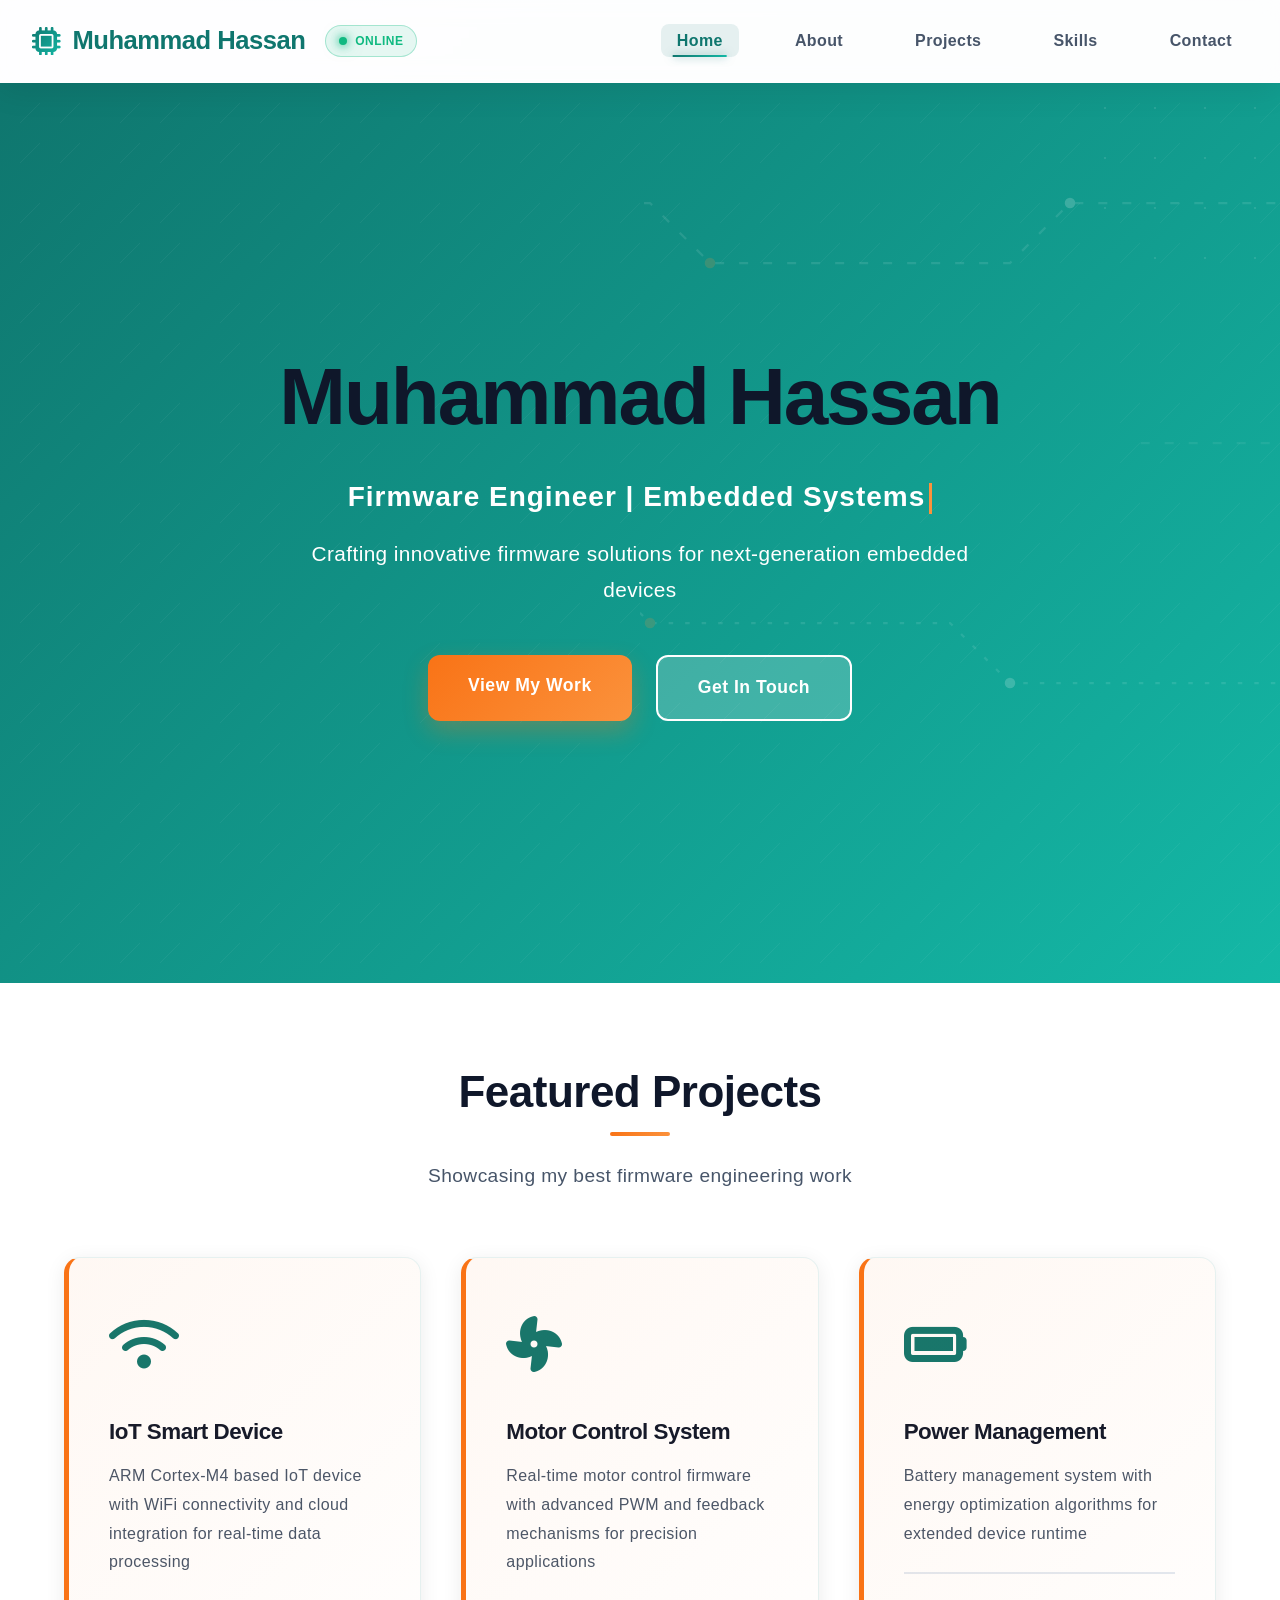
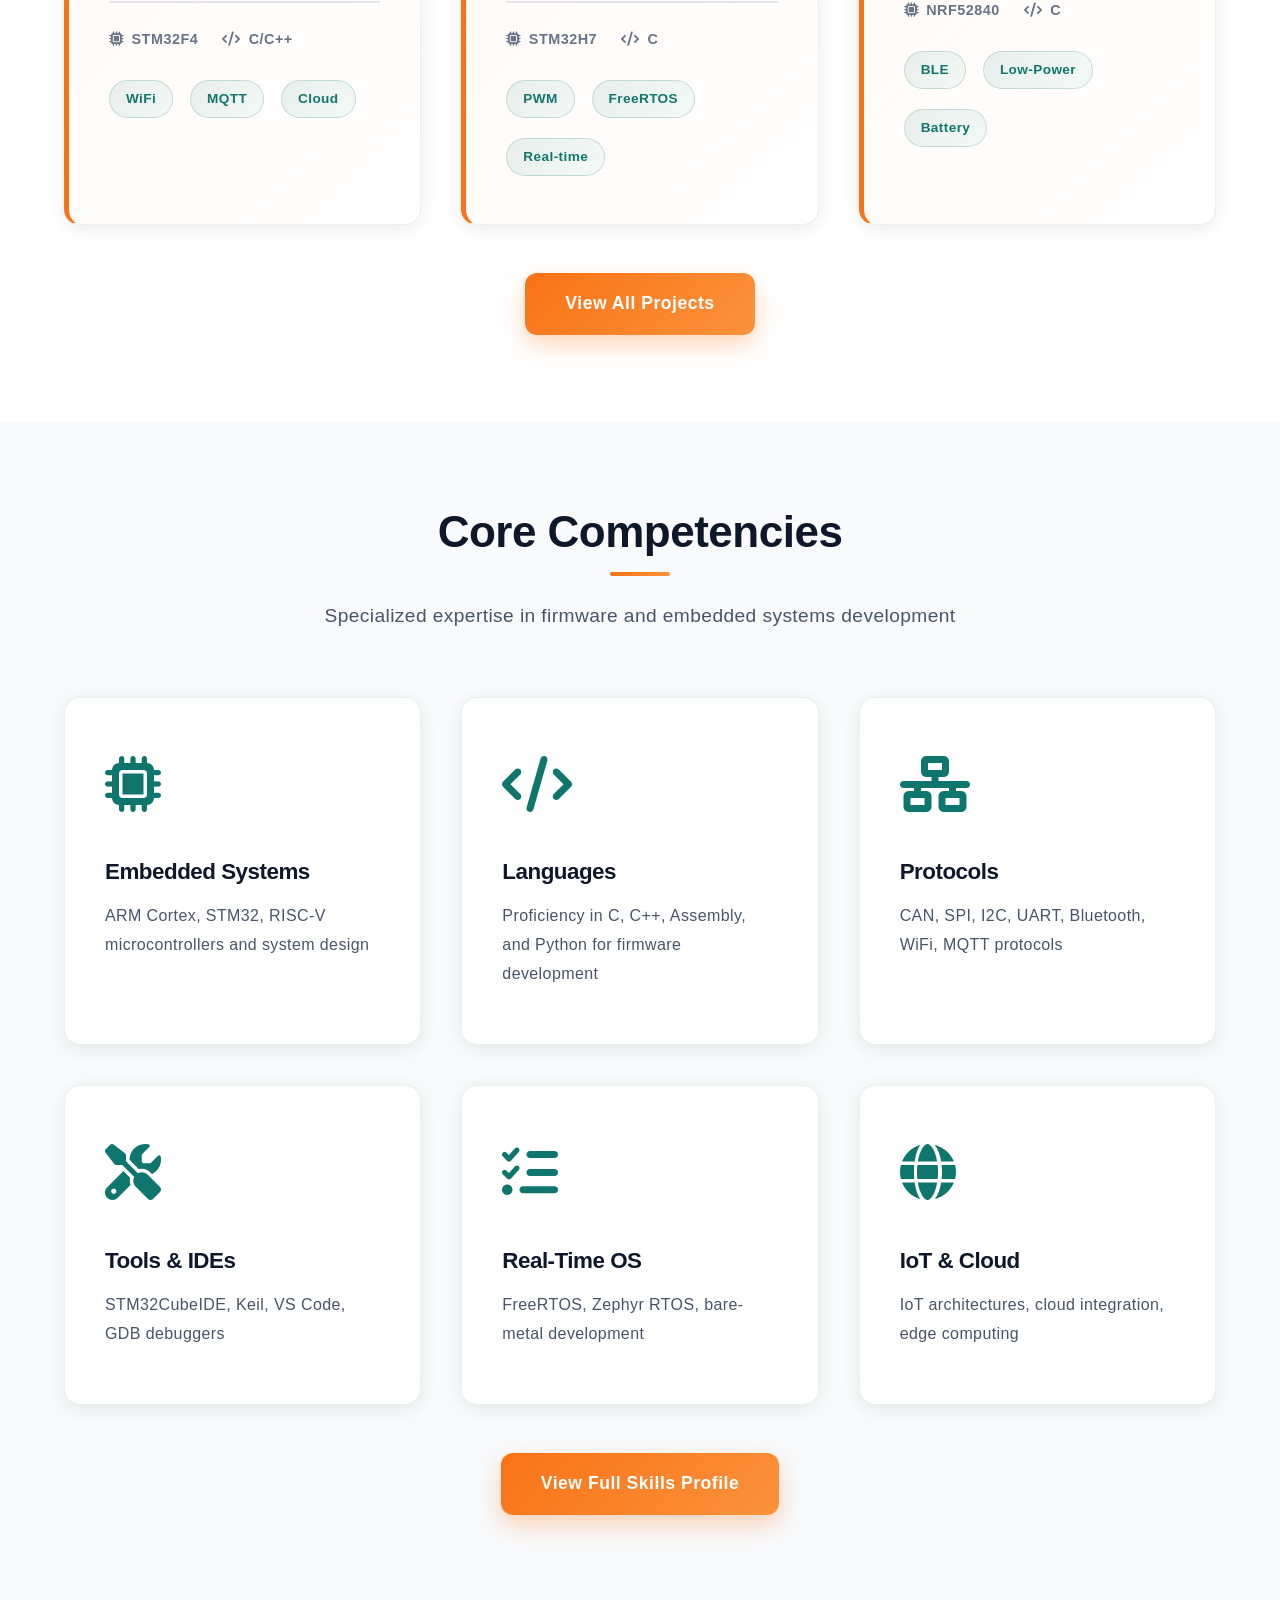
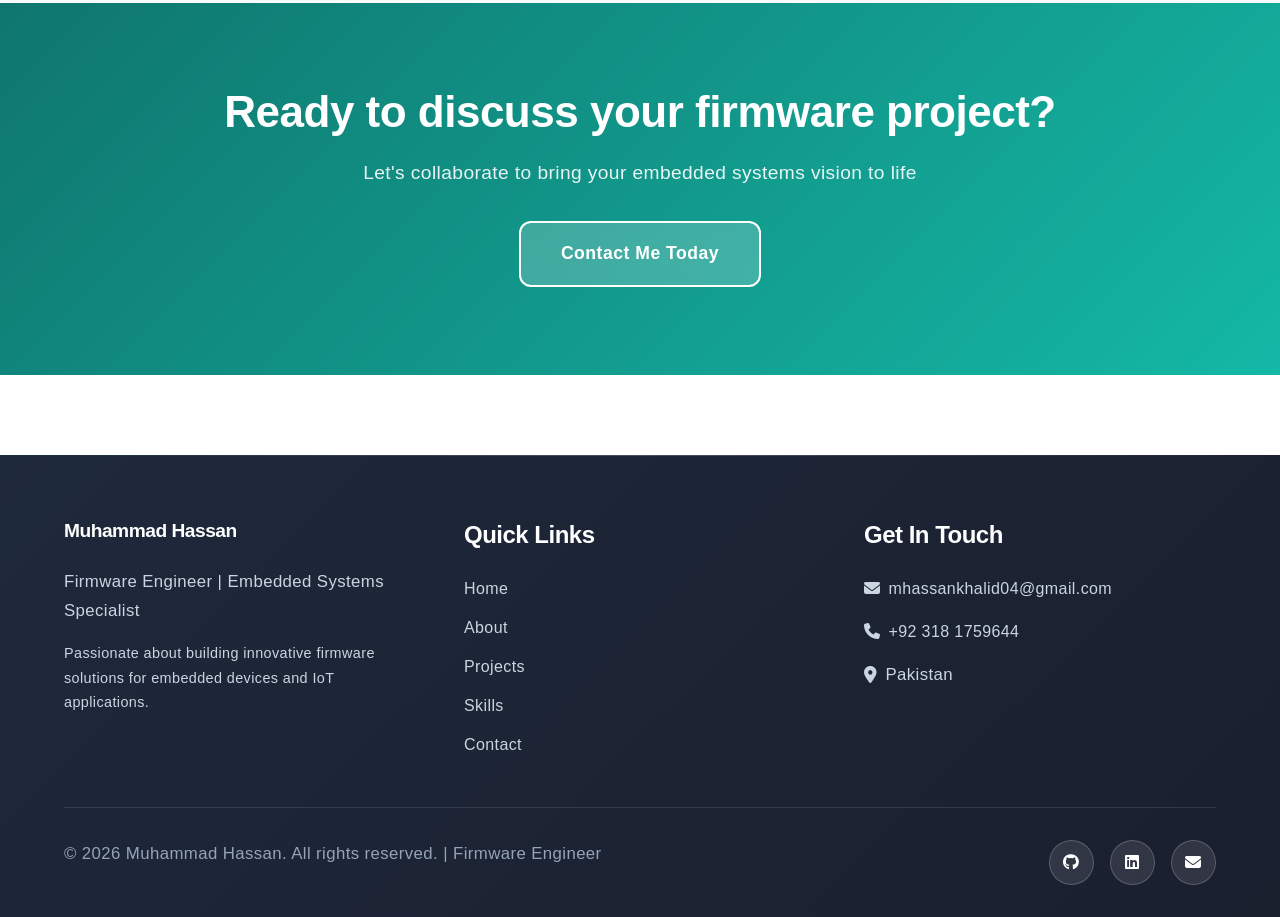
==== index.html @ 08611363 "Add embedded firmware themed animations" ====
<!DOCTYPE html>
<html lang="en">
<head>
    <meta charset="UTF-8">
    <meta name="viewport" content="width=device-width, initial-scale=1.0">
    <title>Muhammad Hassan - Firmware Engineer Portfolio</title>
    <link rel="stylesheet" href="styles.css">
    <link rel="stylesheet" href="https://cdnjs.cloudflare.com/ajax/libs/font-awesome/6.4.0/css/all.min.css">
</head>
<body>
    <!-- Navigation -->
    <nav>
        <div class="navbar">
            <div class="logo">
                <i class="fas fa-microchip"></i>
                <span>Muhammad Hassan</span>
                <span class="status-pill"><span class="led-dot"></span>Online</span>
            </div>
            <ul class="nav-links">
                <li><a href="index.html" class="nav-link active">Home</a></li>
                <li><a href="about.html" class="nav-link">About</a></li>
                <li><a href="projects.html" class="nav-link">Projects</a></li>
                <li><a href="skills.html" class="nav-link">Skills</a></li>
                <li><a href="contact.html" class="nav-link">Contact</a></li>
            </ul>
            <button class="menu-toggle">
                <span></span>
                <span></span>
                <span></span>
            </button>
        </div>
    </nav>

    <!-- Hero Section -->
    <section class="hero" data-parallax="0.5">
        <div class="hero-content">
            <h1 class="hero-title">Muhammad Hassan</h1>
            <p class="hero-subtitle"><span data-typing data-speed="40">Firmware Engineer | Embedded Systems | IoT</span><span class="cursor-blink">&nbsp;</span></p>
            <p class="hero-description">Crafting innovative firmware solutions for next-generation embedded devices</p>
            <div class="cta-buttons">
                <a href="projects.html" class="btn btn-primary">View My Work</a>
                <a href="contact.html" class="btn btn-secondary">Get In Touch</a>
            </div>
        </div>
    </section>

    <!-- Featured Projects -->
    <section>
        <div class="container">
            <div class="section-title">
                <h2>Featured Projects</h2>
                <p>Showcasing my best firmware engineering work</p>
            </div>
            <div class="grid">
                <div class="card project-card">
                    <div class="card-icon"><i class="fas fa-wifi"></i></div>
                    <h3 class="card-title">IoT Smart Device</h3>
                    <p class="card-text">ARM Cortex-M4 based IoT device with WiFi connectivity and cloud integration for real-time data processing</p>
                    <div class="project-meta">
                        <span class="meta-item"><i class="fas fa-microchip"></i> STM32F4</span>
                        <span class="meta-item"><i class="fas fa-code"></i> C/C++</span>
                    </div>
                    <div style="margin-top: 1rem;">
                        <span class="tech-tag">WiFi</span>
                        <span class="tech-tag">MQTT</span>
                        <span class="tech-tag">Cloud</span>
                    </div>
                </div>

                <div class="card project-card">
                    <div class="card-icon"><i class="fas fa-fan"></i></div>
                    <h3 class="card-title">Motor Control System</h3>
                    <p class="card-text">Real-time motor control firmware with advanced PWM and feedback mechanisms for precision applications</p>
                    <div class="project-meta">
                        <span class="meta-item"><i class="fas fa-microchip"></i> STM32H7</span>
                        <span class="meta-item"><i class="fas fa-code"></i> C</span>
                    </div>
                    <div style="margin-top: 1rem;">
                        <span class="tech-tag">PWM</span>
                        <span class="tech-tag">FreeRTOS</span>
                        <span class="tech-tag">Real-time</span>
                    </div>
                </div>

                <div class="card project-card">
                    <div class="card-icon"><i class="fas fa-battery-full"></i></div>
                    <h3 class="card-title">Power Management</h3>
                    <p class="card-text">Battery management system with energy optimization algorithms for extended device runtime</p>
                    <div class="project-meta">
                        <span class="meta-item"><i class="fas fa-microchip"></i> nRF52840</span>
                        <span class="meta-item"><i class="fas fa-code"></i> C</span>
                    </div>
                    <div style="margin-top: 1rem;">
                        <span class="tech-tag">BLE</span>
                        <span class="tech-tag">Low-Power</span>
                        <span class="tech-tag">Battery</span>
                    </div>
                </div>
            </div>
            <div style="text-align: center; margin-top: 3rem;">
                <a href="projects.html" class="btn btn-primary">View All Projects</a>
            </div>
        </div>
    </section>

    <!-- Skills Preview -->
    <section style="background: var(--bg-light);">
        <div class="container">
            <div class="section-title">
                <h2>Core Competencies</h2>
                <p>Specialized expertise in firmware and embedded systems development</p>
            </div>
            <div class="grid">
                <div class="card">
                    <div class="card-icon"><i class="fas fa-microchip"></i></div>
                    <h3 class="card-title">Embedded Systems</h3>
                    <p class="card-text">ARM Cortex, STM32, RISC-V microcontrollers and system design</p>
                </div>
                <div class="card">
                    <div class="card-icon"><i class="fas fa-code"></i></div>
                    <h3 class="card-title">Languages</h3>
                    <p class="card-text">Proficiency in C, C++, Assembly, and Python for firmware development</p>
                </div>
                <div class="card">
                    <div class="card-icon"><i class="fas fa-network-wired"></i></div>
                    <h3 class="card-title">Protocols</h3>
                    <p class="card-text">CAN, SPI, I2C, UART, Bluetooth, WiFi, MQTT protocols</p>
                </div>
                <div class="card">
                    <div class="card-icon"><i class="fas fa-tools"></i></div>
                    <h3 class="card-title">Tools & IDEs</h3>
                    <p class="card-text">STM32CubeIDE, Keil, VS Code, GDB debuggers</p>
                </div>
                <div class="card">
                    <div class="card-icon"><i class="fas fa-tasks"></i></div>
                    <h3 class="card-title">Real-Time OS</h3>
                    <p class="card-text">FreeRTOS, Zephyr RTOS, bare-metal development</p>
                </div>
                <div class="card">
                    <div class="card-icon"><i class="fas fa-globe"></i></div>
                    <h3 class="card-title">IoT & Cloud</h3>
                    <p class="card-text">IoT architectures, cloud integration, edge computing</p>
                </div>
            </div>
            <div style="text-align: center; margin-top: 3rem;">
                <a href="skills.html" class="btn btn-primary">View Full Skills Profile</a>
            </div>
        </div>
    </section>

    <!-- CTA Section -->
    <section style="background: var(--gradient-1); color: white; padding: 5rem 2rem; text-align: center;">
        <div class="container">
            <h2 style="color: white; margin-bottom: 1rem;">Ready to discuss your firmware project?</h2>
            <p style="color: rgba(255,255,255,0.9); font-size: 1.2rem; margin-bottom: 2rem;">Let's collaborate to bring your embedded systems vision to life</p>
            <a href="contact.html" class="btn btn-secondary">Contact Me Today</a>
        </div>
    </section>

    <!-- Footer -->
    <footer style="background: linear-gradient(135deg, var(--secondary) 0%, #1a1f2e 100%); color: white; padding: 4rem 2rem 2rem; margin-top: 5rem; position: relative;">
        <div class="container">
            <div style="display: grid; grid-template-columns: repeat(auto-fit, minmax(280px, 1fr)); gap: 3rem; margin-bottom: 3rem;">
                <div>
                    <h4 style="color: white; margin-bottom: 1.5rem; font-size: 1.2rem;">Muhammad Hassan</h4>
                    <p style="color: #cbd5e1;">Firmware Engineer | Embedded Systems Specialist</p>
                    <p style="color: #cbd5e1; font-size: 0.9rem; margin-top: 1rem;">Passionate about building innovative firmware solutions for embedded devices and IoT applications.</p>
                </div>
                <div>
                    <h4 style="color: white; margin-bottom: 1.5rem;">Quick Links</h4>
                    <ul style="list-style: none;">
                        <li style="margin-bottom: 0.75rem;"><a href="index.html" style="color: #cbd5e1; transition: all 0.3s ease;">Home</a></li>
                        <li style="margin-bottom: 0.75rem;"><a href="about.html" style="color: #cbd5e1; transition: all 0.3s ease;">About</a></li>
                        <li style="margin-bottom: 0.75rem;"><a href="projects.html" style="color: #cbd5e1; transition: all 0.3s ease;">Projects</a></li>
                        <li style="margin-bottom: 0.75rem;"><a href="skills.html" style="color: #cbd5e1; transition: all 0.3s ease;">Skills</a></li>
                        <li><a href="contact.html" style="color: #cbd5e1; transition: all 0.3s ease;">Contact</a></li>
                    </ul>
                </div>
                <div>
                    <h4 style="color: white; margin-bottom: 1.5rem;">Get In Touch</h4>
                    <ul style="list-style: none;">
                        <li style="margin-bottom: 1rem;">
                            <a href="mailto:mhassankhalid04@gmail.com" style="color: #cbd5e1; display: flex; align-items: center; gap: 0.5rem; transition: all 0.3s ease;">
                                <i class="fas fa-envelope"></i> mhassankhalid04@gmail.com
                            </a>
                        </li>
                        <li style="margin-bottom: 1rem;">
                            <a href="tel:+923181759644" style="color: #cbd5e1; display: flex; align-items: center; gap: 0.5rem; transition: all 0.3s ease;">
                                <i class="fas fa-phone"></i> +92 318 1759644
                            </a>
                        </li>
                        <li>
                            <p style="color: #cbd5e1; display: flex; align-items: center; gap: 0.5rem;">
                                <i class="fas fa-map-marker-alt"></i> Pakistan
                            </p>
                        </li>
                    </ul>
                </div>
            </div>
            <div style="padding-top: 2rem; border-top: 1px solid rgba(255, 255, 255, 0.1);">
                <div style="display: flex; justify-content: space-between; align-items: center; flex-wrap: wrap; gap: 2rem;">
                    <p style="color: #94a3b8;">&copy; 2026 Muhammad Hassan. All rights reserved. | Firmware Engineer</p>
                    <div style="display: flex; gap: 1rem;">
                        <a href="https://github.com/decodethehassan" target="_blank" style="display: inline-flex; align-items: center; justify-content: center; width: 45px; height: 45px; background: rgba(255, 255, 255, 0.1); border-radius: 50%; transition: all 0.3s ease; border: 1px solid rgba(255, 255, 255, 0.2); color: white;">
                            <i class="fab fa-github"></i>
                        </a>
                        <a href="https://www.linkedin.com/in/muhammad-hassan-76900b267" target="_blank" style="display: inline-flex; align-items: center; justify-content: center; width: 45px; height: 45px; background: rgba(255, 255, 255, 0.1); border-radius: 50%; transition: all 0.3s ease; border: 1px solid rgba(255, 255, 255, 0.2); color: white;">
                            <i class="fab fa-linkedin"></i>
                        </a>
                        <a href="mailto:mhassankhalid04@gmail.com" style="display: inline-flex; align-items: center; justify-content: center; width: 45px; height: 45px; background: rgba(255, 255, 255, 0.1); border-radius: 50%; transition: all 0.3s ease; border: 1px solid rgba(255, 255, 255, 0.2); color: white;">
                            <i class="fas fa-envelope"></i>
                        </a>
                    </div>
                </div>
            </div>
        </div>
    </footer>

    <script src="script.js"></script>
</body>
</html>
---- styles.css ----
﻿/* ============================================
   PORTFOLIO WEBSITE - FIRMWARE ENGINEER
   Professional Premium Design
   ============================================ */

* {
    margin: 0;
    padding: 0;
    box-sizing: border-box;
}

/* Root Variables */
:root {
    --primary: #0f766e;
    --primary-light: #14b8a6;
    --secondary: #1e293b;
    --accent: #f97316;
    --accent-light: #fb923c;
    --text-dark: #0f172a;
    --text-light: #475569;
    --text-lighter: #64748b;
    --bg-light: #f8fafc;
    --bg-white: #ffffff;
    --border: #e2e8f0;
    --success: #10b981;
    --shadow: 0 10px 30px rgba(15, 118, 110, 0.15);
    --shadow-lg: 0 20px 60px rgba(15, 118, 110, 0.2);
    --shadow-xl: 0 25px 100px rgba(0, 0, 0, 0.12);
    --gradient-1: linear-gradient(135deg, #0f766e 0%, #14b8a6 100%);
    --gradient-2: linear-gradient(135deg, #1e293b 0%, #334155 100%);
    --gradient-accent: linear-gradient(135deg, #f97316 0%, #fb923c 100%);
}

/* Typography */
body {
    font-family: 'Inter', 'Segoe UI', -apple-system, BlinkMacSystemFont, sans-serif;
    color: var(--text-dark);
    background: linear-gradient(135deg, #f8fafc 0%, #f1f5f9 100%);
    line-height: 1.7;
    letter-spacing: 0.4px;
    background-attachment: fixed;
}

h1, h2, h3, h4, h5, h6 {
    font-weight: 700;
    line-height: 1.3;
    color: var(--text-dark);
    letter-spacing: -0.5px;
}

h1 { font-size: 3.75rem; font-weight: 800; }
h2 { font-size: 2.75rem; font-weight: 800; }
h3 { font-size: 2rem; font-weight: 700; }
h4 { font-size: 1.5rem; font-weight: 700; }
h5 { font-size: 1.25rem; font-weight: 600; }
h6 { font-size: 1rem; font-weight: 600; }

p {
    color: var(--text-light);
    margin-bottom: 1rem;
    font-size: 1.05rem;
}

a {
    color: var(--primary);
    text-decoration: none;
    transition: all 0.3s cubic-bezier(0.4, 0, 0.2, 1);
    font-weight: 500;
}

a:hover {
    color: var(--accent);
}

/* Navigation Bar - Premium Glassmorphism */
nav {
    background: rgba(255, 255, 255, 0.8);
    backdrop-filter: blur(10px);
    -webkit-backdrop-filter: blur(10px);
    box-shadow: 0 8px 32px rgba(0, 0, 0, 0.08);
    border-bottom: 1px solid rgba(255, 255, 255, 0.3);
    position: sticky;
    top: 0;
    z-index: 1000;
    padding: 1.2rem 2rem;
}

.navbar {
    display: flex;
    justify-content: space-between;
    align-items: center;
    max-width: 1400px;
    margin: 0 auto;
}

.logo {
    font-size: 1.6rem;
    font-weight: 800;
    color: var(--primary);
    letter-spacing: -0.5px;
    display: flex;
    align-items: center;
    gap: 0.75rem;
}

.logo i {
    font-size: 1.8rem;
    background: var(--gradient-1);
    -webkit-background-clip: text;
    -webkit-text-fill-color: transparent;
    background-clip: text;
}

.status-pill {
    display: inline-flex;
    align-items: center;
    gap: 0.5rem;
    font-size: 0.75rem;
    font-weight: 700;
    letter-spacing: 0.5px;
    text-transform: uppercase;
    color: var(--success);
    background: rgba(16, 185, 129, 0.1);
    border: 1px solid rgba(16, 185, 129, 0.3);
    padding: 0.3rem 0.8rem;
    border-radius: 20px;
    margin-left: 0.5rem;
}

@media (max-width: 900px) {
    .status-pill {
        display: none;
    }
}

.nav-links {
    display: flex;
    list-style: none;
    gap: 2.5rem;
}

.nav-link {
    color: var(--text-light);
    font-weight: 600;
    padding: 0.5rem 1rem;
    border-radius: 8px;
    transition: all 0.3s cubic-bezier(0.4, 0, 0.2, 1);
    position: relative;
}

.nav-link::after {
    content: '';
    position: absolute;
    bottom: 0;
    left: 50%;
    width: 0;
    height: 2px;
    background: var(--gradient-1);
    transition: all 0.3s cubic-bezier(0.4, 0, 0.2, 1);
    transform: translateX(-50%);
}

.nav-link:hover {
    color: var(--primary);
}

.nav-link:hover::after {
    width: 70%;
}

.nav-link.active {
    color: var(--primary);
    background: rgba(15, 118, 110, 0.1);
}

.nav-link.active::after {
    width: 70%;
}

.menu-toggle {
    display: none;
    background: none;
    border: none;
    font-size: 1.5rem;
    cursor: pointer;
    color: var(--primary);
}

/* Hero Section - Premium */
.hero {
    background: var(--gradient-1);
    color: white;
    padding: 10rem 2rem;
    text-align: center;
    position: relative;
    overflow: hidden;
    min-height: 100vh;
    display: flex;
    align-items: center;
    justify-content: center;
}

.hero::before {
    content: '';
    position: absolute;
    top: 0;
    left: 0;
    right: 0;
    bottom: 0;
    background: url("data:image/svg+xml,%3Csvg width='100' height='100' xmlns='http://www.w3.org/2000/svg'%3E%3Cpath d='M20,80 L40,60 M60,80 L80,60 M20,40 L40,20 M60,40 L80,20' stroke='white' stroke-width='0.5' fill='none' opacity='0.1'/%3E%3C/svg%3E");
    animation: drift 20s infinite linear;
    z-index: 1;
}

.hero::after {
    content: '';
    position: absolute;
    width: 300px;
    height: 300px;
    background: radial-gradient(circle, rgba(255,255,255,0.1) 1px, transparent 1px);
    background-size: 50px 50px;
    animation: moveGradient 15s infinite ease-in-out;
    top: -100px;
    right: -100px;
    z-index: 0;
    border-radius: 50%;
}

.hero-content {
    position: relative;
    z-index: 2;
    max-width: 900px;
    margin: 0 auto;
    animation: fadeInUp 1s ease-out;
}

.hero h1 {
    font-size: 5rem;
    margin-bottom: 1.5rem;
    font-weight: 900;
    animation: slideInDown 1s ease-out 0.2s both;
    letter-spacing: -2px;
}

.hero-subtitle {
    font-size: 1.75rem;
    margin-bottom: 1rem;
    opacity: 0.95;
    animation: slideInUp 1s ease-out 0.4s both;
    font-weight: 600;
    letter-spacing: 1px;
    color: white;
}

.hero-description {
    font-size: 1.3rem;
    margin-bottom: 3rem;
    opacity: 0.9;
    animation: slideInUp 1s ease-out 0.6s both;
    max-width: 700px;
    margin-left: auto;
    margin-right: auto;
    color: white;
}

.cta-buttons {
    display: flex;
    gap: 1.5rem;
    justify-content: center;
    flex-wrap: wrap;
    animation: slideInUp 1s ease-out 0.8s both;
}

.btn {
    padding: 1rem 2.5rem;
    border: none;
    border-radius: 12px;
    font-weight: 700;
    cursor: pointer;
    transition: all 0.3s cubic-bezier(0.4, 0, 0.2, 1);
    display: inline-block;
    text-align: center;
    font-size: 1.1rem;
    letter-spacing: 0.5px;
    position: relative;
    overflow: hidden;
}

.btn::before {
    content: '';
    position: absolute;
    top: 50%;
    left: 50%;
    width: 0;
    height: 0;
    background: rgba(255, 255, 255, 0.3);
    border-radius: 50%;
    transform: translate(-50%, -50%);
    transition: width 0.6s, height 0.6s;
}

.btn:hover::before {
    width: 400px;
    height: 400px;
}

.btn-primary {
    background: var(--gradient-accent);
    color: white;
    box-shadow: 0 10px 25px rgba(249, 115, 22, 0.3);
}

.btn-primary:hover {
    transform: translateY(-4px);
    box-shadow: 0 15px 40px rgba(249, 115, 22, 0.4);
}

.btn-secondary {
    background: rgba(255, 255, 255, 0.2);
    color: white;
    border: 2px solid white;
    backdrop-filter: blur(10px);
}

.btn-secondary:hover {
    background: rgba(255, 255, 255, 0.3);
    transform: translateY(-4px);
    box-shadow: 0 15px 40px rgba(0, 0, 0, 0.2);
}

.btn:disabled {
    opacity: 0.6;
    cursor: not-allowed;
}

/* Container & Spacing */
.container {
    max-width: 1400px;
    margin: 0 auto;
    padding: 0 2rem;
}

section {
    padding: 5rem 2rem;
}

.section-title {
    text-align: center;
    margin-bottom: 4rem;
}

.section-title h2 {
    margin-bottom: 1.5rem;
    position: relative;
    display: inline-block;
    padding-bottom: 1rem;
}

.section-title h2::after {
    content: '';
    position: absolute;
    bottom: 0;
    left: 50%;
    transform: translateX(-50%);
    width: 60px;
    height: 4px;
    background: var(--gradient-accent);
    border-radius: 2px;
}

.section-title p {
    font-size: 1.2rem;
    max-width: 700px;
    margin: 0 auto;
    color: var(--text-light);
}

/* Grid Layout */
.grid {
    display: grid;
    gap: 2.5rem;
    grid-template-columns: repeat(auto-fit, minmax(320px, 1fr));
}

.grid-2 {
    grid-template-columns: repeat(auto-fit, minmax(450px, 1fr));
}

/* Cards - Premium */
.card {
    background: var(--bg-white);
    border-radius: 16px;
    padding: 2.5rem;
    box-shadow: 0 4px 20px rgba(0, 0, 0, 0.08);
    transition: all 0.4s cubic-bezier(0.4, 0, 0.2, 1);
    border: 1px solid rgba(15, 118, 110, 0.1);
    position: relative;
    overflow: hidden;
}

.card::before {
    content: '';
    position: absolute;
    top: 0;
    left: 0;
    right: 0;
    height: 4px;
    background: var(--gradient-1);
    transform: scaleX(0);
    transform-origin: left;
    transition: transform 0.4s cubic-bezier(0.4, 0, 0.2, 1);
}

.card:hover {
    transform: translateY(-10px);
    box-shadow: var(--shadow-lg);
    border-color: rgba(15, 118, 110, 0.3);
}

.card:hover::before {
    transform: scaleX(1);
}

.card-icon {
    font-size: 3.5rem;
    margin-bottom: 1.5rem;
    color: var(--primary);
    animation: float 3s ease-in-out infinite;
}

.card-title {
    font-size: 1.4rem;
    margin-bottom: 1rem;
    color: var(--text-dark);
}

.card-text {
    color: var(--text-light);
    font-size: 1rem;
    line-height: 1.8;
}

/* Project Cards */
.project-card {
    border-left: 5px solid var(--accent);
    position: relative;
}

.project-card::after {
    content: '';
    position: absolute;
    top: 0;
    right: 0;
    width: 100%;
    height: 100%;
    background: linear-gradient(135deg, rgba(249, 115, 22, 0.05) 0%, transparent 100%);
    pointer-events: none;
}

.project-meta {
    display: flex;
    gap: 1.5rem;
    margin-top: 1.5rem;
    padding-top: 1.5rem;
    border-top: 2px solid var(--border);
    flex-wrap: wrap;
}

.meta-item {
    font-size: 0.9rem;
    color: var(--text-lighter);
    font-weight: 600;
    display: flex;
    align-items: center;
    gap: 0.5rem;
}

.tech-tag {
    display: inline-block;
    background: linear-gradient(135deg, rgba(15, 118, 110, 0.1) 0%, rgba(20, 184, 166, 0.05) 100%);
    color: var(--primary);
    padding: 0.4rem 1rem;
    border-radius: 25px;
    font-size: 0.85rem;
    margin-right: 0.75rem;
    margin-top: 0.75rem;
    font-weight: 600;
    border: 1px solid rgba(15, 118, 110, 0.2);
    transition: all 0.3s ease;
}

.tech-tag:hover {
    background: linear-gradient(135deg, rgba(15, 118, 110, 0.2) 0%, rgba(20, 184, 166, 0.1) 100%);
    border-color: rgba(15, 118, 110, 0.4);
    transform: translateY(-2px);
}

/* Experience Timeline */
.timeline {
    position: relative;
    padding: 2rem 0;
}

.timeline::before {
    content: '';
    position: absolute;
    left: 50%;
    transform: translateX(-50%);
    width: 3px;
    height: 100%;
    background: linear-gradient(180deg, var(--primary) 0%, var(--accent) 100%);
}

.timeline-item {
    margin-bottom: 3rem;
    width: 45%;
    opacity: 0;
    animation: fadeInLeft 0.6s ease-out forwards;
}

.timeline-item:nth-child(odd) {
    margin-left: 0;
    text-align: right;
    padding-right: 5%;
}

.timeline-item:nth-child(even) {
    margin-left: 55%;
    padding-left: 5%;
    animation-name: fadeInRight;
}

.timeline-dot {
    position: absolute;
    left: 50%;
    transform: translateX(-50%);
    width: 20px;
    height: 20px;
    background: var(--bg-white);
    border: 4px solid var(--accent);
    border-radius: 50%;
    top: 0;
    box-shadow: 0 0 0 8px rgba(249, 115, 22, 0.1);
    transition: all 0.3s ease;
}

.timeline-item:hover .timeline-dot {
    transform: translateX(-50%) scale(1.3);
    box-shadow: 0 0 0 12px rgba(249, 115, 22, 0.15);
}

.timeline-card {
    background: var(--bg-white);
    padding: 2rem;
    border-radius: 12px;
    box-shadow: 0 4px 15px rgba(0, 0, 0, 0.08);
    border-left: 4px solid var(--accent);
    transition: all 0.3s ease;
}

.timeline-card:hover {
    box-shadow: var(--shadow);
    transform: translateY(-5px);
}

.timeline-period {
    font-size: 1rem;
    color: var(--accent);
    font-weight: 700;
    letter-spacing: 1px;
}

/* Skills Section */
.skill-bar {
    margin-bottom: 2.5rem;
}

.skill-name {
    display: flex;
    justify-content: space-between;
    margin-bottom: 0.75rem;
    font-weight: 700;
    color: var(--text-dark);
}

.skill-percentage {
    color: var(--primary);
    font-weight: 800;
    font-size: 1.1rem;
}

.progress-bar {
    width: 100%;
    height: 10px;
    background-color: var(--border);
    border-radius: 20px;
    overflow: hidden;
    position: relative;
}

.progress {
    height: 100%;
    background: var(--gradient-1);
    border-radius: 20px;
    transition: width 0.8s cubic-bezier(0.4, 0, 0.2, 1);
    position: relative;
    box-shadow: 0 4px 15px rgba(15, 118, 110, 0.4);
}

.progress::after {
    content: '';
    position: absolute;
    top: 0;
    left: 0;
    right: 0;
    bottom: 0;
    background: linear-gradient(90deg, transparent, rgba(255,255,255,0.3), transparent);
    animation: shimmer 2s infinite;
}

/* Skill Category */
.skill-category {
    margin-bottom: 3.5rem;
}

.skill-category-title {
    font-size: 1.75rem;
    color: var(--primary);
    margin-bottom: 2.5rem;
    padding-bottom: 1rem;
    border-bottom: 2px solid var(--border);
    font-weight: 700;
    display: flex;
    align-items: center;
    gap: 1rem;
}

.skill-category-title::before {
    content: '';
    width: 5px;
    height: 30px;
    background: var(--gradient-accent);
    border-radius: 3px;
}

/* Skills Page - Category Header & Grid */
.category-header h2 {
    display: flex;
    align-items: center;
    gap: 0.9rem;
    font-size: 1.9rem;
    margin-bottom: 0;
    padding-bottom: 0.9rem;
    border-bottom: 2px solid var(--border);
}

.category-header h2 i {
    color: var(--accent);
    font-size: 1.6rem;
    width: 2.6rem;
    height: 2.6rem;
    flex-shrink: 0;
    display: flex;
    align-items: center;
    justify-content: center;
    border-radius: 10px;
    background: linear-gradient(135deg, rgba(249, 115, 22, 0.12) 0%, rgba(15, 118, 110, 0.08) 100%);
}

.skill-category {
    margin-bottom: 4rem;
}

.skills-grid {
    display: grid;
    gap: 1.75rem;
    grid-template-columns: repeat(auto-fit, minmax(260px, 1fr));
    margin-top: 2.5rem;
}

.skill-card {
    background: var(--bg-white);
    border-radius: 14px;
    padding: 1.75rem;
    border: 1px solid var(--border);
    border-left: 3px solid var(--primary);
    box-shadow: 0 4px 15px rgba(0, 0, 0, 0.05);
    transition: all 0.35s cubic-bezier(0.4, 0, 0.2, 1);
    position: relative;
}

.skill-card:hover {
    transform: translateY(-6px);
    box-shadow: var(--shadow);
    border-left-color: var(--accent);
}

.skill-card h4 {
    font-size: 1.15rem;
    margin-bottom: 0.5rem;
    color: var(--text-dark);
}

.skill-card .proficiency {
    display: inline-block;
    font-size: 0.78rem;
    font-weight: 700;
    letter-spacing: 0.5px;
    text-transform: uppercase;
    color: var(--primary);
    background: rgba(15, 118, 110, 0.1);
    padding: 0.25rem 0.75rem;
    border-radius: 20px;
    margin-bottom: 1rem;
}

.skill-card ul {
    list-style: none;
    margin: 0;
}

.skill-card li {
    color: var(--text-light);
    font-size: 0.92rem;
    padding: 0.4rem 0 0.4rem 1.3rem;
    position: relative;
    line-height: 1.5;
}

.skill-card li::before {
    content: '';
    position: absolute;
    left: 0;
    top: 0.9rem;
    width: 6px;
    height: 6px;
    border-radius: 50%;
    background: var(--accent);
}

/* Experience Chart */
.experience-chart {
    margin-top: 5rem;
    padding-top: 4rem;
    border-top: 2px solid var(--border);
}

.experience-chart > h2 {
    text-align: center;
    margin-bottom: 3rem;
}

.skill-bars {
    max-width: 800px;
    margin: 0 auto;
}

.skill-bar label {
    font-weight: 700;
    color: var(--text-dark);
    margin-bottom: 0;
    display: inline-block;
}

.skill-bar {
    display: flex;
    align-items: center;
    gap: 1.5rem;
    margin-bottom: 1.75rem;
}

.skill-bar label {
    flex: 0 0 230px;
}

.bar-container {
    flex: 1;
    height: 12px;
    background: var(--border);
    border-radius: 20px;
    overflow: hidden;
    position: relative;
}

.bar-fill {
    height: 100%;
    background: var(--gradient-1);
    border-radius: 20px;
    position: relative;
    width: 0%;
    transition: width 1.4s cubic-bezier(0.16, 1, 0.3, 1);
    box-shadow: 0 0 12px rgba(15, 118, 110, 0.5);
}

.bar-fill::after {
    content: '';
    position: absolute;
    top: 0;
    left: 0;
    right: 0;
    bottom: 0;
    background: linear-gradient(90deg, transparent, rgba(255, 255, 255, 0.4), transparent);
    animation: shimmer 2.2s infinite;
}

.skill-bar span {
    flex: 0 0 45px;
    font-weight: 800;
    color: var(--primary);
    text-align: right;
}

@media (max-width: 600px) {
    .skill-bar {
        flex-wrap: wrap;
    }
    .skill-bar label {
        flex: 1 1 100%;
    }
}

/* Contact Form - Premium */
.form-group {
    margin-bottom: 2rem;
}

label {
    display: block;
    margin-bottom: 0.75rem;
    font-weight: 700;
    color: var(--text-dark);
    font-size: 1.05rem;
}

input, textarea, select {
    width: 100%;
    padding: 1rem 1.25rem;
    border: 2px solid var(--border);
    border-radius: 10px;
    font-family: inherit;
    font-size: 1rem;
    transition: all 0.3s cubic-bezier(0.4, 0, 0.2, 1);
    background: var(--bg-white);
    color: var(--text-dark);
}

input::placeholder, textarea::placeholder {
    color: var(--text-lighter);
}

input:focus, textarea:focus, select:focus {
    outline: none;
    border-color: var(--primary);
    box-shadow: 0 0 0 4px rgba(15, 118, 110, 0.1);
    transform: translateY(-2px);
}

textarea {
    resize: vertical;
    min-height: 180px;
    font-family: inherit;
}

.form-error {
    color: #dc2626;
    font-size: 0.9rem;
    margin-top: 0.5rem;
    display: flex;
    align-items: center;
    gap: 0.5rem;
}

.form-error::before {
    content: '⚠';
    font-weight: bold;
}

.form-success {
    background: linear-gradient(135deg, #dcfce7 0%, #bbf7d0 100%);
    color: #166534;
    padding: 1.5rem;
    border-radius: 12px;
    margin-bottom: 2rem;
    border-left: 4px solid #10b981;
    box-shadow: 0 4px 15px rgba(16, 185, 129, 0.2);
    animation: slideInDown 0.5s ease-out;
}

.form-message {
    margin-top: 1.5rem;
}

.form-note {
    text-align: center;
    color: var(--text-lighter);
    font-size: 0.9rem;
    margin-top: 1rem;
    margin-bottom: 0;
}

.btn-small {
    padding: 0.65rem 1.4rem;
    font-size: 0.92rem;
    border-radius: 8px;
    display: inline-flex;
    align-items: center;
    gap: 0.5rem;
    background: linear-gradient(135deg, rgba(15, 118, 110, 0.1) 0%, rgba(20, 184, 166, 0.05) 100%);
    color: var(--primary);
    border: 1px solid rgba(15, 118, 110, 0.25);
    font-weight: 600;
}

.btn-small:hover {
    background: var(--gradient-1);
    color: white;
    transform: translateY(-3px);
    box-shadow: 0 8px 20px rgba(15, 118, 110, 0.3);
}

/* Generic CTA Section */
.cta {
    background: var(--gradient-1);
    color: white;
    text-align: center;
    position: relative;
    overflow: hidden;
}

.cta::before {
    content: '';
    position: absolute;
    top: 0;
    left: 0;
    right: 0;
    bottom: 0;
    background: url("data:image/svg+xml,%3Csvg width='100' height='100' xmlns='http://www.w3.org/2000/svg'%3E%3Cpath d='M20,80 L40,60 M60,80 L80,60 M20,40 L40,20 M60,40 L80,20' stroke='white' stroke-width='0.5' fill='none' opacity='0.08'/%3E%3C/svg%3E");
    animation: drift 25s infinite linear;
}

.cta .container {
    position: relative;
    z-index: 1;
}

.cta h2 {
    color: white;
    margin-bottom: 1rem;
}

.cta p {
    color: rgba(255, 255, 255, 0.9);
    font-size: 1.2rem;
    margin-bottom: 2rem;
}

.cta .btn-primary {
    background: white;
    color: var(--primary);
    box-shadow: 0 10px 25px rgba(0, 0, 0, 0.2);
}

.cta .btn-primary:hover {
    background: var(--accent-light);
    color: white;
}

/* Projects Page */
.projects-list {
    display: flex;
    flex-direction: column;
    gap: 2.5rem;
}

.project-detail-card {
    background: var(--bg-white);
    border-radius: 18px;
    padding: 2.5rem;
    border: 1px solid var(--border);
    box-shadow: 0 4px 20px rgba(0, 0, 0, 0.06);
    transition: all 0.4s cubic-bezier(0.4, 0, 0.2, 1);
    position: relative;
    overflow: hidden;
}

.project-detail-card::before {
    content: '';
    position: absolute;
    top: 0;
    left: 0;
    width: 5px;
    height: 100%;
    background: var(--gradient-accent);
    transform: scaleY(0);
    transform-origin: top;
    transition: transform 0.5s cubic-bezier(0.4, 0, 0.2, 1);
}

.project-detail-card:hover {
    box-shadow: var(--shadow-lg);
    transform: translateY(-4px);
}

.project-detail-card:hover::before {
    transform: scaleY(1);
}

.project-header {
    display: flex;
    align-items: center;
    gap: 1.5rem;
    margin-bottom: 2rem;
    padding-bottom: 1.5rem;
    border-bottom: 2px solid var(--border);
}

.project-icon {
    flex-shrink: 0;
    width: 65px;
    height: 65px;
    border-radius: 16px;
    background: var(--gradient-1);
    color: white;
    font-size: 1.8rem;
    display: flex;
    align-items: center;
    justify-content: center;
    box-shadow: 0 8px 20px rgba(15, 118, 110, 0.3);
}

.project-title-section h3 {
    margin-bottom: 0.3rem;
    font-size: 1.5rem;
}

.project-meta {
    color: var(--accent);
    font-weight: 700;
    font-size: 0.9rem;
    letter-spacing: 0.5px;
    text-transform: uppercase;
}

.project-body h5 {
    color: var(--primary);
    margin: 1.5rem 0 0.75rem;
    font-size: 1.05rem;
}

.project-body ul {
    margin: 0 0 1rem 1.25rem;
    color: var(--text-light);
    line-height: 1.8;
}

.project-details-grid {
    display: grid;
    grid-template-columns: repeat(auto-fit, minmax(140px, 1fr));
    gap: 1.25rem;
    background: var(--bg-light);
    border-radius: 12px;
    padding: 1.5rem;
    margin: 1.5rem 0;
}

.project-details-grid h5 {
    font-size: 0.8rem;
    text-transform: uppercase;
    letter-spacing: 0.5px;
    color: var(--text-lighter);
    margin: 0 0 0.4rem;
}

.project-details-grid p {
    margin: 0;
    font-weight: 700;
    color: var(--text-dark);
}

.project-links {
    display: flex;
    gap: 1rem;
    flex-wrap: wrap;
    margin-top: 1.5rem;
}

/* Contact Page - Services & FAQ */
.services-section {
    margin-top: 5rem;
    padding-top: 4rem;
    border-top: 2px solid var(--border);
    text-align: center;
}

.services-section h2 {
    margin-bottom: 3rem;
}

.services-grid {
    display: grid;
    gap: 2rem;
    grid-template-columns: repeat(auto-fit, minmax(240px, 1fr));
    text-align: left;
}

.service-card {
    background: var(--bg-white);
    border-radius: 14px;
    padding: 2rem;
    border: 1px solid var(--border);
    box-shadow: 0 4px 15px rgba(0, 0, 0, 0.05);
    transition: all 0.35s cubic-bezier(0.4, 0, 0.2, 1);
}

.service-card:hover {
    transform: translateY(-6px);
    box-shadow: var(--shadow);
    border-color: rgba(15, 118, 110, 0.3);
}

.service-card i {
    font-size: 2.2rem;
    color: var(--primary);
    margin-bottom: 1rem;
    display: block;
}

.service-card h4 {
    margin-bottom: 0.6rem;
    font-size: 1.15rem;
}

.service-card p {
    font-size: 0.95rem;
    margin-bottom: 0;
}

.faq-section {
    background: var(--bg-light);
}

.faq-section h2 {
    text-align: center;
    margin-bottom: 3rem;
}

.faq-grid {
    display: grid;
    gap: 1.75rem;
    grid-template-columns: repeat(auto-fit, minmax(320px, 1fr));
}

.faq-item {
    background: var(--bg-white);
    border-radius: 14px;
    padding: 1.75rem;
    border: 1px solid var(--border);
    border-left: 3px solid var(--accent);
    transition: all 0.3s ease;
}

.faq-item:hover {
    box-shadow: 0 4px 15px rgba(0, 0, 0, 0.06);
    transform: translateY(-3px);
}

.faq-item h4 {
    font-size: 1.05rem;
    margin-bottom: 0.6rem;
    color: var(--text-dark);
}

.faq-item p {
    font-size: 0.92rem;
    margin-bottom: 0;
}

/* Footer */
footer {
    background: linear-gradient(135deg, var(--secondary) 0%, #1a1f2e 100%);
    color: white;
    padding: 4rem 2rem 2rem;
    margin-top: 5rem;
    position: relative;
}

footer::before {
    content: '';
    position: absolute;
    top: 0;
    left: 0;
    right: 0;
    height: 1px;
    background: linear-gradient(90deg, transparent, rgba(255,255,255,0.2), transparent);
}

.footer-content {
    max-width: 1400px;
    margin: 0 auto;
    display: grid;
    grid-template-columns: repeat(auto-fit, minmax(280px, 1fr));
    gap: 3rem;
    margin-bottom: 3rem;
}

.footer-section h4 {
    color: white;
    margin-bottom: 1.5rem;
    font-size: 1.2rem;
}

.footer-section ul {
    list-style: none;
}

.footer-section li {
    margin-bottom: 0.75rem;
}

.footer-section a {
    color: #cbd5e1;
    transition: all 0.3s ease;
    font-weight: 500;
}

.footer-section a:hover {
    color: var(--accent);
    transform: translateX(5px);
}

.social-links {
    display: flex;
    gap: 1rem;
    margin-top: 1.5rem;
}

.social-links a {
    display: inline-flex;
    align-items: center;
    justify-content: center;
    width: 45px;
    height: 45px;
    background: rgba(255, 255, 255, 0.1);
    border-radius: 50%;
    transition: all 0.3s cubic-bezier(0.4, 0, 0.2, 1);
    border: 1px solid rgba(255, 255, 255, 0.2);
    backdrop-filter: blur(10px);
}

.social-links a:hover {
    background: var(--accent);
    transform: translateY(-5px) rotate(5deg);
    border-color: var(--accent);
}

.footer-bottom {
    text-align: center;
    padding-top: 2rem;
    border-top: 1px solid rgba(255, 255, 255, 0.1);
    color: #94a3b8;
    font-weight: 500;
}

/* Animations */
@keyframes fadeInDown {
    from {
        opacity: 0;
        transform: translateY(-40px);
    }
    to {
        opacity: 1;
        transform: translateY(0);
    }
}

@keyframes slideInDown {
    from {
        opacity: 0;
        transform: translateY(-50px);
    }
    to {
        opacity: 1;
        transform: translateY(0);
    }
}

@keyframes fadeInUp {
    from {
        opacity: 0;
        transform: translateY(40px);
    }
    to {
        opacity: 1;
        transform: translateY(0);
    }
}

@keyframes slideInUp {
    from {
        opacity: 0;
        transform: translateY(50px);
    }
    to {
        opacity: 1;
        transform: translateY(0);
    }
}

@keyframes slideInLeft {
    from {
        opacity: 0;
        transform: translateX(-50px);
    }
    to {
        opacity: 1;
        transform: translateX(0);
    }
}

@keyframes fadeInRight {
    from {
        opacity: 0;
        transform: translateX(50px);
    }
    to {
        opacity: 1;
        transform: translateX(0);
    }
}

@keyframes fadeInLeft {
    from {
        opacity: 0;
        transform: translateX(-50px);
    }
    to {
        opacity: 1;
        transform: translateX(0);
    }
}

@keyframes float {
    0%, 100% {
        transform: translateY(0px);
    }
    50% {
        transform: translateY(-10px);
    }
}

@keyframes drift {
    0% { transform: translateX(0); }
    100% { transform: translateX(100px); }
}

@keyframes moveGradient {
    0%, 100% { transform: translate(0, 0); }
    50% { transform: translate(50px, 50px); }
}

@keyframes shimmer {
    0% { transform: translateX(-100%); }
    100% { transform: translateX(100%); }
}

@keyframes pulse {
    0%, 100% { opacity: 1; }
    50% { opacity: 0.5; }
}

@keyframes glow {
    0%, 100% { box-shadow: 0 0 20px rgba(15, 118, 110, 0.5); }
    50% { box-shadow: 0 0 40px rgba(15, 118, 110, 0.8); }
}

/* Responsive Design */
@media (max-width: 1024px) {
    .hero {
        padding: 6rem 1.5rem;
    }
    
    .hero h1 {
        font-size: 3.5rem;
    }
}

@media (max-width: 768px) {
    h1 { font-size: 2.75rem; }
    h2 { font-size: 2rem; }
    h3 { font-size: 1.5rem; }
    
    .nav-links {
        flex-direction: column;
        gap: 0.5rem;
        display: none;
        position: fixed;
        top: 70px;
        left: 0;
        right: 0;
        background: rgba(255, 255, 255, 0.95);
        backdrop-filter: blur(10px);
        padding: 2rem 1rem;
        box-shadow: 0 10px 30px rgba(0, 0, 0, 0.2);
        width: 100%;
        z-index: 999;
    }
    
    .nav-links.active {
        display: flex;
    }
    
    .menu-toggle {
        display: flex;
        flex-direction: column;
        gap: 6px;
        background: none;
        border: none;
        cursor: pointer;
    }
    
    .menu-toggle span {
        width: 25px;
        height: 3px;
        background: var(--primary);
        border-radius: 2px;
        transition: all 0.3s ease;
    }
    
    .menu-toggle.active span:nth-child(1) {
        transform: rotate(45deg) translateY(12px);
    }
    
    .menu-toggle.active span:nth-child(2) {
        opacity: 0;
    }
    
    .menu-toggle.active span:nth-child(3) {
        transform: rotate(-45deg) translateY(-12px);
    }
    
    .hero {
        padding: 4rem 1.5rem;
        min-height: 85vh;
    }
    
    .hero h1 {
        font-size: 2.5rem;
    }
    
    .hero-subtitle {
        font-size: 1.3rem;
    }
    
    .cta-buttons {
        flex-direction: column;
    }
    
    .btn {
        width: 100%;
    }
    
    .grid {
        grid-template-columns: 1fr;
    }
    
    .timeline::before {
        left: 12px;
    }
    
    .timeline-item {
        width: 100%;
        margin-left: 0 !important;
        padding-left: 50px !important;
        text-align: left !important;
        padding-right: 0 !important;
    }
    
    .timeline-item:nth-child(odd) .timeline-dot,
    .timeline-item:nth-child(even) .timeline-dot {
        left: -42px;
        right: auto;
    }
    
    section {
        padding: 3rem 1.5rem;
    }
    
    .section-title {
        margin-bottom: 2.5rem;
    }
    
    .section-title h2 {
        font-size: 2rem;
    }
}

@media (max-width: 480px) {
    .navbar {
        padding: 1rem 0.5rem;
    }
    
    .logo {
        font-size: 1.3rem;
    }
    
    h1 { font-size: 2rem; }
    h2 { font-size: 1.5rem; }
    h3 { font-size: 1.25rem; }
    
    .hero {
        padding: 2rem 1rem;
        min-height: 70vh;
    }
    
    .hero h1 {
        font-size: 1.75rem;
    }
    
    .hero-subtitle {
        font-size: 1.1rem;
    }
    
    .card {
        padding: 1.5rem;
    }
    
    .section-title h2 {
        font-size: 1.5rem;
    }
    
    .social-links {
        justify-content: center;
    }
    
    .footer-content {
        grid-template-columns: 1fr;
        gap: 2rem;
    }
}


/* ============================================
   LinkedIn Experience Section Updates
   ============================================ */
.experience-section {
    margin-top: 5rem;
}

.experience-section > h2,
.education-section > h2,
.achievements-section > h2 {
    text-align: center;
    margin-bottom: 3rem;
}

.experience-section .timeline-card {
    text-align: left;
}

.experience-section .timeline-card h4 {
    margin: 0.6rem 0 0.4rem;
    color: var(--text-dark);
}

.experience-section .timeline-card h5 {
    margin: 1.5rem 0 0.7rem;
    color: var(--primary);
    font-size: 1rem;
}

.experience-section .company,
.experience-section .location {
    margin-bottom: 0.65rem;
    color: var(--text-lighter);
    font-weight: 600;
    font-size: 0.95rem;
}

.experience-section .company i,
.experience-section .location i {
    color: var(--primary);
    margin-right: 0.4rem;
}

.experience-section .timeline-card ul {
    margin: 0.8rem 0 1rem 1.25rem;
    color: var(--text-light);
    line-height: 1.8;
}

.experience-tags {
    margin-top: 1rem;
}

/* Role progression (promotion within same company) */
.role-progression {
    margin: 1.5rem 0;
    padding-left: 1.5rem;
    border-left: 2px dashed rgba(15, 118, 110, 0.3);
    display: flex;
    flex-direction: column;
    gap: 1.75rem;
}

.role-entry {
    position: relative;
}

.role-entry::before {
    content: '';
    position: absolute;
    left: -1.95rem;
    top: 0.3rem;
    width: 10px;
    height: 10px;
    border-radius: 50%;
    background: var(--accent);
    box-shadow: 0 0 0 3px var(--bg-white), 0 0 0 4px rgba(249, 115, 22, 0.3);
}

.role-entry:first-child::before {
    background: var(--primary);
    box-shadow: 0 0 0 3px var(--bg-white), 0 0 0 4px rgba(15, 118, 110, 0.35);
}

.role-period {
    display: inline-block;
    font-size: 0.78rem;
    font-weight: 700;
    letter-spacing: 0.5px;
    text-transform: uppercase;
    color: var(--accent);
    margin-bottom: 0.3rem;
}

.role-entry:first-child .role-period {
    color: var(--primary);
}

.role-title {
    margin: 0 0 0.6rem !important;
    font-size: 1.05rem;
    color: var(--text-dark);
}

.role-entry p {
    color: var(--text-light);
    line-height: 1.75;
    margin-bottom: 0.7rem;
}

.role-entry ul {
    margin: 0.5rem 0 0 1.25rem;
    color: var(--text-light);
    line-height: 1.75;
}

@media (max-width: 600px) {
    .role-progression {
        padding-left: 1.1rem;
    }

    .role-entry::before {
        left: -1.5rem;
    }
}

@media (max-width: 768px) {
    .experience-section .timeline-card {
        padding: 1.5rem;
    }
}

/* Experience timeline alignment override - single column layout */
.about-section {
    padding-top: 4rem;
}

.about-grid {
    display: grid;
    grid-template-columns: 320px 1fr;
    gap: 3.5rem;
    align-items: start;
    margin-bottom: 5rem;
}

.about-image {
    position: relative;
}

.placeholder-image {
    width: 100%;
    aspect-ratio: 1;
    border-radius: 20px;
    background: var(--gradient-1);
    display: flex;
    align-items: center;
    justify-content: center;
    font-size: 6rem;
    color: rgba(255, 255, 255, 0.85);
    box-shadow: 0 15px 40px rgba(15, 118, 110, 0.3);
    position: relative;
    overflow: hidden;
}

.placeholder-image::after {
    content: '';
    position: absolute;
    inset: 0;
    background: linear-gradient(135deg, transparent 40%, rgba(255, 255, 255, 0.15) 50%, transparent 60%);
    animation: shimmer 3s infinite;
}

.about-content h2 {
    font-size: 2.2rem;
    margin-bottom: 0.4rem;
}

.about-content h3 {
    font-size: 1.2rem;
    color: var(--accent);
    font-weight: 600;
    margin-bottom: 1.5rem;
}

.about-content p {
    margin-bottom: 1.25rem;
    line-height: 1.8;
}

/* Education Section */
.education-section {
    margin-top: 5rem;
    padding-top: 4rem;
    border-top: 2px solid var(--border);
}

.education-section > h2 {
    margin-bottom: 2.5rem;
}

.education-grid {
    display: grid;
    gap: 1.75rem;
    grid-template-columns: repeat(auto-fit, minmax(280px, 1fr));
}

.education-item {
    background: var(--bg-white);
    border-radius: 14px;
    padding: 1.75rem;
    border: 1px solid var(--border);
    border-top: 3px solid var(--accent);
    box-shadow: 0 4px 15px rgba(0, 0, 0, 0.05);
    transition: all 0.35s cubic-bezier(0.4, 0, 0.2, 1);
}

.education-item:hover {
    transform: translateY(-6px);
    box-shadow: var(--shadow);
}

.education-item h4 {
    font-size: 1.05rem;
    margin-bottom: 0.5rem;
    color: var(--text-dark);
}

.education-item .institution {
    color: var(--primary);
    font-weight: 700;
    font-size: 0.92rem;
    margin-bottom: 0.2rem;
}

.education-item .year {
    color: var(--text-lighter);
    font-size: 0.82rem;
    font-weight: 700;
    letter-spacing: 0.5px;
    margin-bottom: 0.9rem;
}

.education-item p:last-child {
    color: var(--text-light);
    font-size: 0.9rem;
    margin-bottom: 0;
}

/* Featured single-entry education layout */
.education-grid-single {
    grid-template-columns: 1fr;
}

.education-featured {
    display: grid;
    grid-template-columns: auto 1fr;
    gap: 2rem;
    padding: 2.5rem;
    border-top: 3px solid var(--accent);
    position: relative;
    overflow: hidden;
}

.education-featured::before {
    content: '';
    position: absolute;
    top: 0;
    right: 0;
    width: 220px;
    height: 220px;
    background: var(--gradient-1);
    opacity: 0.05;
    border-radius: 50%;
    transform: translate(60px, -90px);
}

.education-featured:hover {
    transform: translateY(-6px);
    box-shadow: var(--shadow-lg);
}

.education-icon {
    flex-shrink: 0;
    width: 70px;
    height: 70px;
    border-radius: 16px;
    background: var(--gradient-1);
    color: white;
    font-size: 2rem;
    display: flex;
    align-items: center;
    justify-content: center;
    box-shadow: 0 8px 20px rgba(15, 118, 110, 0.3);
    position: relative;
    z-index: 1;
}

.education-content {
    position: relative;
    z-index: 1;
}

.education-content h4 {
    font-size: 1.3rem;
    margin-bottom: 0.5rem;
    color: var(--text-dark);
}

.education-content .institution {
    color: var(--primary);
    font-weight: 700;
    font-size: 1rem;
    margin-bottom: 0.2rem;
}

.education-content .year {
    color: var(--text-lighter);
    font-size: 0.82rem;
    font-weight: 700;
    text-transform: uppercase;
    letter-spacing: 0.5px;
    margin-bottom: 1.1rem;
    display: inline-block;
}

.education-content > p:not(.institution):not(.year) {
    color: var(--text-light);
    line-height: 1.75;
    margin-bottom: 1.5rem;
}

.education-content h5 {
    color: var(--primary);
    font-size: 0.95rem;
    margin-bottom: 0.9rem;
}

.education-majors {
    display: flex;
    flex-wrap: wrap;
    gap: 0.6rem;
}

@media (max-width: 600px) {
    .education-featured {
        grid-template-columns: 1fr;
        padding: 1.75rem;
    }

    .education-icon {
        width: 56px;
        height: 56px;
        font-size: 1.6rem;
    }
}

/* Achievements Section */
.achievements-section {
    margin-top: 5rem;
    padding-top: 4rem;
    border-top: 2px solid var(--border);
}

.achievements-section > h2 {
    text-align: center;
    margin-bottom: 2.5rem;
}

.achievements-grid {
    display: grid;
    gap: 1.75rem;
    grid-template-columns: repeat(auto-fit, minmax(250px, 1fr));
}

.achievement-card {
    background: var(--bg-white);
    border-radius: 14px;
    padding: 2rem;
    text-align: center;
    border: 1px solid var(--border);
    box-shadow: 0 4px 15px rgba(0, 0, 0, 0.05);
    transition: all 0.35s cubic-bezier(0.4, 0, 0.2, 1);
}

.achievement-card:hover {
    transform: translateY(-6px);
    box-shadow: var(--shadow);
}

.achievement-card i {
    font-size: 2.2rem;
    color: var(--primary);
    margin-bottom: 1rem;
    display: block;
}

.achievement-card h4 {
    font-size: 1.05rem;
    margin-bottom: 0.6rem;
}

.achievement-card p {
    font-size: 0.9rem;
    margin-bottom: 0;
}

@media (max-width: 768px) {
    .about-grid {
        grid-template-columns: 1fr;
    }

    .about-image {
        max-width: 260px;
        margin: 0 auto;
    }
}
.experience-section .timeline::before {
    left: 12px;
}

.experience-section .timeline-item {
    width: 100%;
    margin-left: 0;
    margin-bottom: 2.5rem;
    padding: 0 0 0 50px;
    text-align: left;
    position: relative;
}

.experience-section .timeline-item:last-child {
    margin-bottom: 0;
}

.experience-section .timeline-item:nth-child(even),
.experience-section .timeline-item:nth-child(odd) {
    width: 100%;
    margin-left: 0;
    padding: 0 0 0 50px;
    text-align: left;
}

.experience-section .timeline-dot {
    left: 2px;
    right: auto;
    top: 1.5rem;
    transform: none;
}

.experience-section .timeline-item:hover .timeline-dot {
    transform: scale(1.3);
}

.experience-section .timeline-card,
.experience-section .timeline-item:nth-child(even) .timeline-card,
.experience-section .timeline-item:nth-child(odd) .timeline-card {
    width: 100%;
    margin-left: 0;
}

@media (max-width: 768px) {
    .experience-section .timeline-item,
    .experience-section .timeline-item:nth-child(even),
    .experience-section .timeline-item:nth-child(odd) {
        padding-left: 45px;
    }
}

/* ============================================
   CIRCUIT & SIGNAL ANIMATION SYSTEM
   Firmware-themed motion: traces, pulses, boot-up
   ============================================ */

/* --- Scroll reveal (used site-wide via JS observer) --- */
.reveal {
    opacity: 0;
    transform: translateY(28px);
    transition: opacity 0.7s cubic-bezier(0.16, 1, 0.3, 1), transform 0.7s cubic-bezier(0.16, 1, 0.3, 1);
}

.reveal.is-visible {
    opacity: 1;
    transform: translateY(0);
}

.reveal-left {
    opacity: 0;
    transform: translateX(-35px);
    transition: opacity 0.7s cubic-bezier(0.16, 1, 0.3, 1), transform 0.7s cubic-bezier(0.16, 1, 0.3, 1);
}

.reveal-left.is-visible {
    opacity: 1;
    transform: translateX(0);
}

.reveal-right {
    opacity: 0;
    transform: translateX(35px);
    transition: opacity 0.7s cubic-bezier(0.16, 1, 0.3, 1), transform 0.7s cubic-bezier(0.16, 1, 0.3, 1);
}

.reveal-right.is-visible {
    opacity: 1;
    transform: translateX(0);
}

.reveal-scale {
    opacity: 0;
    transform: scale(0.92);
    transition: opacity 0.6s cubic-bezier(0.16, 1, 0.3, 1), transform 0.6s cubic-bezier(0.16, 1, 0.3, 1);
}

.reveal-scale.is-visible {
    opacity: 1;
    transform: scale(1);
}

/* Stagger helper - JS sets --d (delay in ms) per child */
.reveal, .reveal-left, .reveal-right, .reveal-scale {
    transition-delay: calc(var(--d, 0) * 1ms);
}

/* --- Circuit trace background layer --- */
.circuit-bg {
    position: absolute;
    top: 0;
    left: 0;
    right: 0;
    bottom: 0;
    overflow: hidden;
    pointer-events: none;
    z-index: 0;
}

.circuit-bg svg {
    position: absolute;
    width: 100%;
    height: 100%;
    opacity: 0.18;
}

.circuit-trace {
    fill: none;
    stroke: rgba(255, 255, 255, 0.55);
    stroke-width: 1.5;
    stroke-dasharray: 6 10;
    animation: traceFlow 6s linear infinite;
}

.circuit-trace:nth-of-type(2n) {
    animation-duration: 8s;
    animation-direction: reverse;
    stroke: rgba(255, 255, 255, 0.35);
}

.circuit-trace:nth-of-type(3n) {
    animation-duration: 10s;
    stroke-dasharray: 3 8;
}

.circuit-node {
    fill: var(--accent-light);
    animation: nodePulse 2.4s ease-in-out infinite;
}

.circuit-node:nth-of-type(2n) {
    animation-delay: 0.6s;
    fill: white;
}

.circuit-node:nth-of-type(3n) {
    animation-delay: 1.2s;
}

/* --- Hero boot-up sequence --- */
.boot-text {
    display: inline-block;
    position: relative;
}

.boot-text.glitch-in {
    animation: bootFlicker 1.1s steps(1, end) both;
}

.cursor-blink {
    display: inline-block;
    width: 3px;
    height: 1.1em;
    margin-left: 4px;
    vertical-align: middle;
    background: var(--accent-light);
    animation: blink 1s steps(1, end) infinite;
}

/* --- Glow / LED accents --- */
.led-dot {
    display: inline-block;
    width: 8px;
    height: 8px;
    border-radius: 50%;
    background: var(--success);
    box-shadow: 0 0 8px var(--success), 0 0 16px rgba(16, 185, 129, 0.6);
    animation: ledPulse 2s ease-in-out infinite;
    flex-shrink: 0;
}

.card-icon, .service-card i, .project-icon, .category-header h2 i {
    position: relative;
}

.card:hover .card-icon,
.service-card:hover i {
    animation: iconGlowPulse 1.4s ease-in-out infinite;
}

.project-detail-card:hover .project-icon {
    animation: iconGlowPulse 1.4s ease-in-out infinite;
}

/* Tech tags get a subtle scan-line shimmer on hover */
.tech-tag {
    position: relative;
    overflow: hidden;
}

.tech-tag::after {
    content: '';
    position: absolute;
    top: 0;
    left: -100%;
    width: 60%;
    height: 100%;
    background: linear-gradient(90deg, transparent, rgba(255, 255, 255, 0.5), transparent);
    transition: left 0.6s ease;
}

.tech-tag:hover::after {
    left: 120%;
}

/* Buttons: circuit pulse ring on hover */
.btn-primary, .btn-secondary {
    position: relative;
}

.btn-primary::after {
    content: '';
    position: absolute;
    inset: 0;
    border-radius: inherit;
    box-shadow: 0 0 0 0 rgba(249, 115, 22, 0.5);
    transition: box-shadow 0.3s ease;
    pointer-events: none;
}

.btn-primary:hover::after {
    animation: pulseRing 1.2s ease-out infinite;
}

/* Logo chip pulses gently to feel "powered on" */
.logo i {
    position: relative;
    animation: chipBreathe 4s ease-in-out infinite;
}

/* Nav link active indicator gets a tiny glow */
.nav-link.active::after {
    box-shadow: 0 0 8px rgba(15, 118, 110, 0.6);
}

/* Skill bar fill: traveling glow when filled (in addition to shimmer) */
.bar-fill.is-charged {
    animation: barGlow 2.4s ease-in-out infinite;
}

/* Timeline dot: signal ping on reveal */
.timeline-dot.is-visible {
    animation: dotPing 0.9s ease-out;
}

/* --- New keyframes --- */
@keyframes traceFlow {
    0% { stroke-dashoffset: 0; }
    100% { stroke-dashoffset: -160; }
}

@keyframes nodePulse {
    0%, 100% { opacity: 0.4; r: 2.5; }
    50% { opacity: 1; r: 4; }
}

@keyframes bootFlicker {
    0% { opacity: 0; filter: blur(4px); }
    10% { opacity: 0.8; filter: blur(0); }
    12% { opacity: 0.2; }
    14% { opacity: 0.9; }
    20% { opacity: 0.3; }
    24% { opacity: 1; }
    100% { opacity: 1; filter: blur(0); }
}

@keyframes blink {
    0%, 49% { opacity: 1; }
    50%, 100% { opacity: 0; }
}

@keyframes ledPulse {
    0%, 100% { box-shadow: 0 0 6px var(--success), 0 0 12px rgba(16, 185, 129, 0.5); }
    50% { box-shadow: 0 0 12px var(--success), 0 0 22px rgba(16, 185, 129, 0.8); }
}

@keyframes iconGlowPulse {
    0%, 100% { filter: drop-shadow(0 0 2px rgba(15, 118, 110, 0.3)); }
    50% { filter: drop-shadow(0 0 12px rgba(249, 115, 22, 0.7)); }
}

@keyframes pulseRing {
    0% { box-shadow: 0 0 0 0 rgba(249, 115, 22, 0.5); }
    100% { box-shadow: 0 0 0 14px rgba(249, 115, 22, 0); }
}

@keyframes chipBreathe {
    0%, 100% { filter: drop-shadow(0 0 0px rgba(20, 184, 166, 0)); }
    50% { filter: drop-shadow(0 0 6px rgba(20, 184, 166, 0.7)); }
}

@keyframes barGlow {
    0%, 100% { box-shadow: 0 0 12px rgba(15, 118, 110, 0.5); }
    50% { box-shadow: 0 0 22px rgba(20, 184, 166, 0.8); }
}

@keyframes dotPing {
    0% { box-shadow: 0 0 0 0 rgba(249, 115, 22, 0.6); }
    100% { box-shadow: 0 0 0 16px rgba(249, 115, 22, 0); }
}

/* --- Respect reduced motion preference --- */
@media (prefers-reduced-motion: reduce) {
    *, *::before, *::after {
        animation-duration: 0.001ms !important;
        animation-iteration-count: 1 !important;
        transition-duration: 0.001ms !important;
        scroll-behavior: auto !important;
    }

    .reveal, .reveal-left, .reveal-right, .reveal-scale {
        opacity: 1 !important;
        transform: none !important;
    }
}
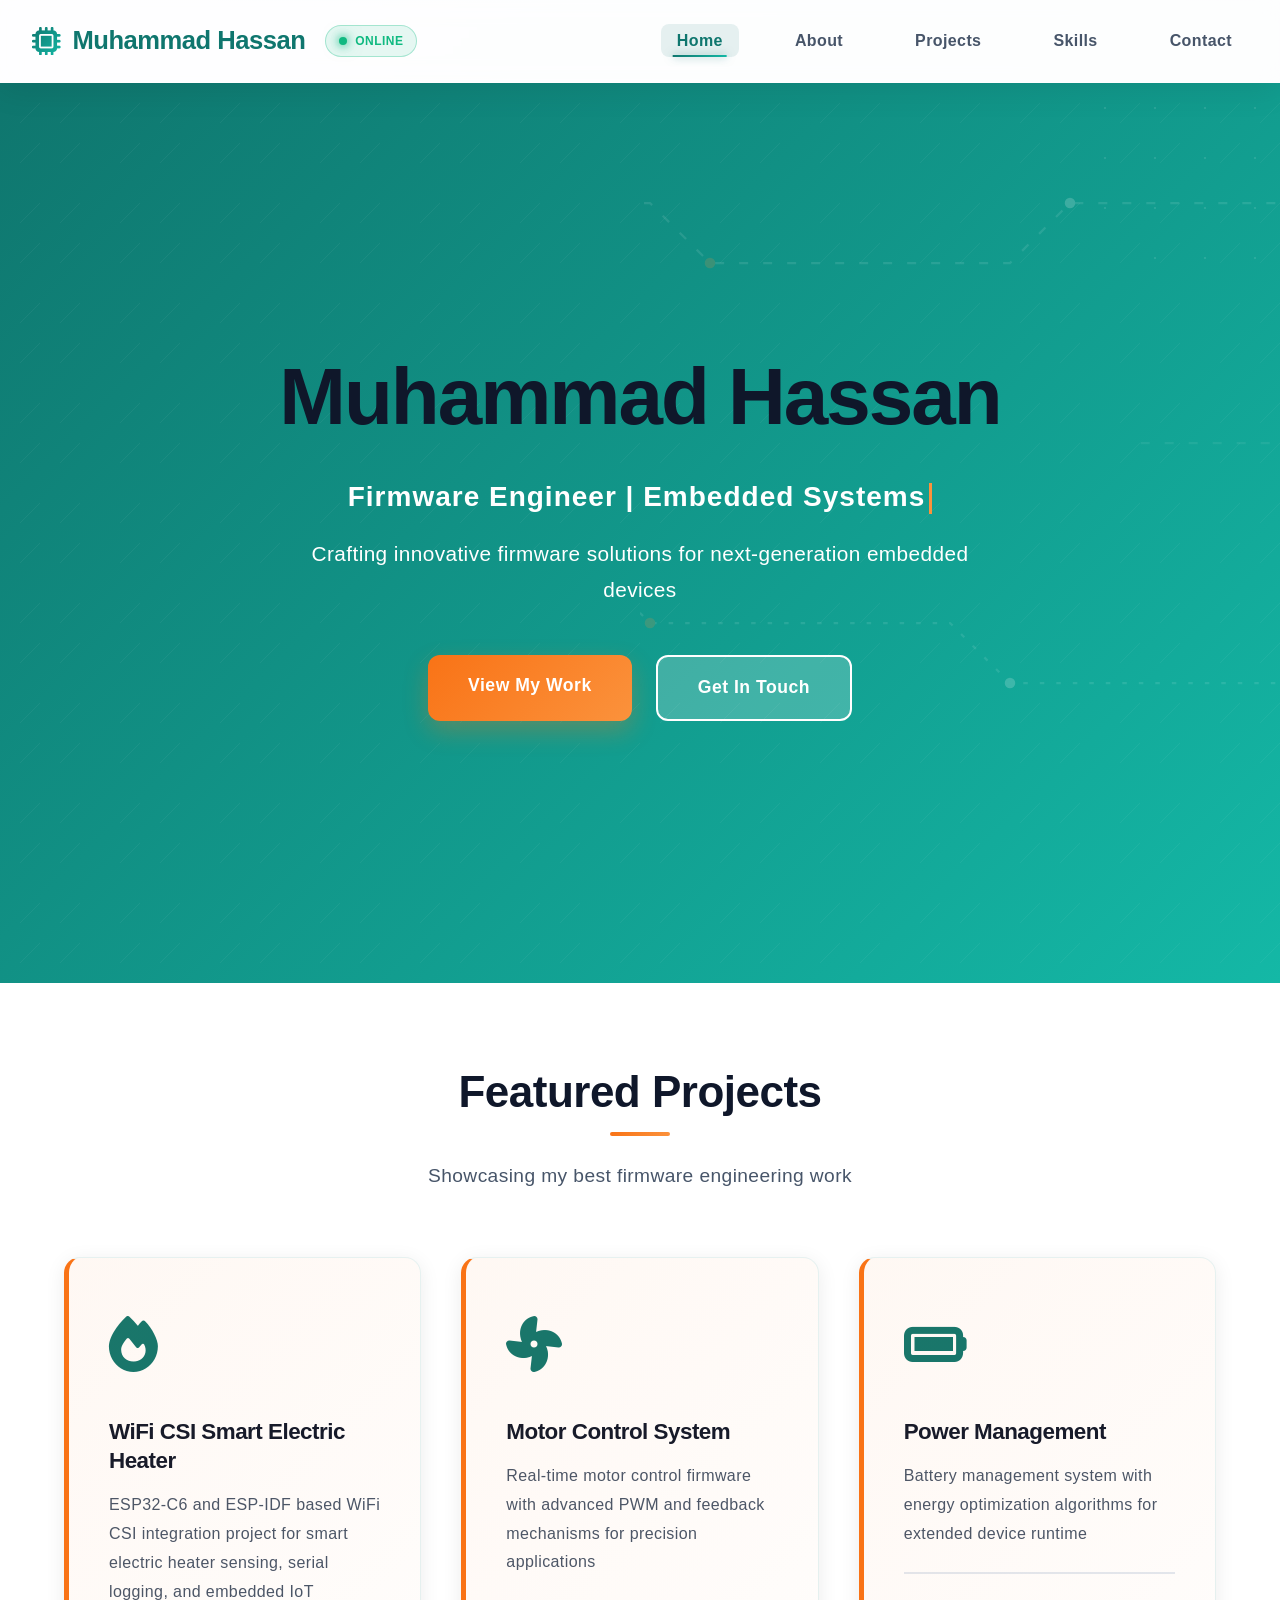
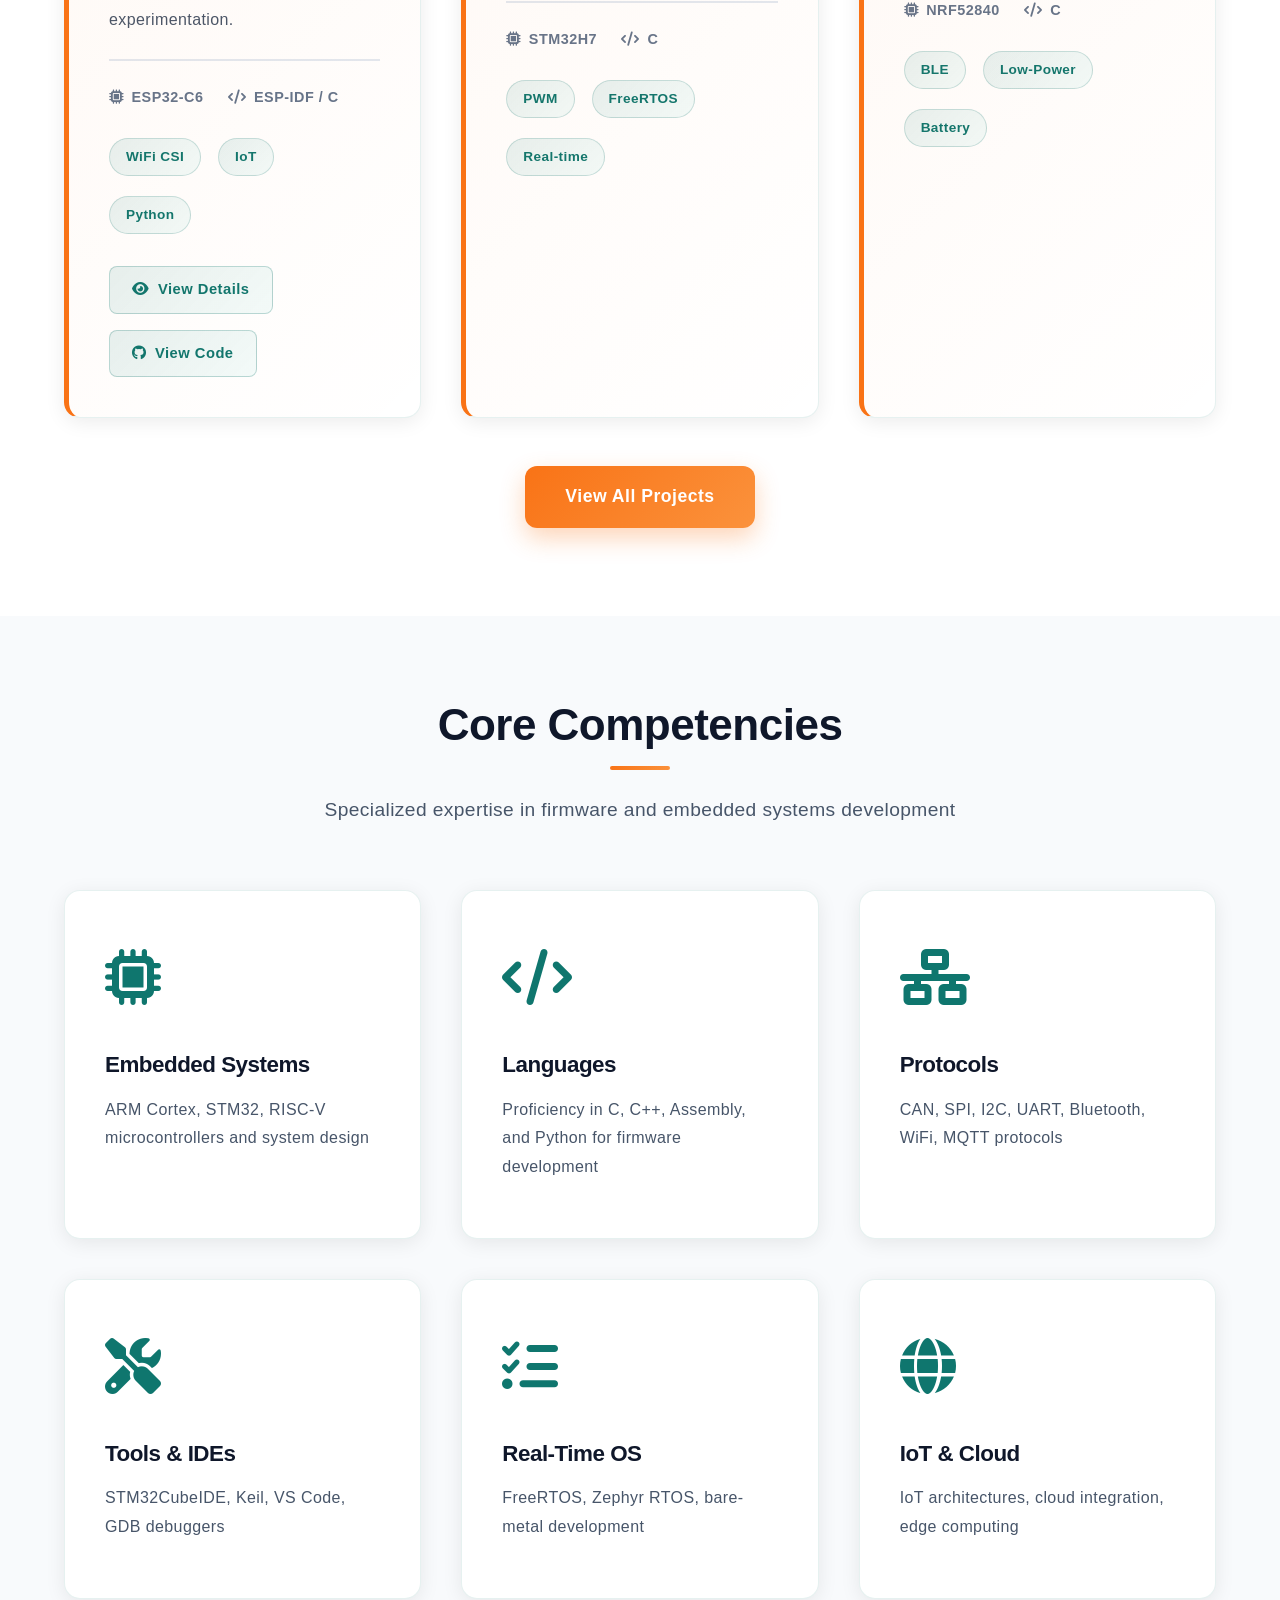
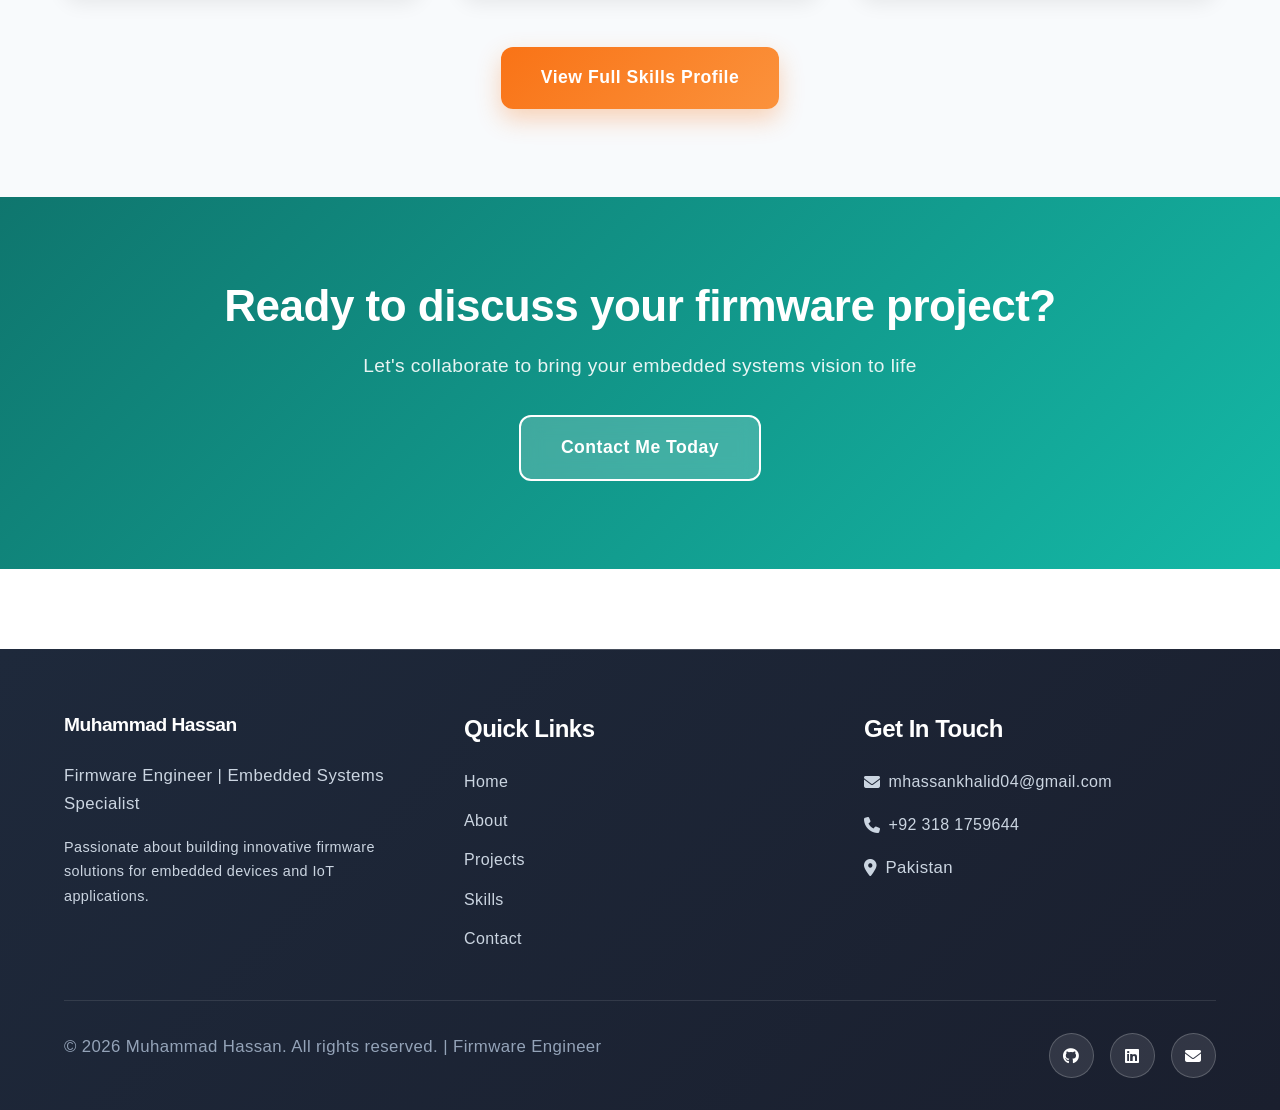
==== commit 47beb4f4: "Add WiFi CSI smart heater project to portfolio" ====
--- a/index.html
+++ b/index.html
@@ -53,17 +53,21 @@
             </div>
             <div class="grid">
                 <div class="card project-card">
-                    <div class="card-icon"><i class="fas fa-wifi"></i></div>
-                    <h3 class="card-title">IoT Smart Device</h3>
-                    <p class="card-text">ARM Cortex-M4 based IoT device with WiFi connectivity and cloud integration for real-time data processing</p>
+                    <div class="card-icon"><i class="fas fa-fire"></i></div>
+                    <h3 class="card-title">WiFi CSI Smart Electric Heater</h3>
+                    <p class="card-text">ESP32-C6 and ESP-IDF based WiFi CSI integration project for smart electric heater sensing, serial logging, and embedded IoT experimentation.</p>
                     <div class="project-meta">
-                        <span class="meta-item"><i class="fas fa-microchip"></i> STM32F4</span>
-                        <span class="meta-item"><i class="fas fa-code"></i> C/C++</span>
+                        <span class="meta-item"><i class="fas fa-microchip"></i> ESP32-C6</span>
+                        <span class="meta-item"><i class="fas fa-code"></i> ESP-IDF / C</span>
                     </div>
                     <div style="margin-top: 1rem;">
-                        <span class="tech-tag">WiFi</span>
-                        <span class="tech-tag">MQTT</span>
-                        <span class="tech-tag">Cloud</span>
+                        <span class="tech-tag">WiFi CSI</span>
+                        <span class="tech-tag">IoT</span>
+                        <span class="tech-tag">Python</span>
+                    </div>
+                    <div class="project-links">
+                        <a href="projects.html#wifi-csi-smart-heater" class="btn btn-small"><i class="fas fa-eye"></i> View Details</a>
+                        <a href="https://github.com/decodethehassan/WiFi-CSI-Integration-with-smart-electric-heater.git" target="_blank" class="btn btn-small"><i class="fab fa-github"></i> View Code</a>
                     </div>
                 </div>
 
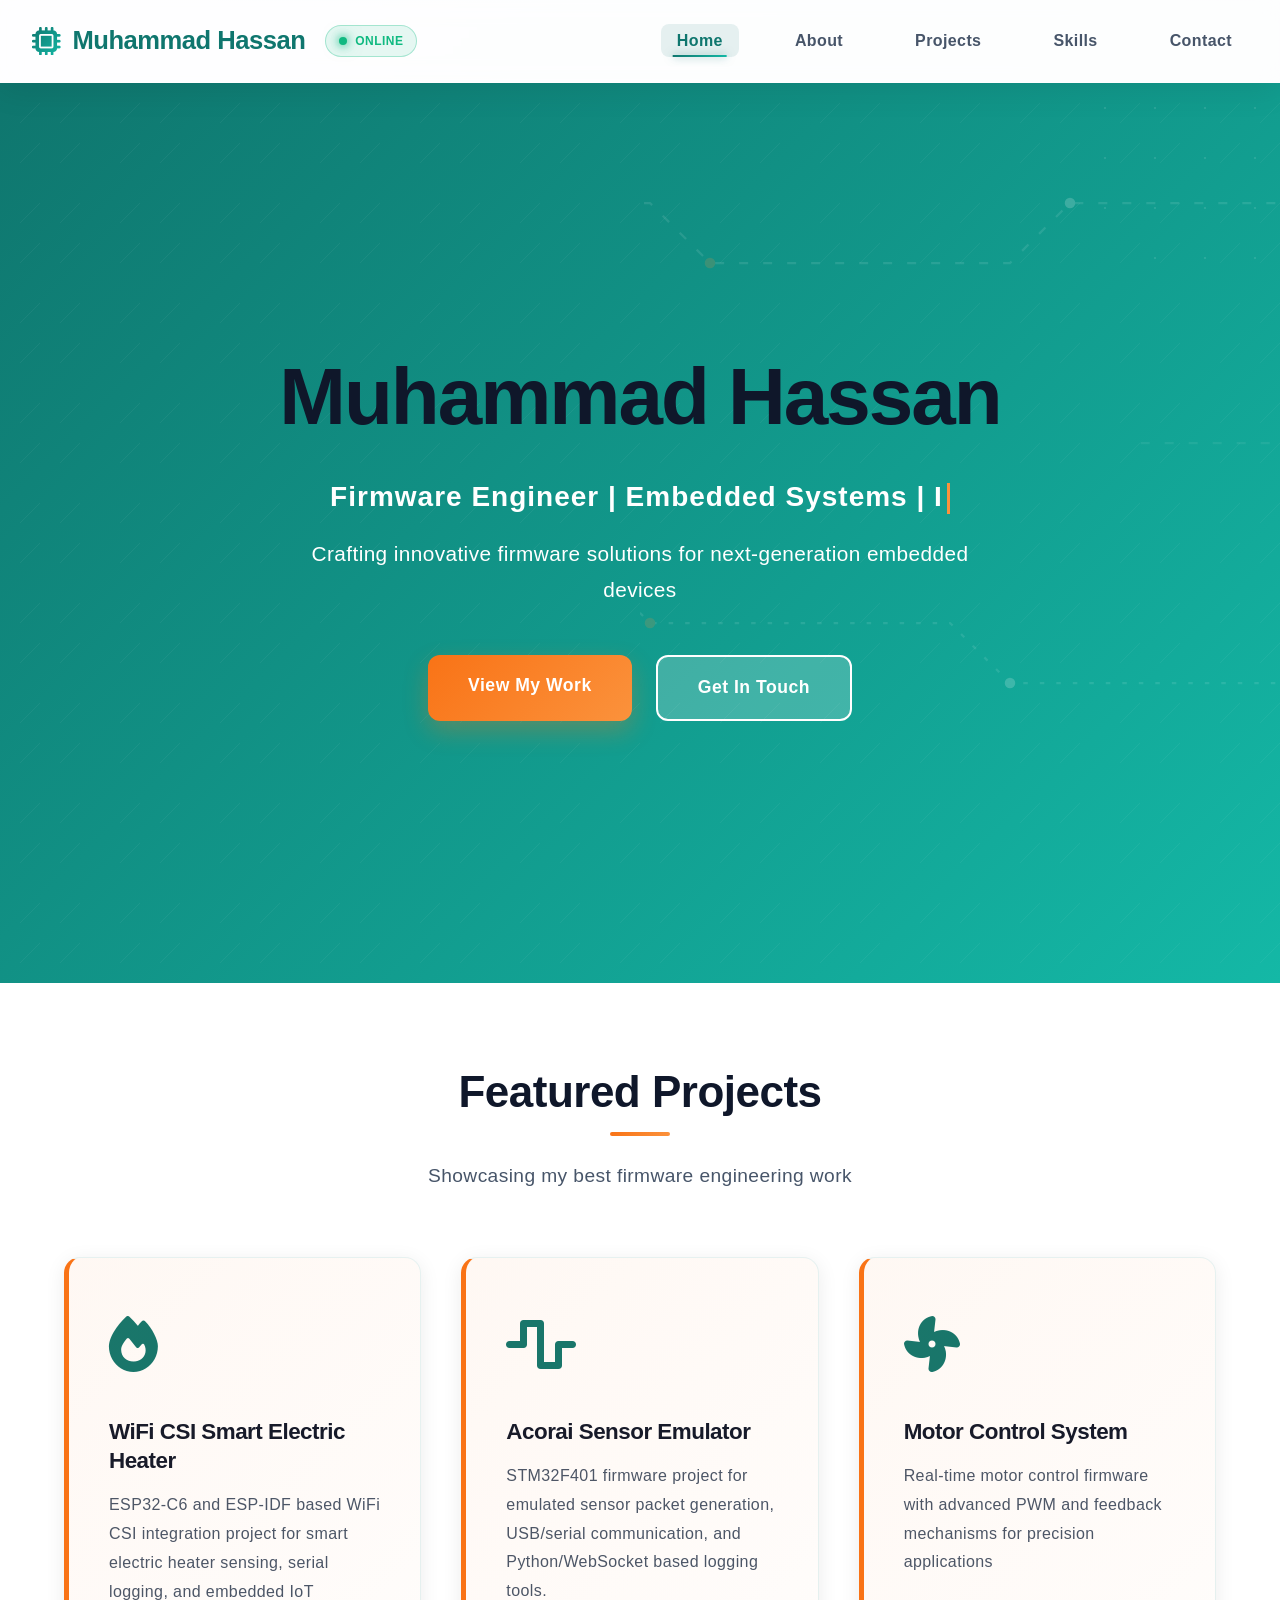
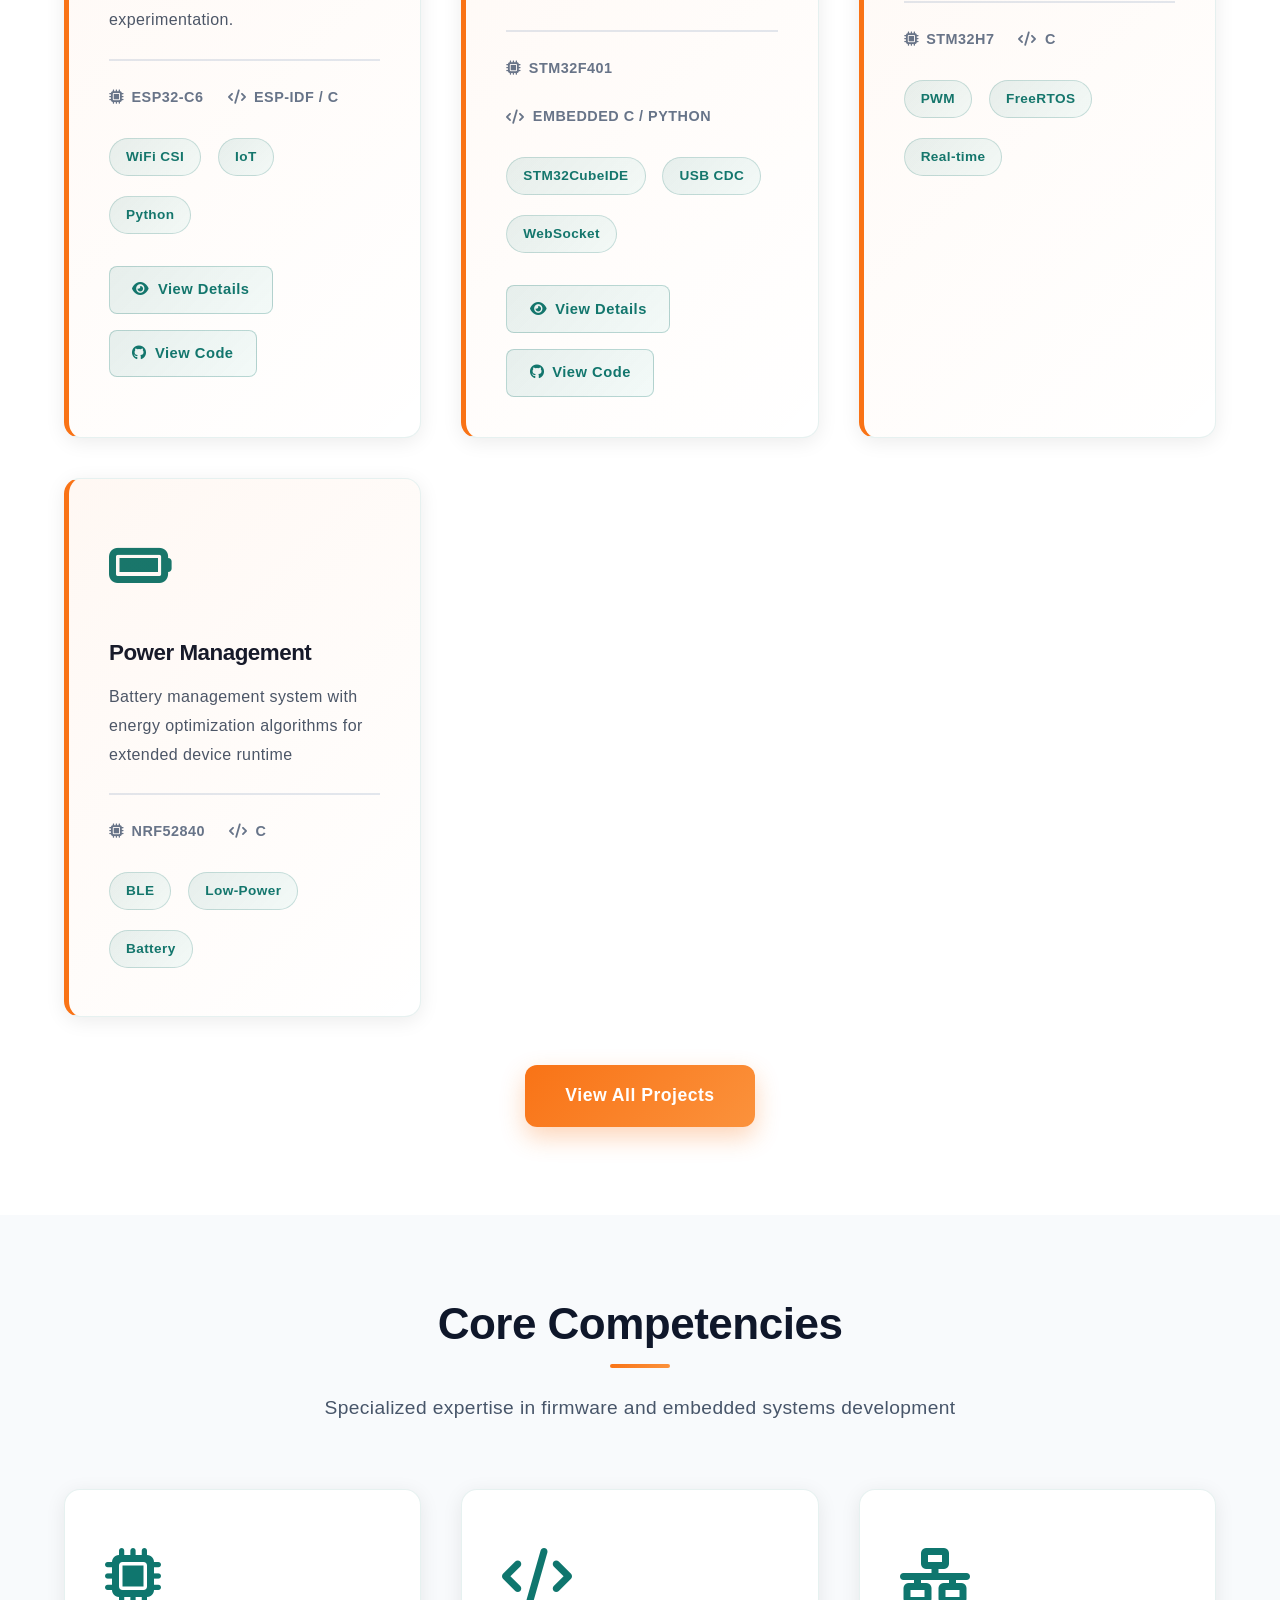
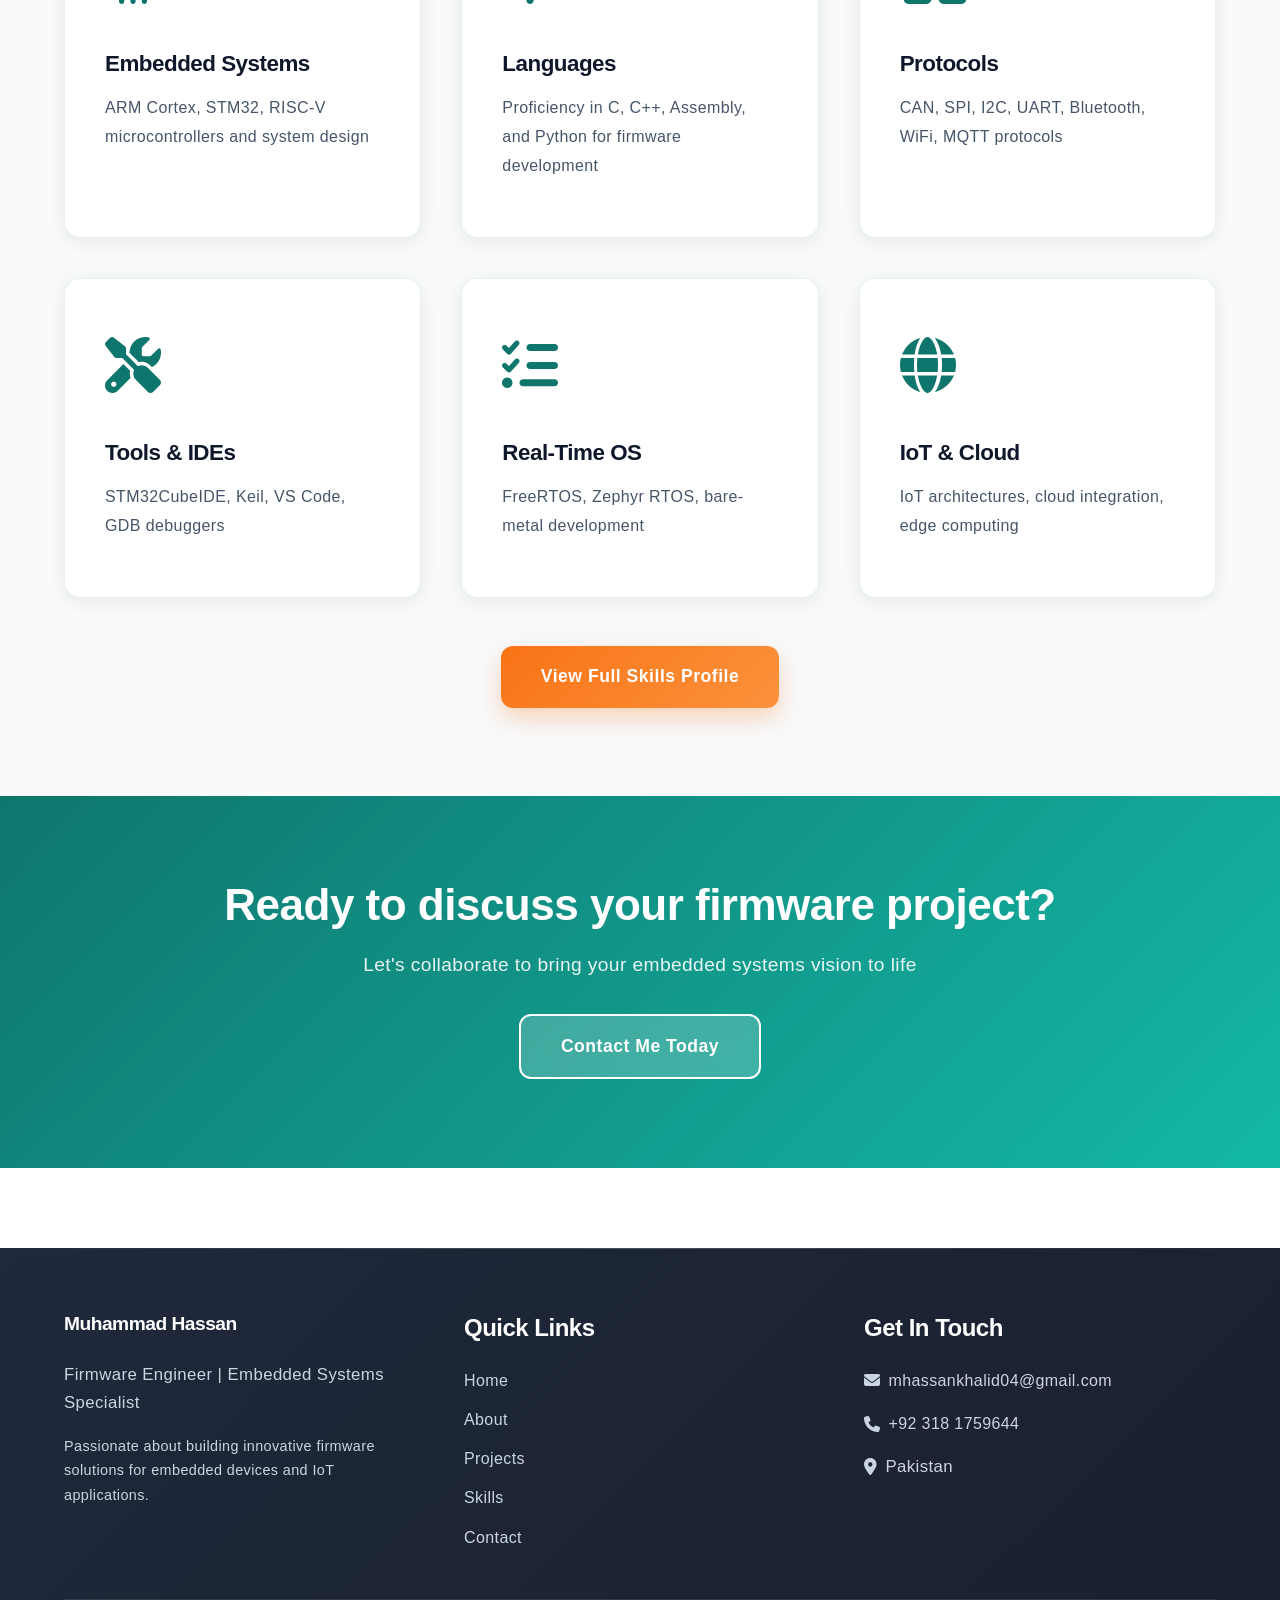
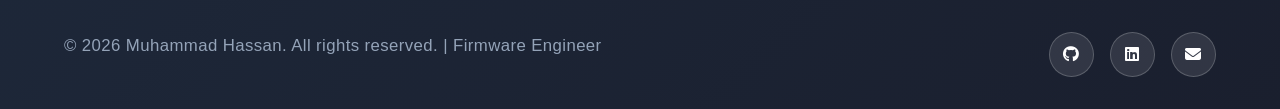
==== commit 4ee2e85c: "Add Acorai sensor emulator project to portfolio" ====
--- a/index.html
+++ b/index.html
@@ -68,6 +68,26 @@
                     <div class="project-links">
                         <a href="projects.html#wifi-csi-smart-heater" class="btn btn-small"><i class="fas fa-eye"></i> View Details</a>
                         <a href="https://github.com/decodethehassan/WiFi-CSI-Integration-with-smart-electric-heater.git" target="_blank" class="btn btn-small"><i class="fab fa-github"></i> View Code</a>
+                    </div>
+                </div>
+
+
+                <div class="card project-card">
+                    <div class="card-icon"><i class="fas fa-wave-square"></i></div>
+                    <h3 class="card-title">Acorai Sensor Emulator</h3>
+                    <p class="card-text">STM32F401 firmware project for emulated sensor packet generation, USB/serial communication, and Python/WebSocket based logging tools.</p>
+                    <div class="project-meta">
+                        <span class="meta-item"><i class="fas fa-microchip"></i> STM32F401</span>
+                        <span class="meta-item"><i class="fas fa-code"></i> Embedded C / Python</span>
+                    </div>
+                    <div style="margin-top: 1rem;">
+                        <span class="tech-tag">STM32CubeIDE</span>
+                        <span class="tech-tag">USB CDC</span>
+                        <span class="tech-tag">WebSocket</span>
+                    </div>
+                    <div class="project-links">
+                        <a href="projects.html#acorai-sensor-emulator" class="btn btn-small"><i class="fas fa-eye"></i> View Details</a>
+                        <a href="https://github.com/decodethehassan/sensor-emulator-acorai.git" target="_blank" class="btn btn-small"><i class="fab fa-github"></i> View Code</a>
                     </div>
                 </div>
 
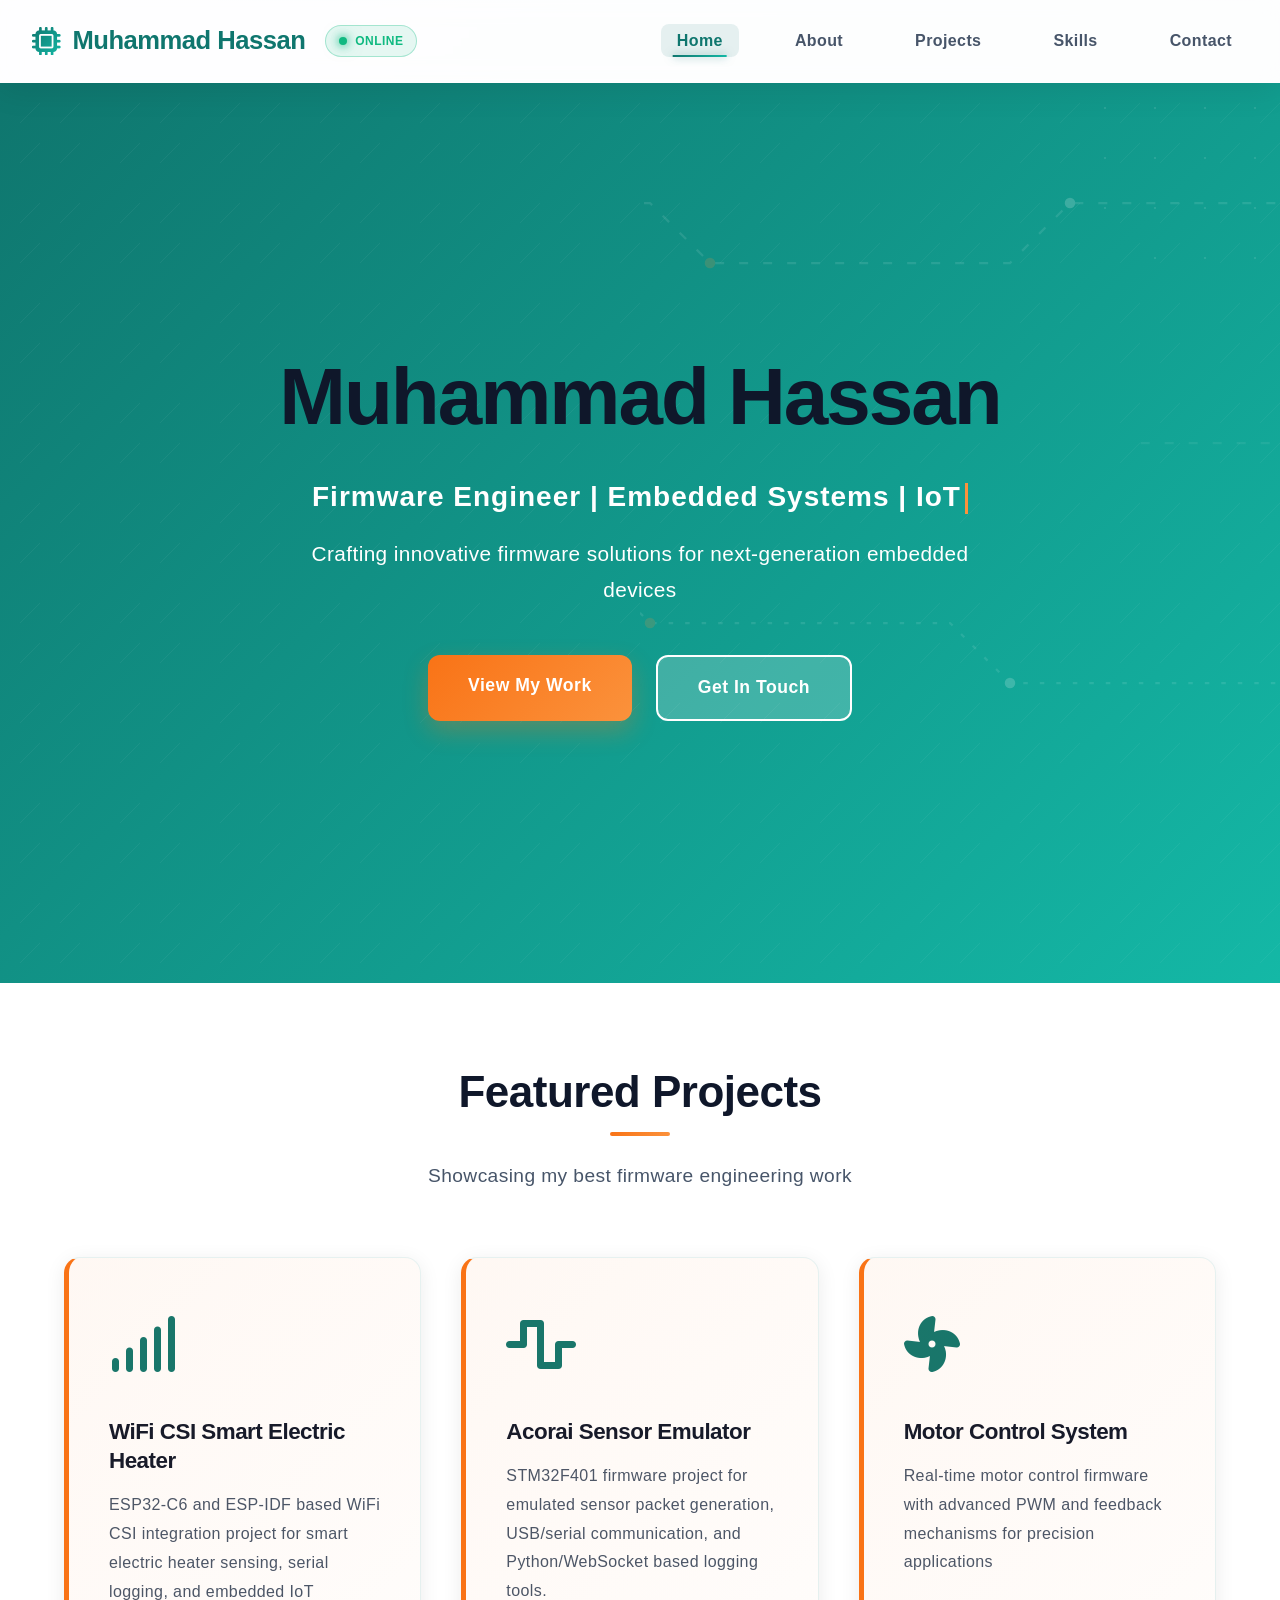
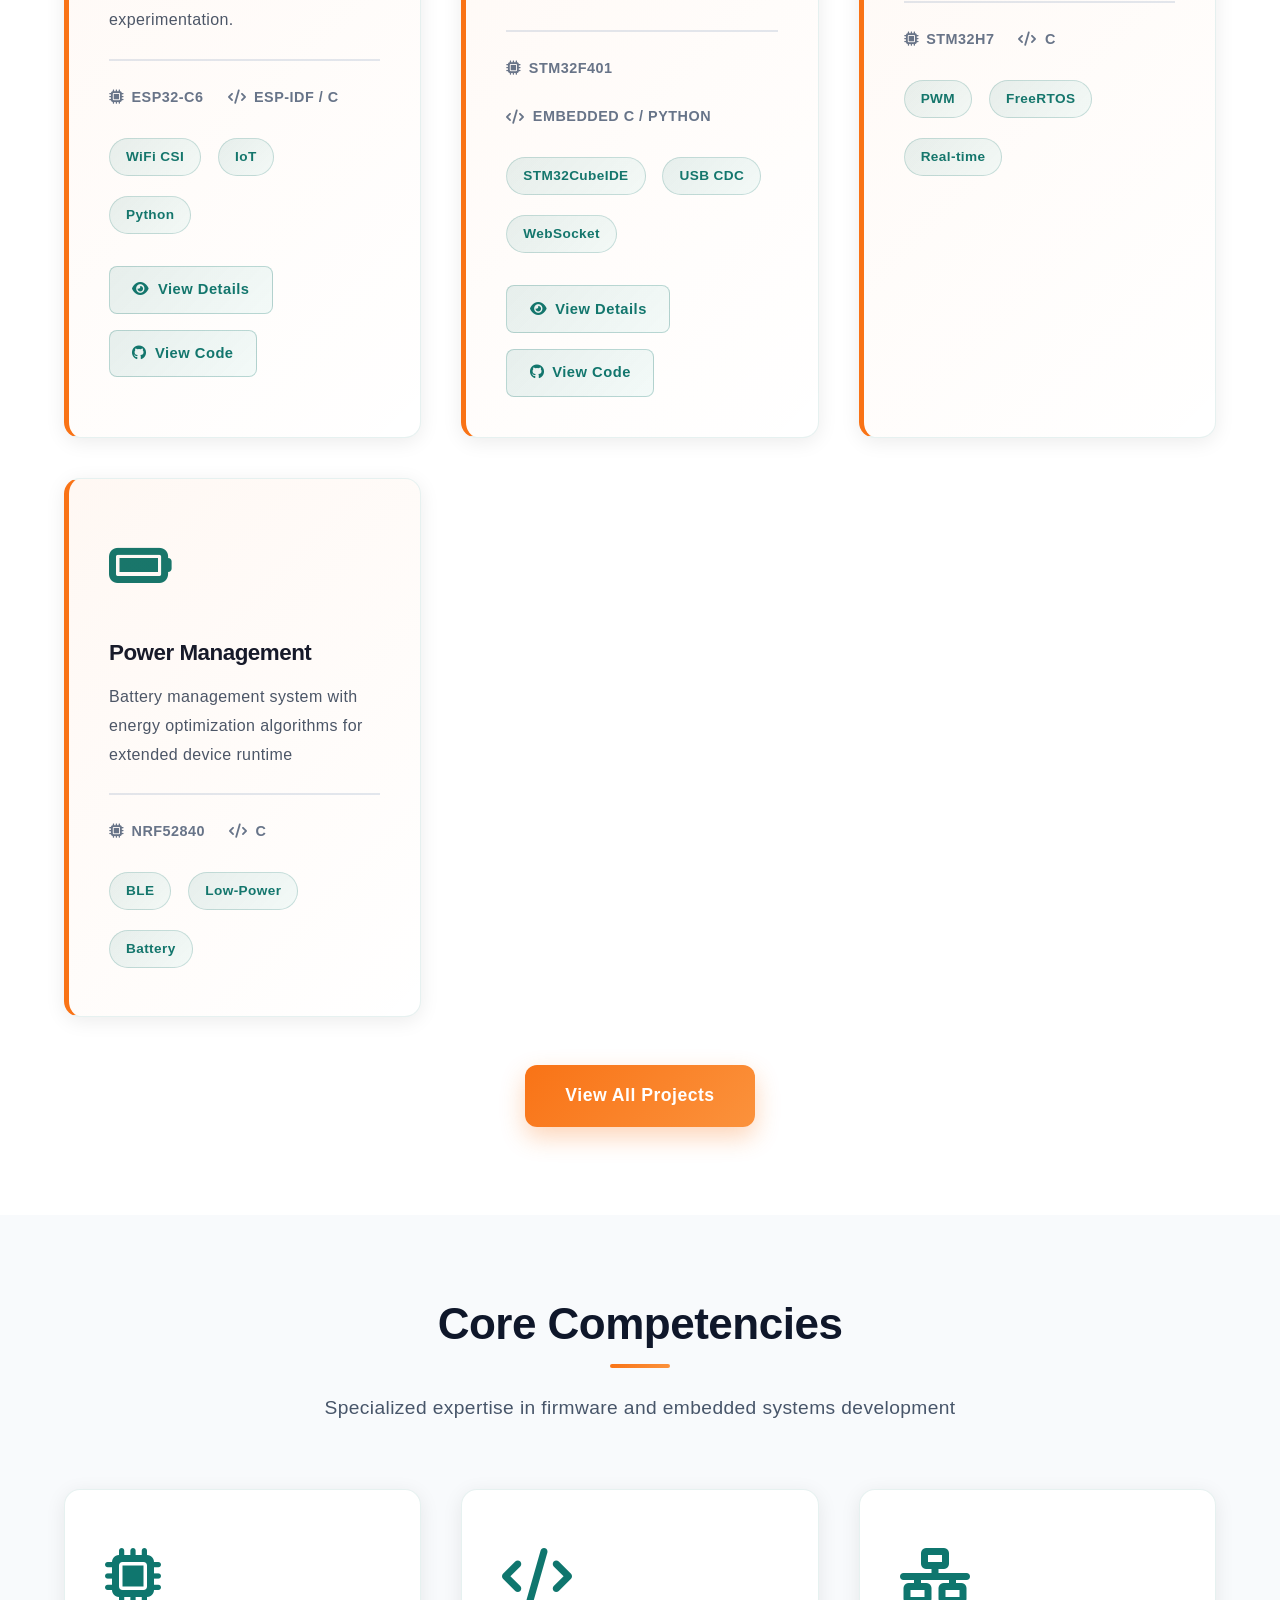
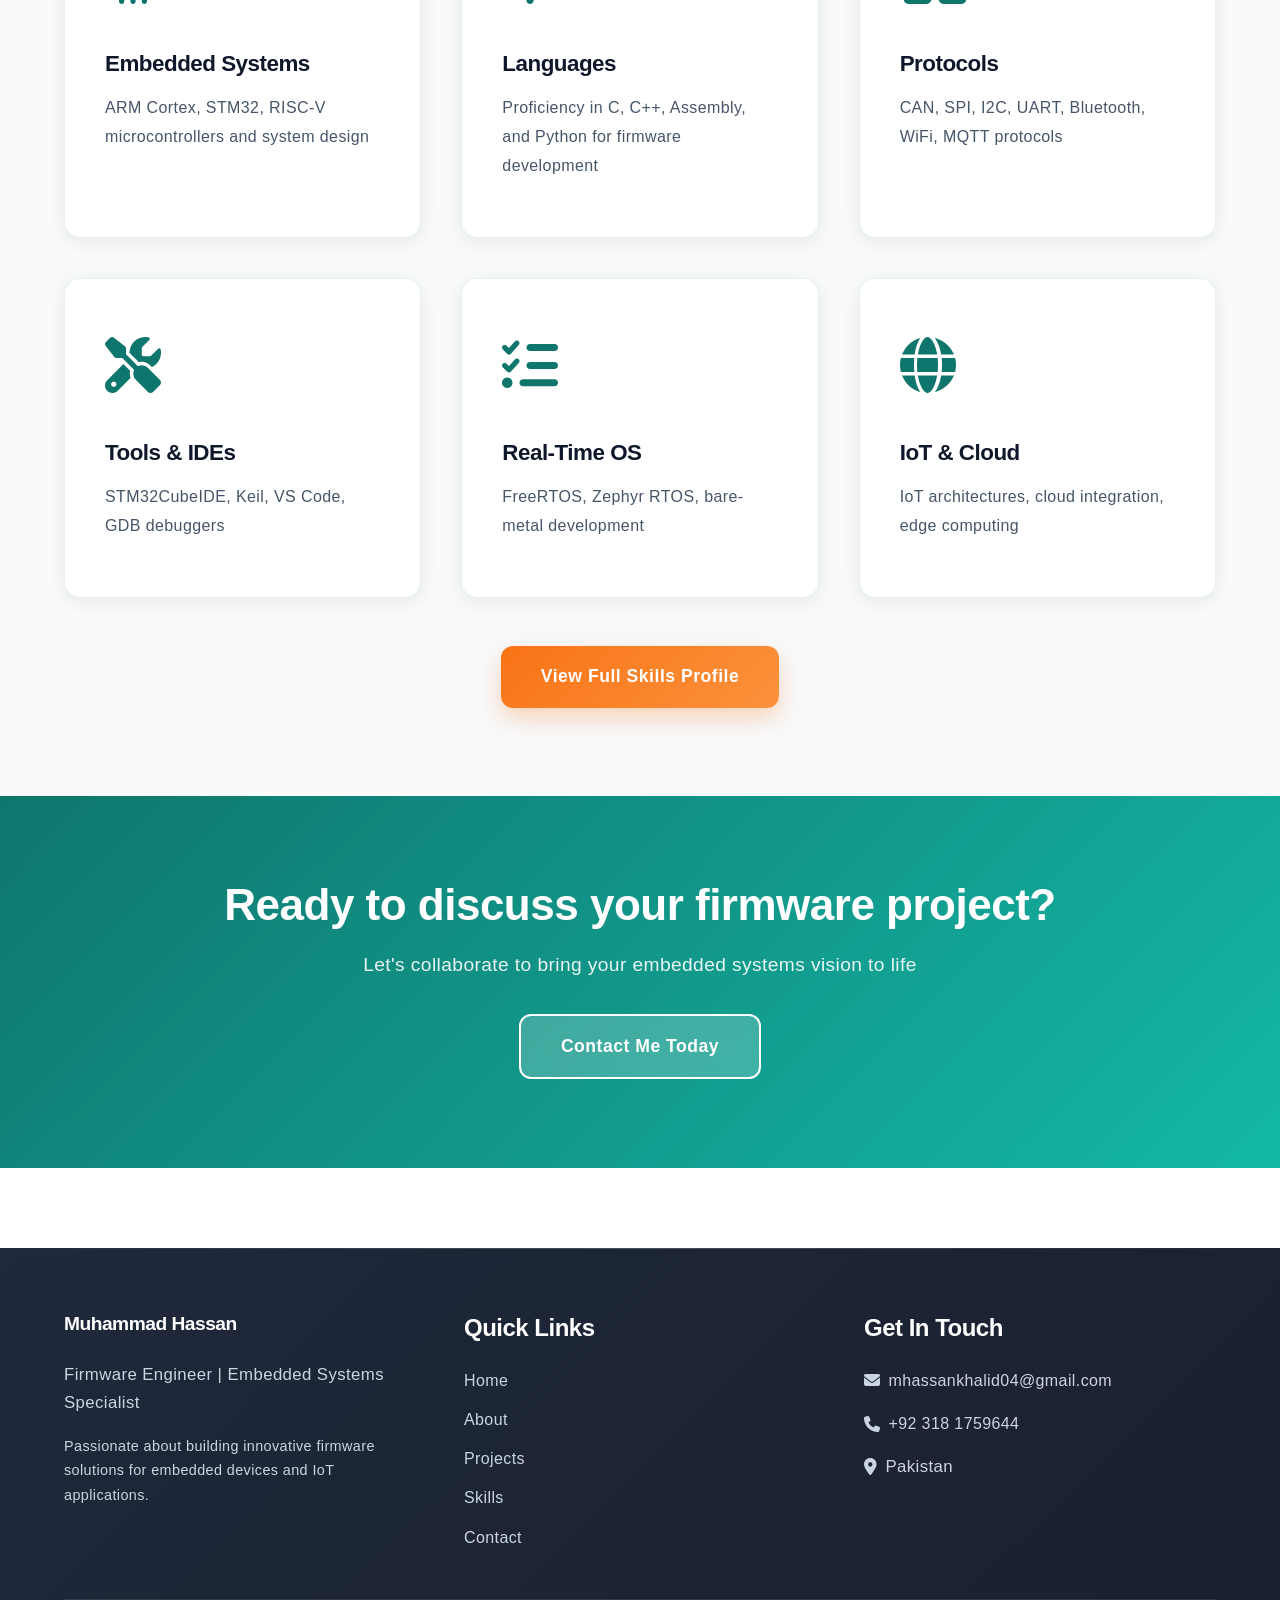
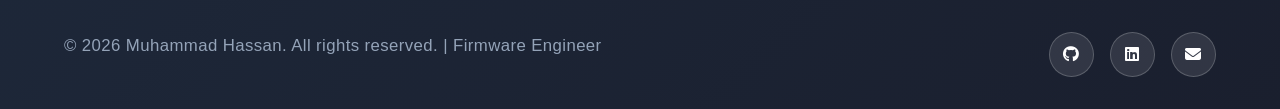
==== commit 707ef314: "Update WiFi CSI project icon in portfolio" ====
--- a/index.html
+++ b/index.html
@@ -53,7 +53,7 @@
             </div>
             <div class="grid">
                 <div class="card project-card">
-                    <div class="card-icon"><i class="fas fa-fire"></i></div>
+                    <div class="card-icon"><i class="fas fa-signal"></i></div>
                     <h3 class="card-title">WiFi CSI Smart Electric Heater</h3>
                     <p class="card-text">ESP32-C6 and ESP-IDF based WiFi CSI integration project for smart electric heater sensing, serial logging, and embedded IoT experimentation.</p>
                     <div class="project-meta">
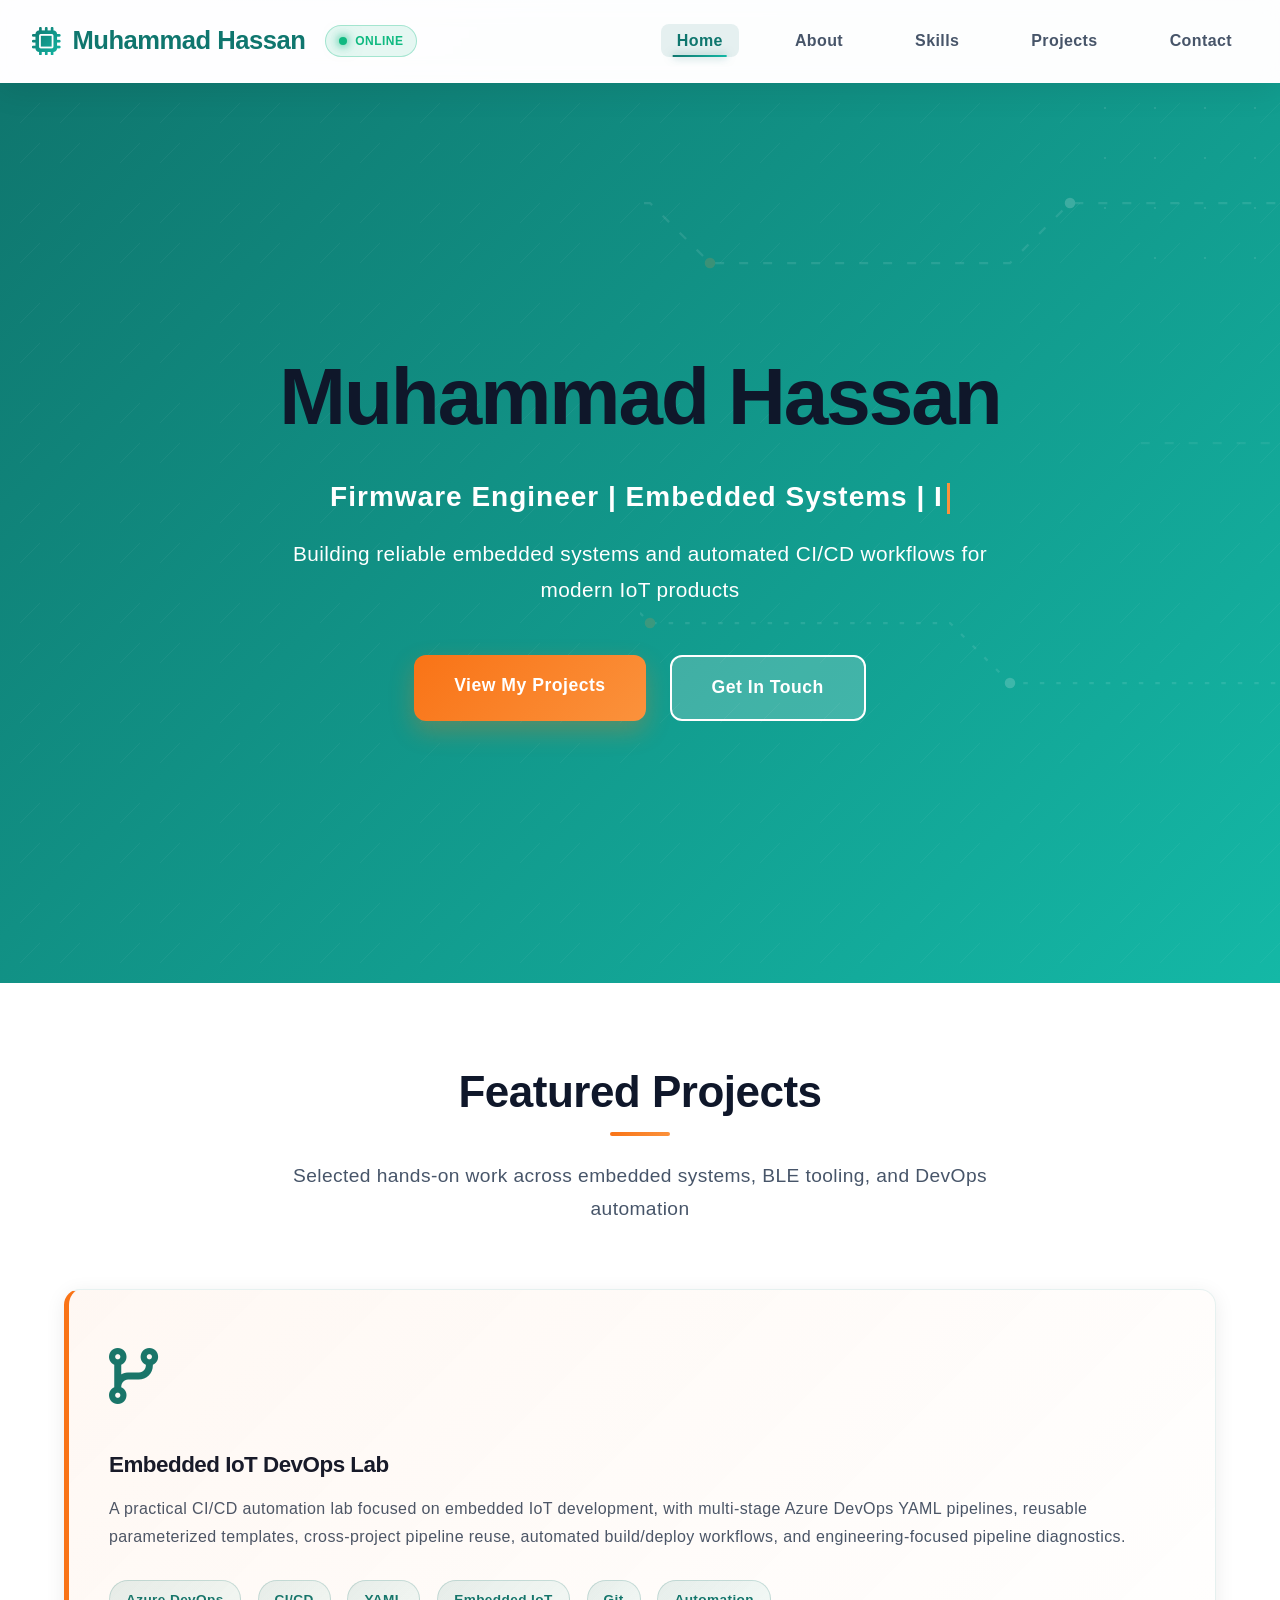
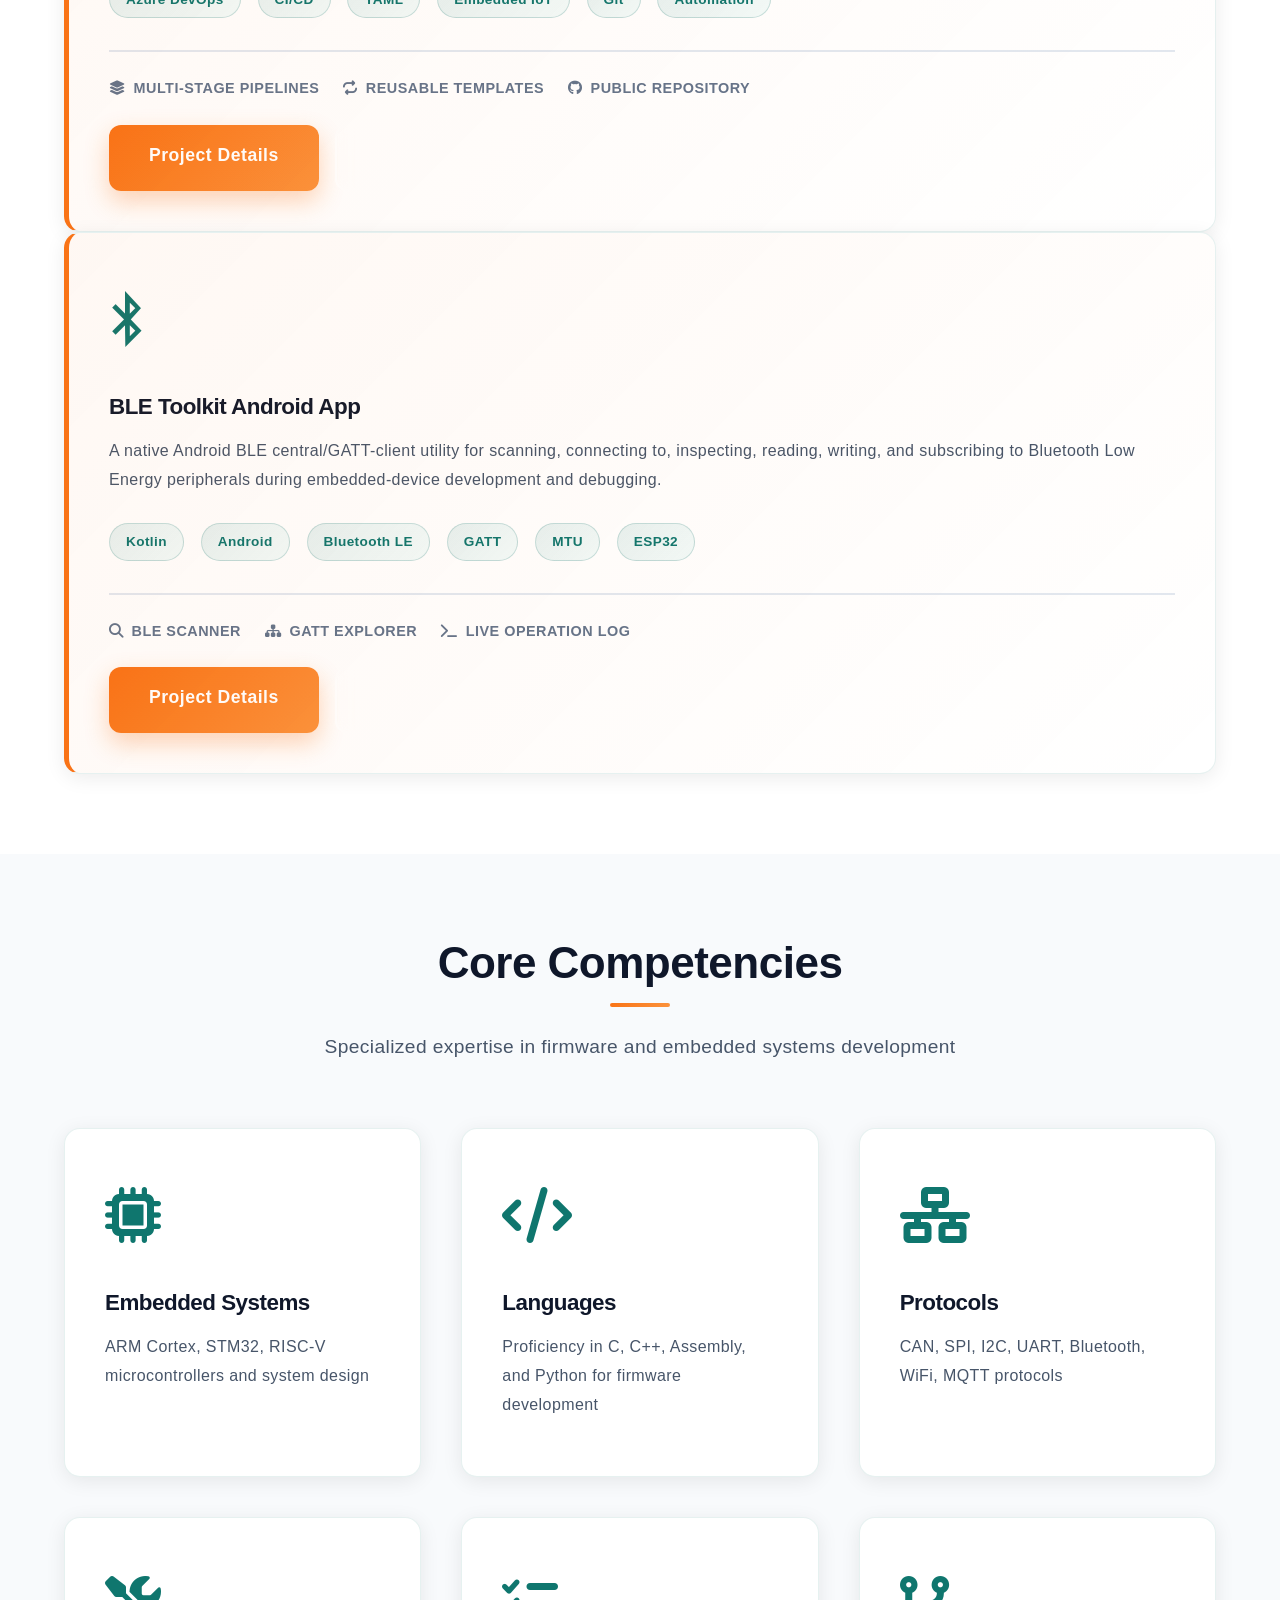
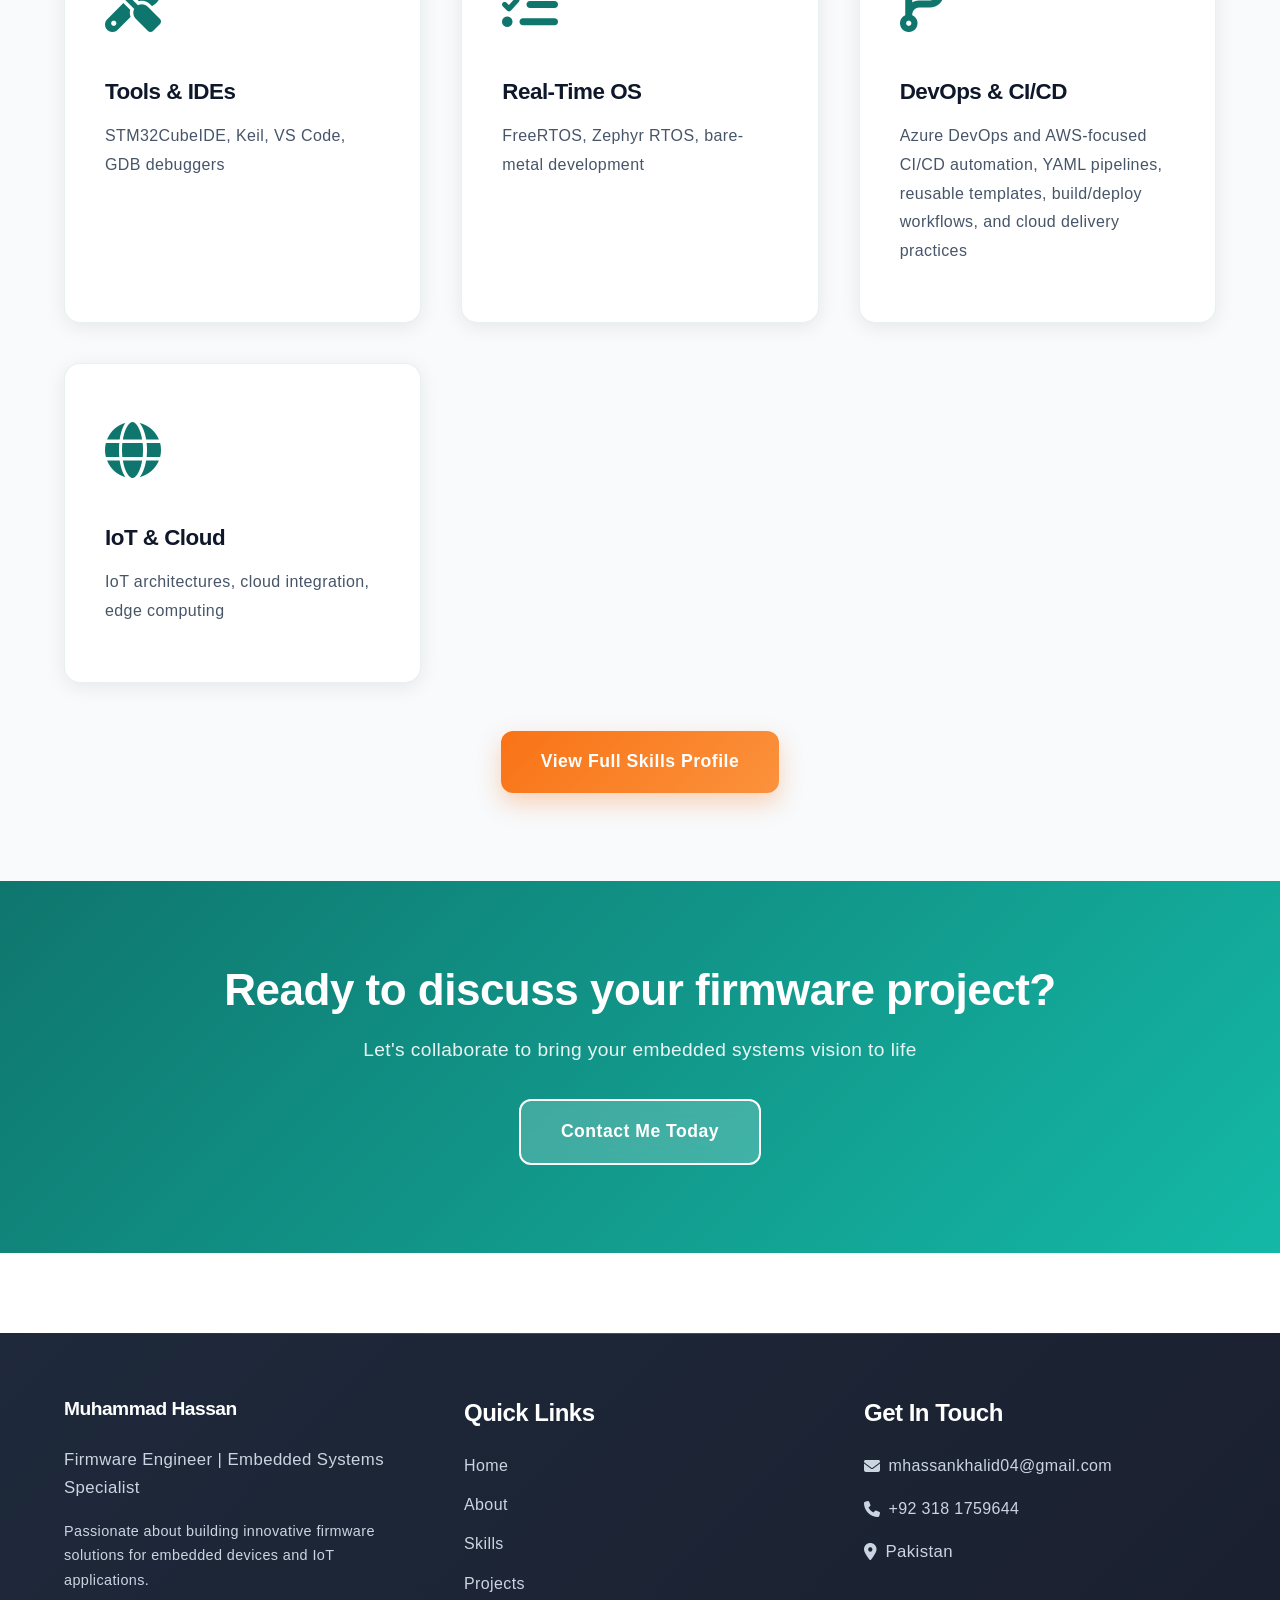
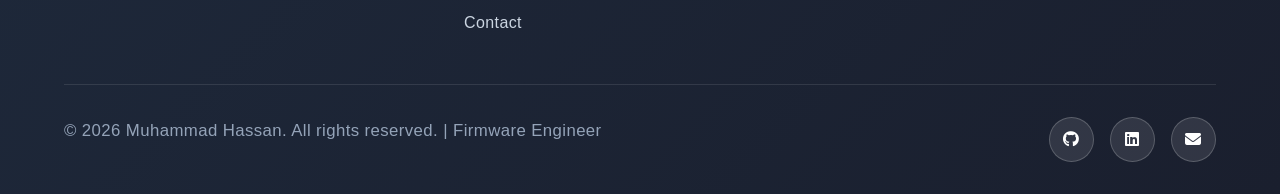
==== commit 77cee15a: "Update portfolio GitHub links" ====
--- a/index.html
+++ b/index.html
@@ -19,8 +19,8 @@
             <ul class="nav-links">
                 <li><a href="index.html" class="nav-link active">Home</a></li>
                 <li><a href="about.html" class="nav-link">About</a></li>
+                <li><a href="skills.html" class="nav-link">Skills</a></li>
                 <li><a href="projects.html" class="nav-link">Projects</a></li>
-                <li><a href="skills.html" class="nav-link">Skills</a></li>
                 <li><a href="contact.html" class="nav-link">Contact</a></li>
             </ul>
             <button class="menu-toggle">
@@ -35,94 +35,75 @@
     <section class="hero" data-parallax="0.5">
         <div class="hero-content">
             <h1 class="hero-title">Muhammad Hassan</h1>
-            <p class="hero-subtitle"><span data-typing data-speed="40">Firmware Engineer | Embedded Systems | IoT</span><span class="cursor-blink">&nbsp;</span></p>
-            <p class="hero-description">Crafting innovative firmware solutions for next-generation embedded devices</p>
+            <p class="hero-subtitle"><span data-typing data-speed="40">Firmware Engineer | Embedded Systems | IoT | DevOps</span><span class="cursor-blink">&nbsp;</span></p>
+            <p class="hero-description">Building reliable embedded systems and automated CI/CD workflows for modern IoT products</p>
             <div class="cta-buttons">
-                <a href="projects.html" class="btn btn-primary">View My Work</a>
+                <a href="projects.html" class="btn btn-primary">View My Projects</a>
                 <a href="contact.html" class="btn btn-secondary">Get In Touch</a>
             </div>
         </div>
     </section>
 
-    <!-- Featured Projects -->
+    
+
+
+    <!-- Featured Project -->
     <section>
         <div class="container">
             <div class="section-title">
                 <h2>Featured Projects</h2>
-                <p>Showcasing my best firmware engineering work</p>
-            </div>
-            <div class="grid">
+                <p>Selected hands-on work across embedded systems, BLE tooling, and DevOps automation</p>
+            </div>
+            <div class="featured-projects-grid">
                 <div class="card project-card">
-                    <div class="card-icon"><i class="fas fa-signal"></i></div>
-                    <h3 class="card-title">WiFi CSI Smart Electric Heater</h3>
-                    <p class="card-text">ESP32-C6 and ESP-IDF based WiFi CSI integration project for smart electric heater sensing, serial logging, and embedded IoT experimentation.</p>
+                    <div class="card-icon"><i class="fas fa-code-branch"></i></div>
+                    <h3 class="card-title">Embedded IoT DevOps Lab</h3>
+                    <p class="card-text">
+                        A practical CI/CD automation lab focused on embedded IoT development, with multi-stage Azure DevOps YAML pipelines, reusable parameterized templates, cross-project pipeline reuse, automated build/deploy workflows, and engineering-focused pipeline diagnostics.
+                    </p>
+                    <div style="margin-top: 1rem;">
+                        <span class="tech-tag">Azure DevOps</span>
+                        <span class="tech-tag">CI/CD</span>
+                        <span class="tech-tag">YAML</span>
+                        <span class="tech-tag">Embedded IoT</span>
+                        <span class="tech-tag">Git</span>
+                        <span class="tech-tag">Automation</span>
+                    </div>
                     <div class="project-meta">
-                        <span class="meta-item"><i class="fas fa-microchip"></i> ESP32-C6</span>
-                        <span class="meta-item"><i class="fas fa-code"></i> ESP-IDF / C</span>
-                    </div>
+                        <span class="meta-item"><i class="fas fa-layer-group"></i> Multi-stage pipelines</span>
+                        <span class="meta-item"><i class="fas fa-repeat"></i> Reusable templates</span>
+                        <span class="meta-item"><i class="fab fa-github"></i> Public repository</span>
+                    </div>
+                    <div style="margin-top: 1.5rem; display: flex; gap: 1rem; flex-wrap: wrap;">
+                        <a href="projects.html" class="btn btn-primary">Project Details</a>
+                        <a href="https://github.com/decodethehassan/devops-rpi-stm" target="_blank" rel="noopener noreferrer" class="btn btn-secondary"><i class="fab fa-github"></i> View on GitHub</a>
+                    </div>
+                </div>
+
+                <div class="card project-card">
+                    <div class="card-icon"><i class="fab fa-bluetooth-b"></i></div>
+                    <h3 class="card-title">BLE Toolkit Android App</h3>
+                    <p class="card-text">
+                        A native Android BLE central/GATT-client utility for scanning, connecting to, inspecting, reading, writing, and subscribing to Bluetooth Low Energy peripherals during embedded-device development and debugging.
+                    </p>
                     <div style="margin-top: 1rem;">
-                        <span class="tech-tag">WiFi CSI</span>
-                        <span class="tech-tag">IoT</span>
-                        <span class="tech-tag">Python</span>
-                    </div>
-                    <div class="project-links">
-                        <a href="projects.html#wifi-csi-smart-heater" class="btn btn-small"><i class="fas fa-eye"></i> View Details</a>
-                        <a href="https://github.com/decodethehassan/WiFi-CSI-Integration-with-smart-electric-heater.git" target="_blank" class="btn btn-small"><i class="fab fa-github"></i> View Code</a>
-                    </div>
-                </div>
-
-
-                <div class="card project-card">
-                    <div class="card-icon"><i class="fas fa-wave-square"></i></div>
-                    <h3 class="card-title">Acorai Sensor Emulator</h3>
-                    <p class="card-text">STM32F401 firmware project for emulated sensor packet generation, USB/serial communication, and Python/WebSocket based logging tools.</p>
+                        <span class="tech-tag">Kotlin</span>
+                        <span class="tech-tag">Android</span>
+                        <span class="tech-tag">Bluetooth LE</span>
+                        <span class="tech-tag">GATT</span>
+                        <span class="tech-tag">MTU</span>
+                        <span class="tech-tag">ESP32</span>
+                    </div>
                     <div class="project-meta">
-                        <span class="meta-item"><i class="fas fa-microchip"></i> STM32F401</span>
-                        <span class="meta-item"><i class="fas fa-code"></i> Embedded C / Python</span>
-                    </div>
-                    <div style="margin-top: 1rem;">
-                        <span class="tech-tag">STM32CubeIDE</span>
-                        <span class="tech-tag">USB CDC</span>
-                        <span class="tech-tag">WebSocket</span>
-                    </div>
-                    <div class="project-links">
-                        <a href="projects.html#acorai-sensor-emulator" class="btn btn-small"><i class="fas fa-eye"></i> View Details</a>
-                        <a href="https://github.com/decodethehassan/sensor-emulator-acorai.git" target="_blank" class="btn btn-small"><i class="fab fa-github"></i> View Code</a>
-                    </div>
-                </div>
-
-                <div class="card project-card">
-                    <div class="card-icon"><i class="fas fa-fan"></i></div>
-                    <h3 class="card-title">Motor Control System</h3>
-                    <p class="card-text">Real-time motor control firmware with advanced PWM and feedback mechanisms for precision applications</p>
-                    <div class="project-meta">
-                        <span class="meta-item"><i class="fas fa-microchip"></i> STM32H7</span>
-                        <span class="meta-item"><i class="fas fa-code"></i> C</span>
-                    </div>
-                    <div style="margin-top: 1rem;">
-                        <span class="tech-tag">PWM</span>
-                        <span class="tech-tag">FreeRTOS</span>
-                        <span class="tech-tag">Real-time</span>
-                    </div>
-                </div>
-
-                <div class="card project-card">
-                    <div class="card-icon"><i class="fas fa-battery-full"></i></div>
-                    <h3 class="card-title">Power Management</h3>
-                    <p class="card-text">Battery management system with energy optimization algorithms for extended device runtime</p>
-                    <div class="project-meta">
-                        <span class="meta-item"><i class="fas fa-microchip"></i> nRF52840</span>
-                        <span class="meta-item"><i class="fas fa-code"></i> C</span>
-                    </div>
-                    <div style="margin-top: 1rem;">
-                        <span class="tech-tag">BLE</span>
-                        <span class="tech-tag">Low-Power</span>
-                        <span class="tech-tag">Battery</span>
-                    </div>
-                </div>
-            </div>
-            <div style="text-align: center; margin-top: 3rem;">
-                <a href="projects.html" class="btn btn-primary">View All Projects</a>
+                        <span class="meta-item"><i class="fas fa-magnifying-glass"></i> BLE scanner</span>
+                        <span class="meta-item"><i class="fas fa-sitemap"></i> GATT explorer</span>
+                        <span class="meta-item"><i class="fas fa-terminal"></i> Live operation log</span>
+                    </div>
+                    <div style="margin-top: 1.5rem; display: flex; gap: 1rem; flex-wrap: wrap;">
+                        <a href="projects.html" class="btn btn-primary">Project Details</a>
+                        <a href="https://github.com/decodethehassan/BLE-Toolkit-app" target="_blank" rel="noopener noreferrer" class="btn btn-secondary"><i class="fab fa-github"></i> View on GitHub</a>
+                    </div>
+                </div>
             </div>
         </div>
     </section>
@@ -159,6 +140,12 @@
                     <div class="card-icon"><i class="fas fa-tasks"></i></div>
                     <h3 class="card-title">Real-Time OS</h3>
                     <p class="card-text">FreeRTOS, Zephyr RTOS, bare-metal development</p>
+                </div>
+
+                <div class="card">
+                    <div class="card-icon"><i class="fas fa-code-branch"></i></div>
+                    <h3 class="card-title">DevOps & CI/CD</h3>
+                    <p class="card-text">Azure DevOps and AWS-focused CI/CD automation, YAML pipelines, reusable templates, build/deploy workflows, and cloud delivery practices</p>
                 </div>
                 <div class="card">
                     <div class="card-icon"><i class="fas fa-globe"></i></div>
@@ -195,8 +182,8 @@
                     <ul style="list-style: none;">
                         <li style="margin-bottom: 0.75rem;"><a href="index.html" style="color: #cbd5e1; transition: all 0.3s ease;">Home</a></li>
                         <li style="margin-bottom: 0.75rem;"><a href="about.html" style="color: #cbd5e1; transition: all 0.3s ease;">About</a></li>
+                        <li style="margin-bottom: 0.75rem;"><a href="skills.html" style="color: #cbd5e1; transition: all 0.3s ease;">Skills</a></li>
                         <li style="margin-bottom: 0.75rem;"><a href="projects.html" style="color: #cbd5e1; transition: all 0.3s ease;">Projects</a></li>
-                        <li style="margin-bottom: 0.75rem;"><a href="skills.html" style="color: #cbd5e1; transition: all 0.3s ease;">Skills</a></li>
                         <li><a href="contact.html" style="color: #cbd5e1; transition: all 0.3s ease;">Contact</a></li>
                     </ul>
                 </div>
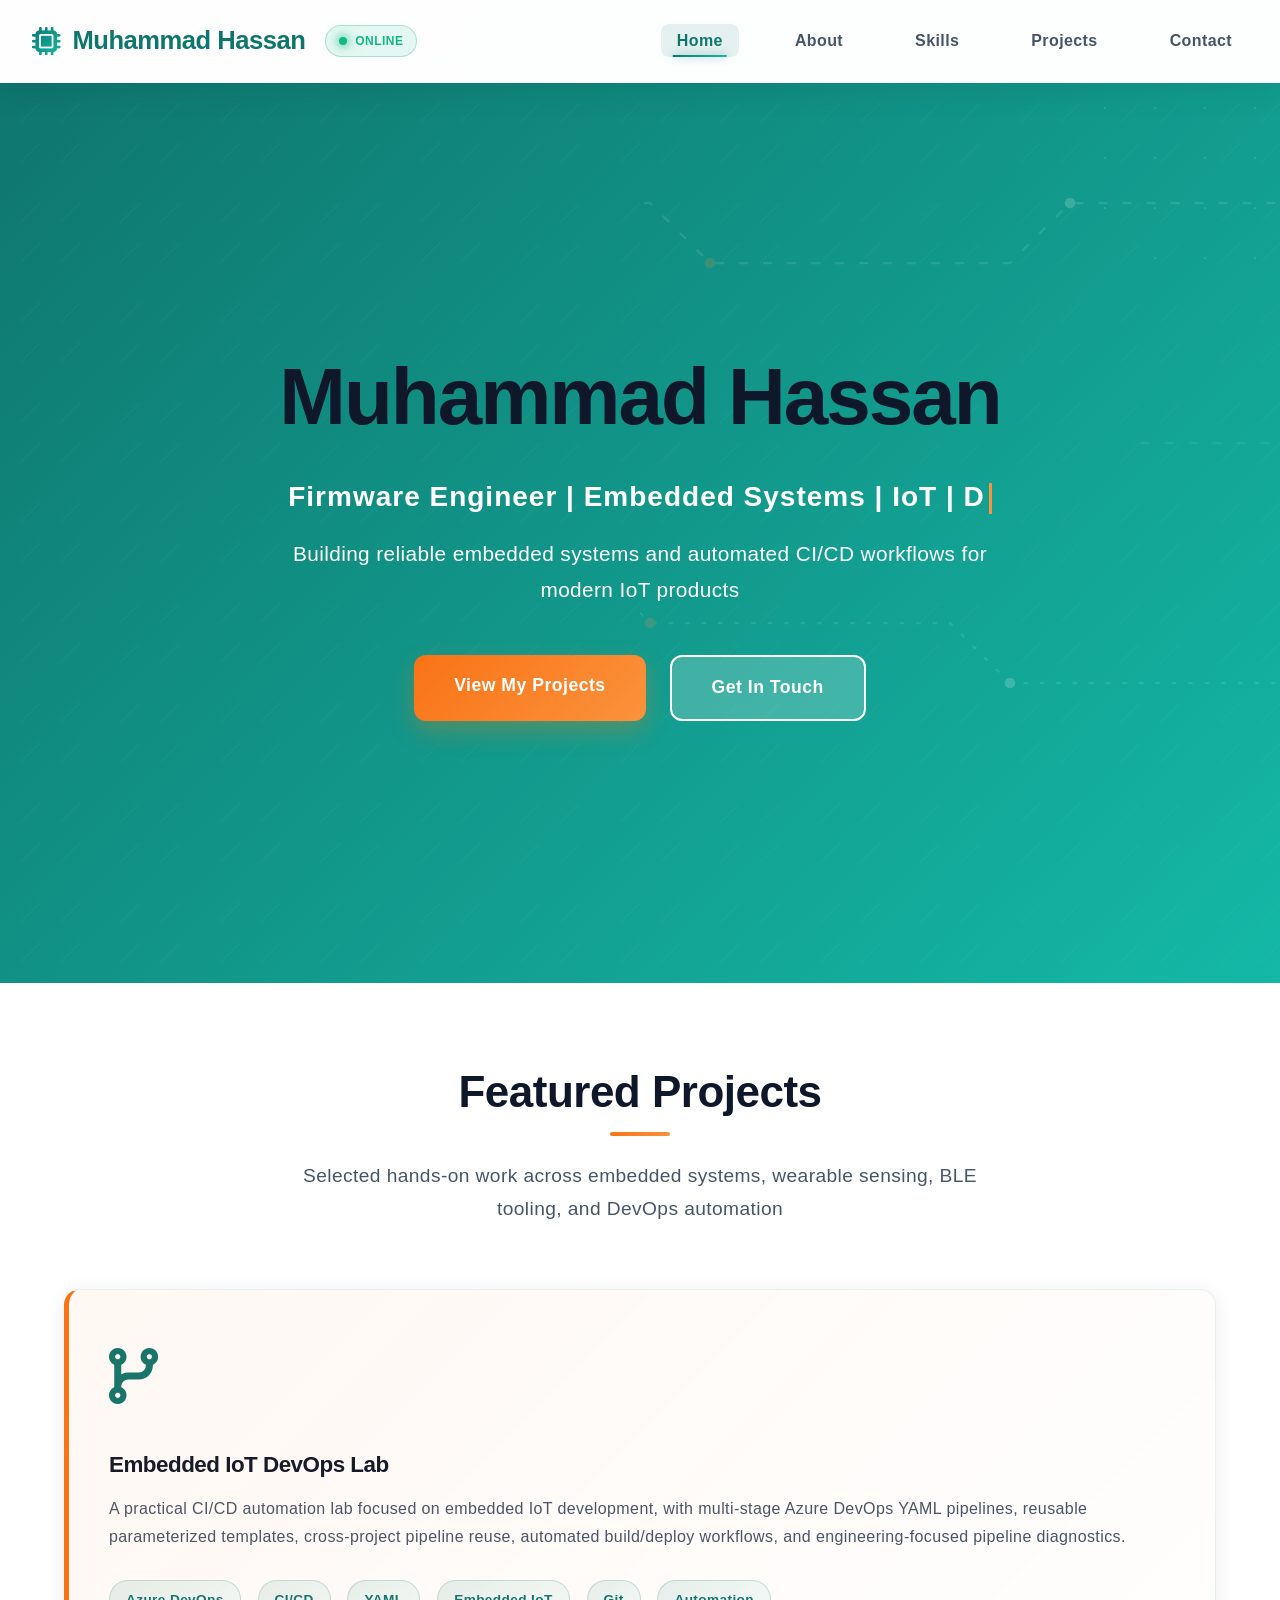
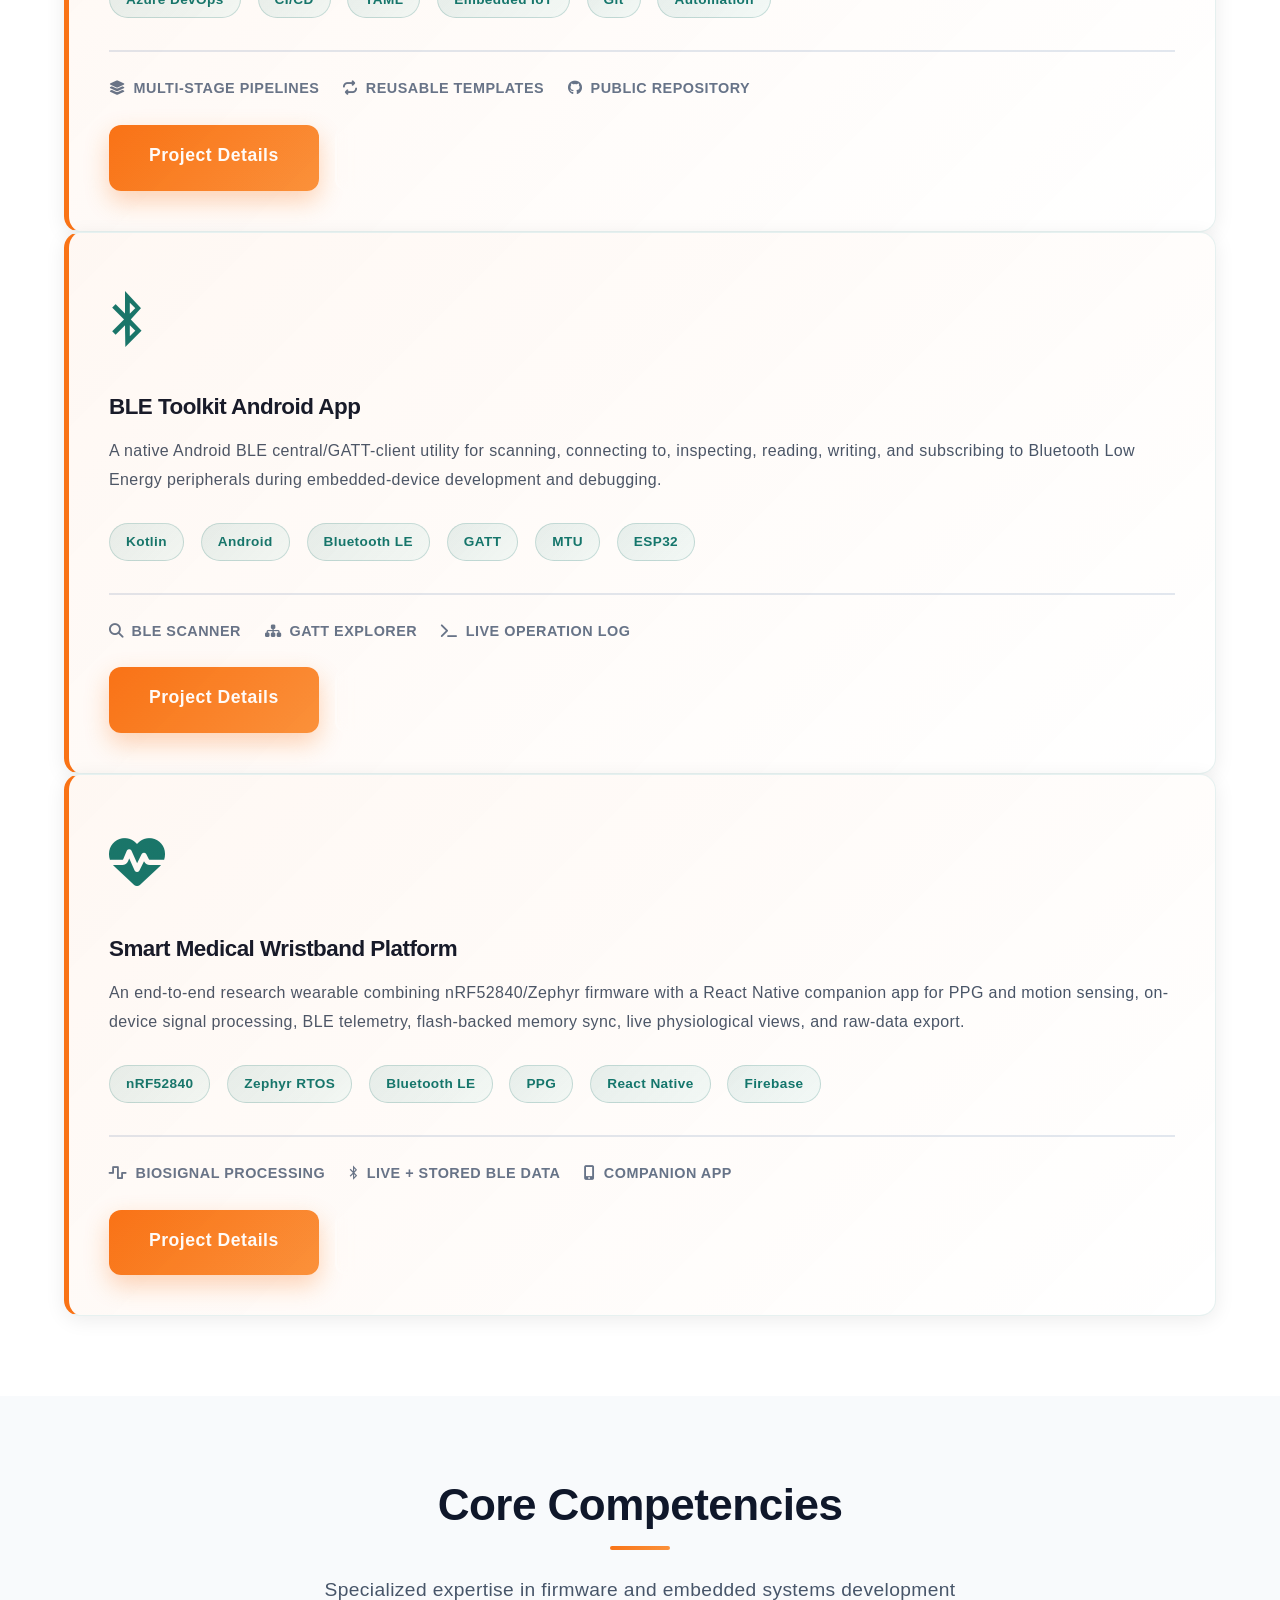
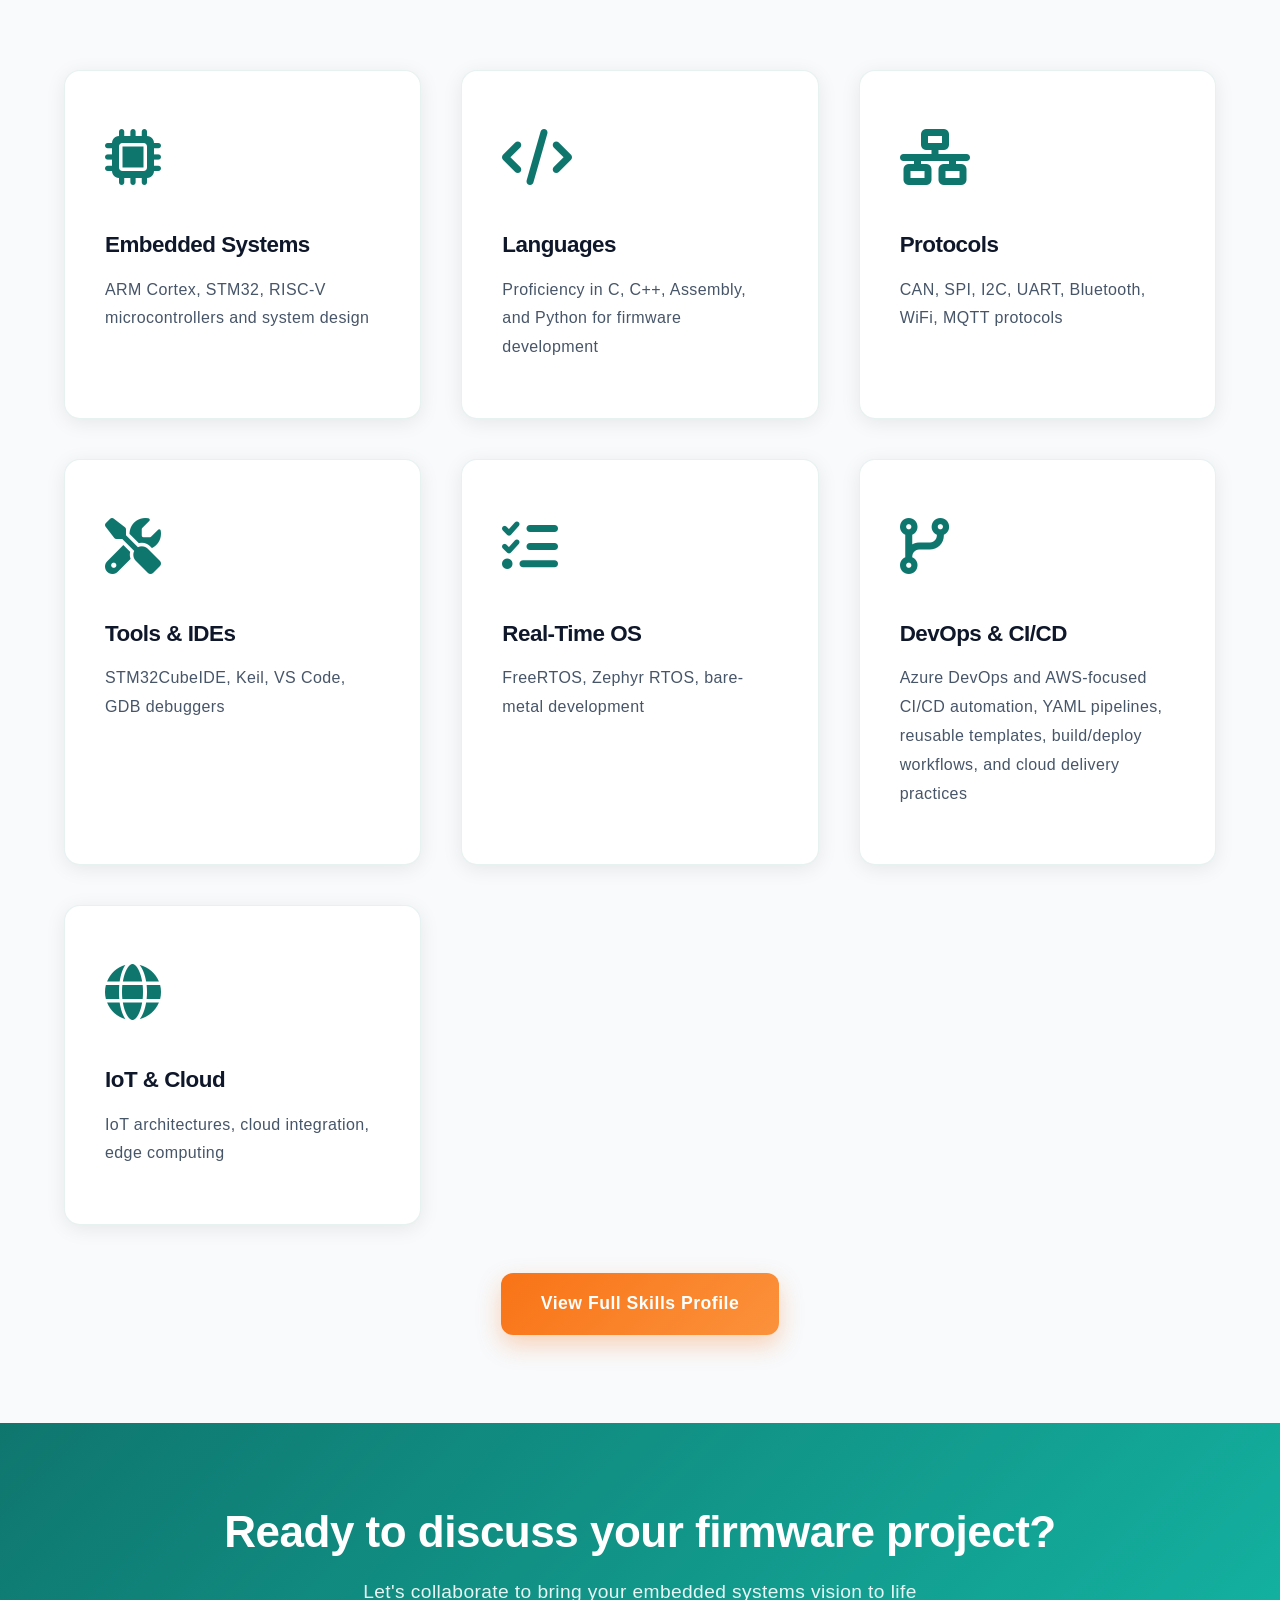
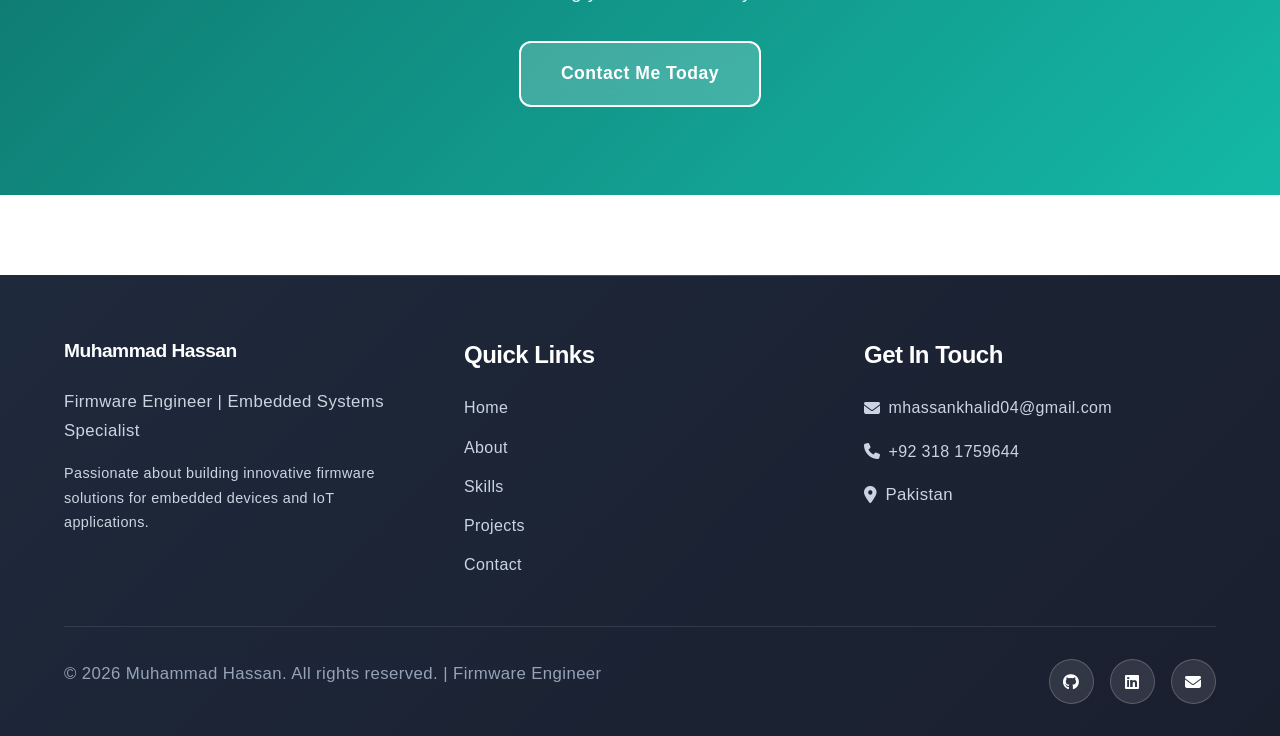
==== commit 245b1594: "Add smart medical wristband project" ====
--- a/index.html
+++ b/index.html
@@ -52,7 +52,7 @@
         <div class="container">
             <div class="section-title">
                 <h2>Featured Projects</h2>
-                <p>Selected hands-on work across embedded systems, BLE tooling, and DevOps automation</p>
+                <p>Selected hands-on work across embedded systems, wearable sensing, BLE tooling, and DevOps automation</p>
             </div>
             <div class="featured-projects-grid">
                 <div class="card project-card">
@@ -102,6 +102,32 @@
                     <div style="margin-top: 1.5rem; display: flex; gap: 1rem; flex-wrap: wrap;">
                         <a href="projects.html" class="btn btn-primary">Project Details</a>
                         <a href="https://github.com/decodethehassan/BLE-Toolkit-app" target="_blank" rel="noopener noreferrer" class="btn btn-secondary"><i class="fab fa-github"></i> View on GitHub</a>
+                    </div>
+                </div>
+
+                <div class="card project-card">
+                    <div class="card-icon"><i class="fas fa-heart-pulse"></i></div>
+                    <h3 class="card-title">Smart Medical Wristband Platform</h3>
+                    <p class="card-text">
+                        An end-to-end research wearable combining nRF52840/Zephyr firmware with a React Native companion app for PPG and motion sensing, on-device signal processing, BLE telemetry, flash-backed memory sync, live physiological views, and raw-data export.
+                    </p>
+                    <div style="margin-top: 1rem;">
+                        <span class="tech-tag">nRF52840</span>
+                        <span class="tech-tag">Zephyr RTOS</span>
+                        <span class="tech-tag">Bluetooth LE</span>
+                        <span class="tech-tag">PPG</span>
+                        <span class="tech-tag">React Native</span>
+                        <span class="tech-tag">Firebase</span>
+                    </div>
+                    <div class="project-meta">
+                        <span class="meta-item"><i class="fas fa-wave-square"></i> Biosignal processing</span>
+                        <span class="meta-item"><i class="fab fa-bluetooth-b"></i> Live + stored BLE data</span>
+                        <span class="meta-item"><i class="fas fa-mobile-screen-button"></i> Companion app</span>
+                    </div>
+                    <div style="margin-top: 1.5rem; display: flex; gap: 1rem; flex-wrap: wrap;">
+                        <a href="projects.html" class="btn btn-primary">Project Details</a>
+                        <a href="https://github.com/decodethehassan/SmartWatchApp" target="_blank" rel="noopener noreferrer" class="btn btn-secondary"><i class="fab fa-github"></i> App Repo</a>
+                        <a href="https://github.com/decodethehassan/Medical-Wristband-Firmware" target="_blank" rel="noopener noreferrer" class="btn btn-secondary"><i class="fab fa-github"></i> Firmware Repo</a>
                     </div>
                 </div>
             </div>
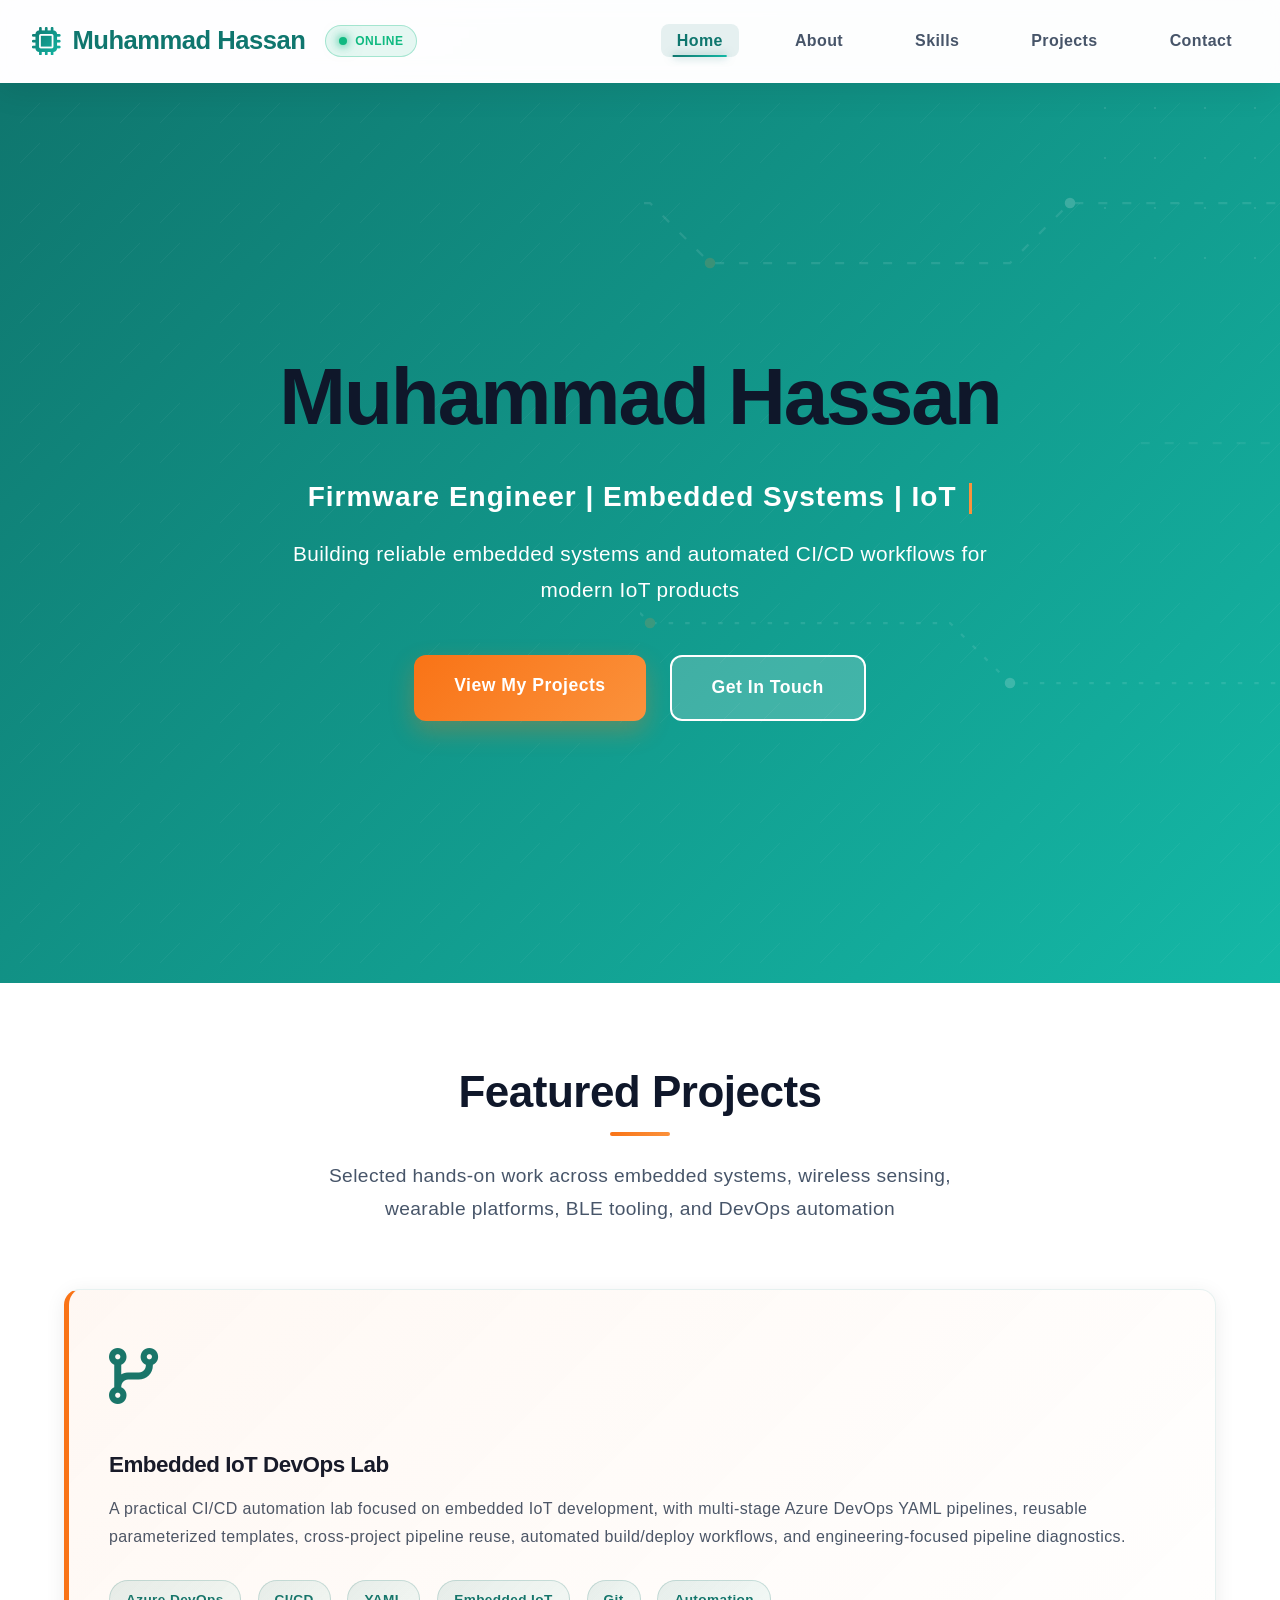
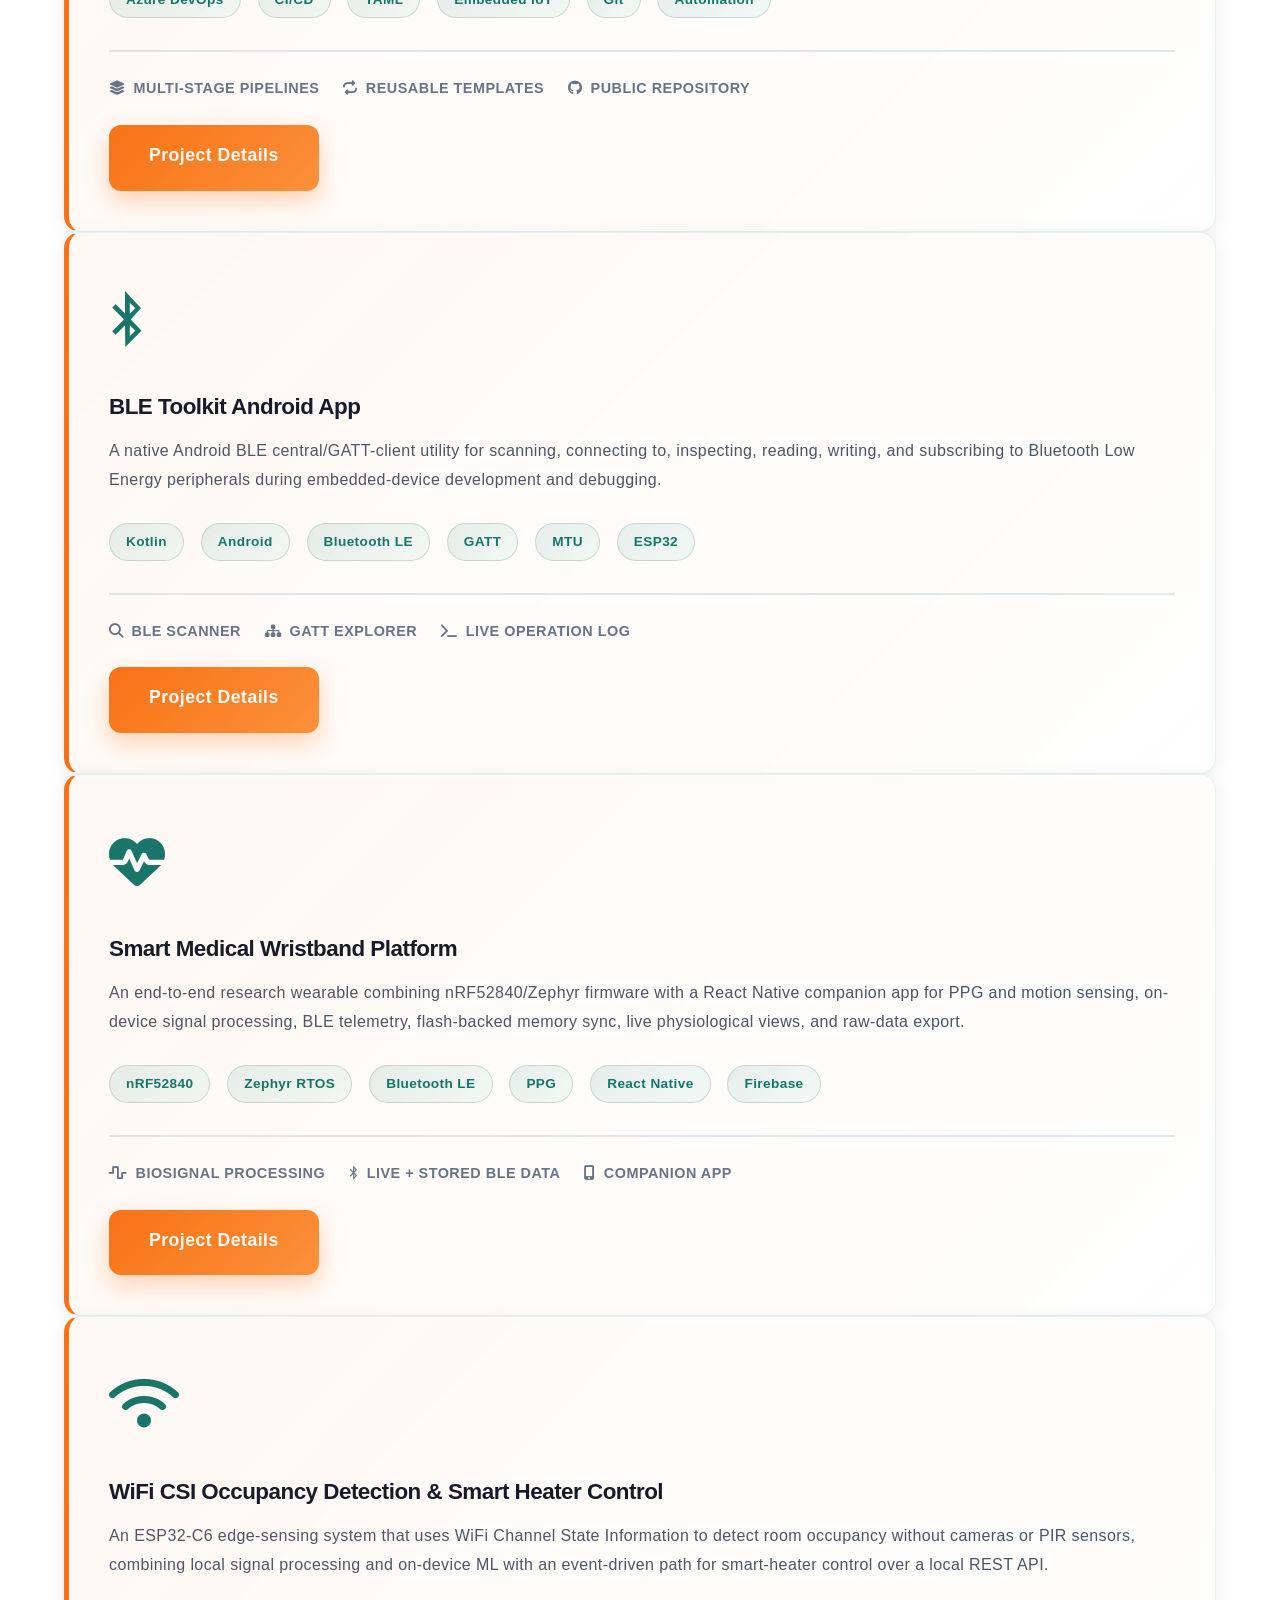
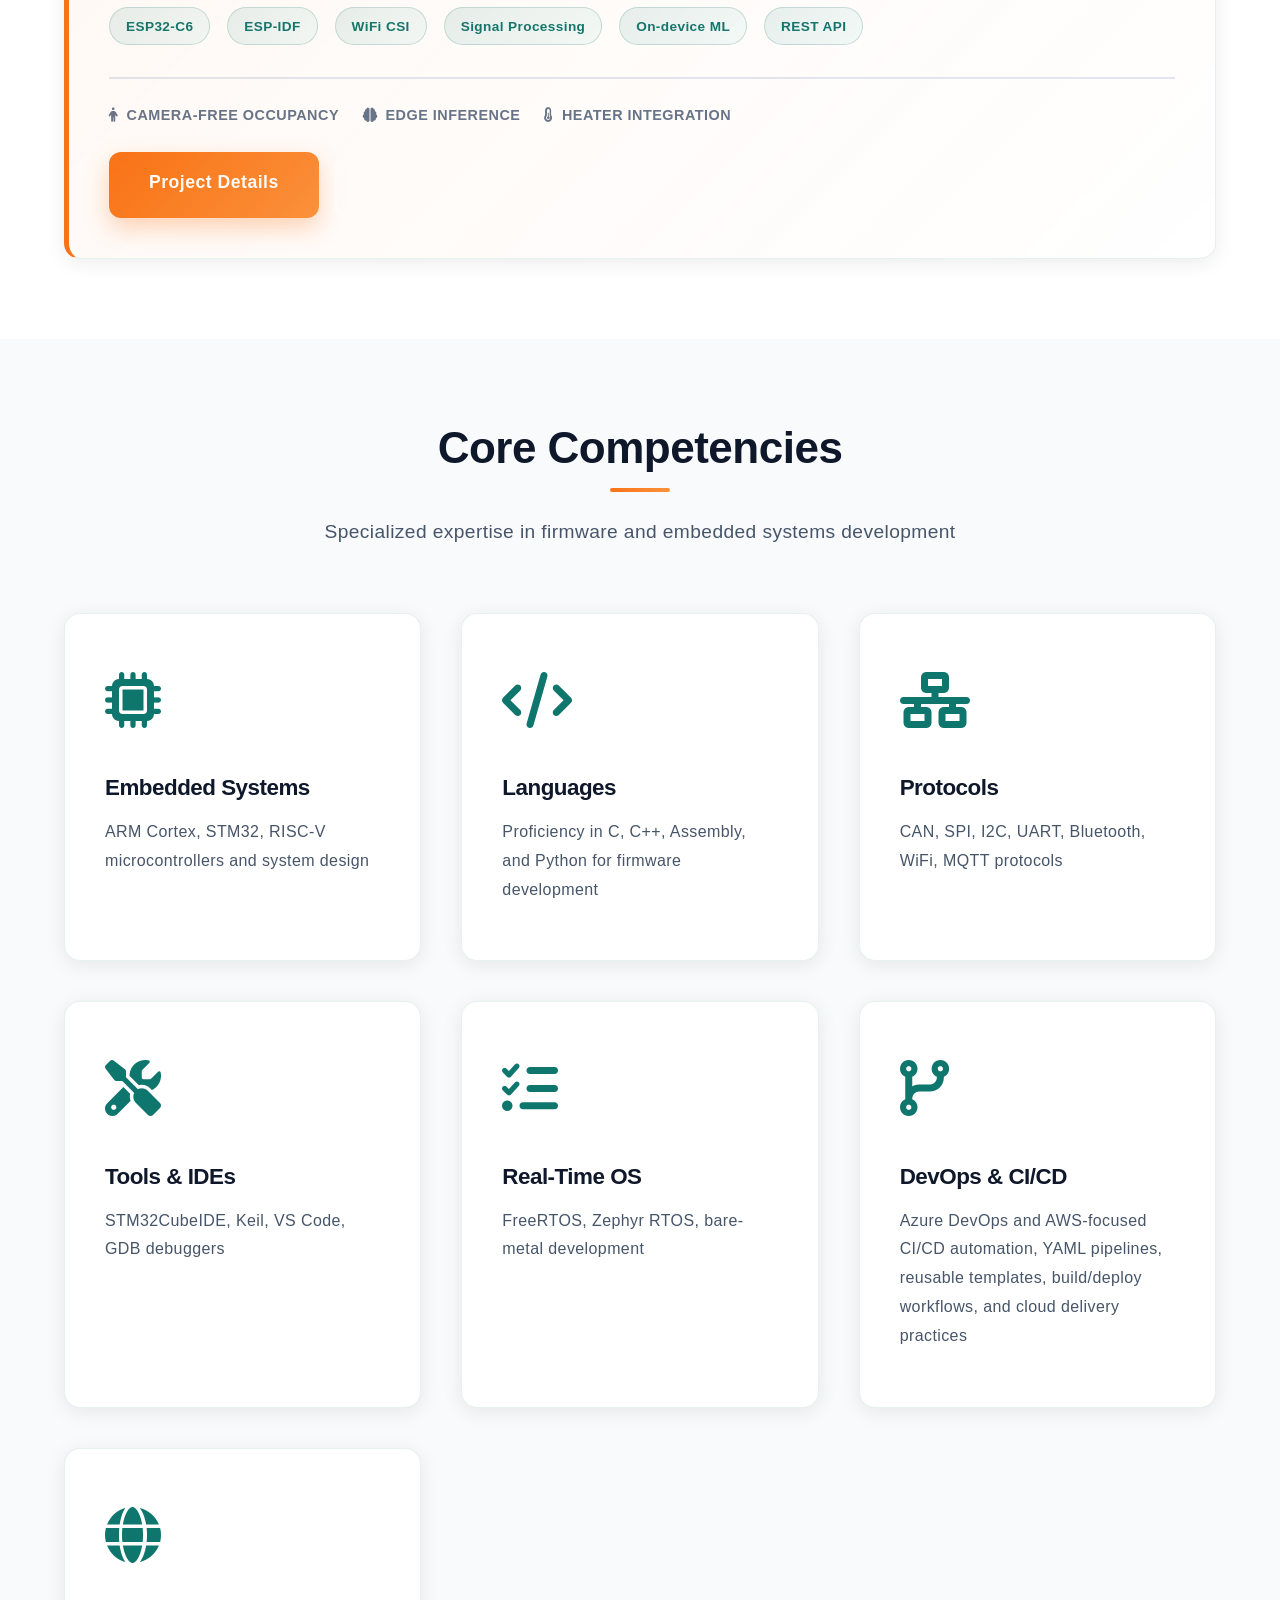
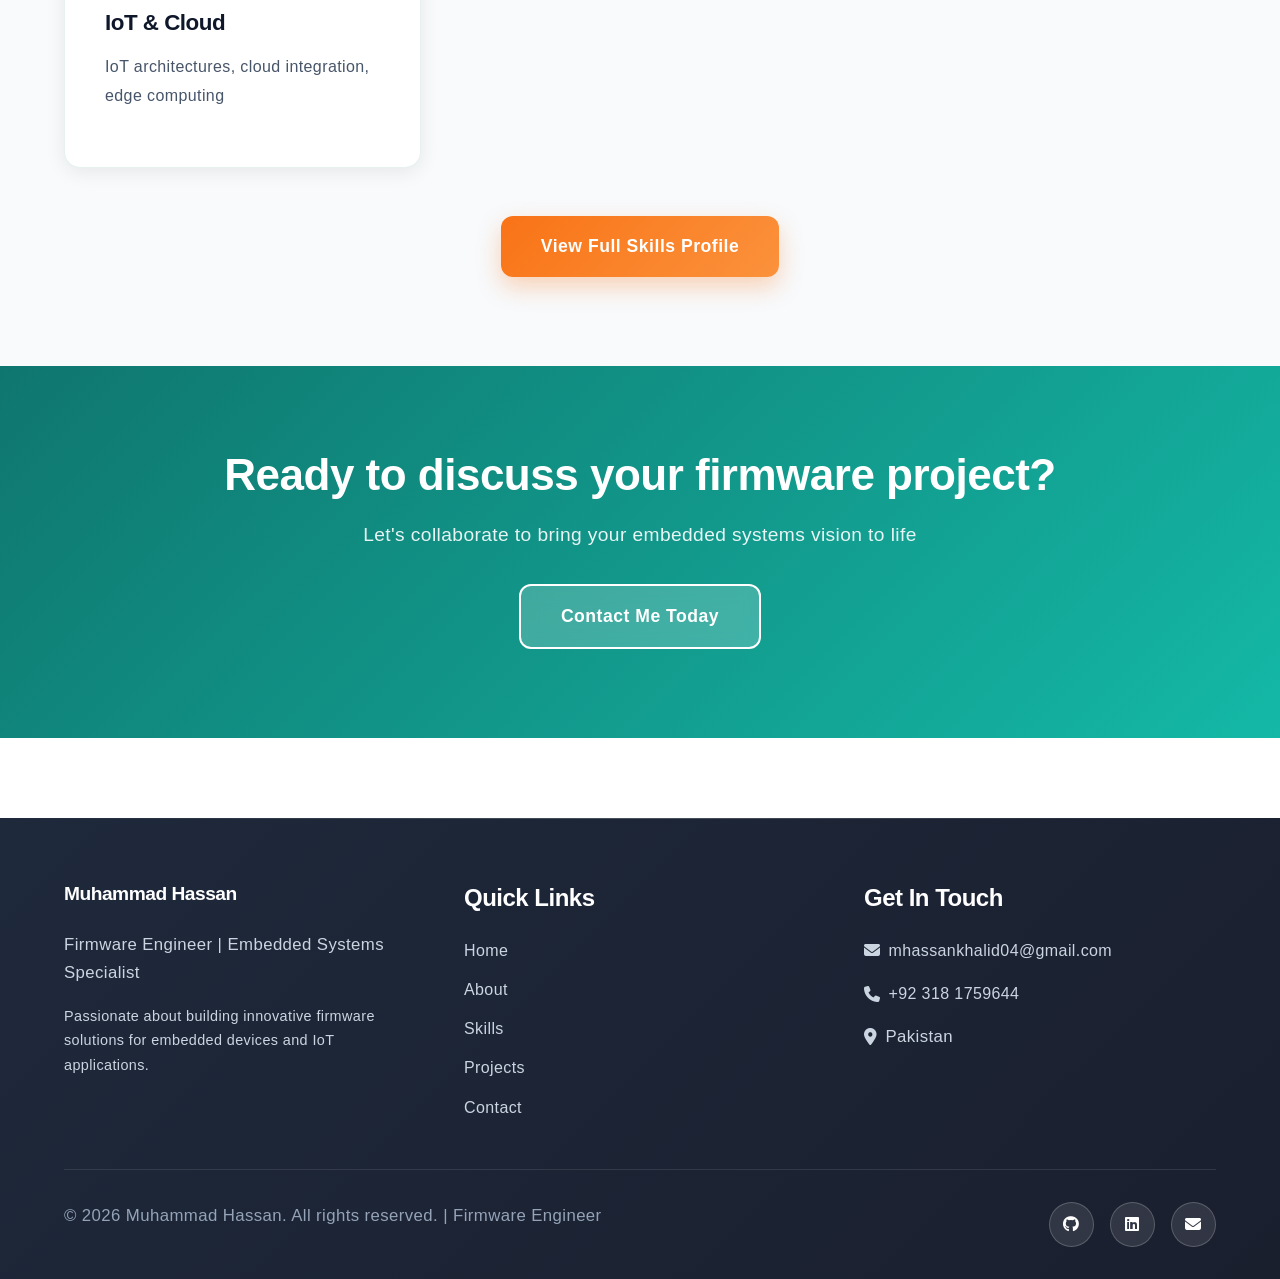
==== commit 25f08b82: "Add WiFi CSI smart heater project" ====
--- a/index.html
+++ b/index.html
@@ -52,7 +52,7 @@
         <div class="container">
             <div class="section-title">
                 <h2>Featured Projects</h2>
-                <p>Selected hands-on work across embedded systems, wearable sensing, BLE tooling, and DevOps automation</p>
+                <p>Selected hands-on work across embedded systems, wireless sensing, wearable platforms, BLE tooling, and DevOps automation</p>
             </div>
             <div class="featured-projects-grid">
                 <div class="card project-card">
@@ -128,6 +128,31 @@
                         <a href="projects.html" class="btn btn-primary">Project Details</a>
                         <a href="https://github.com/decodethehassan/SmartWatchApp" target="_blank" rel="noopener noreferrer" class="btn btn-secondary"><i class="fab fa-github"></i> App Repo</a>
                         <a href="https://github.com/decodethehassan/Medical-Wristband-Firmware" target="_blank" rel="noopener noreferrer" class="btn btn-secondary"><i class="fab fa-github"></i> Firmware Repo</a>
+                    </div>
+                </div>
+
+                <div class="card project-card">
+                    <div class="card-icon"><i class="fas fa-wifi"></i></div>
+                    <h3 class="card-title">WiFi CSI Occupancy Detection & Smart Heater Control</h3>
+                    <p class="card-text">
+                        An ESP32-C6 edge-sensing system that uses WiFi Channel State Information to detect room occupancy without cameras or PIR sensors, combining local signal processing and on-device ML with an event-driven path for smart-heater control over a local REST API.
+                    </p>
+                    <div style="margin-top: 1rem;">
+                        <span class="tech-tag">ESP32-C6</span>
+                        <span class="tech-tag">ESP-IDF</span>
+                        <span class="tech-tag">WiFi CSI</span>
+                        <span class="tech-tag">Signal Processing</span>
+                        <span class="tech-tag">On-device ML</span>
+                        <span class="tech-tag">REST API</span>
+                    </div>
+                    <div class="project-meta">
+                        <span class="meta-item"><i class="fas fa-person"></i> Camera-free occupancy</span>
+                        <span class="meta-item"><i class="fas fa-brain"></i> Edge inference</span>
+                        <span class="meta-item"><i class="fas fa-temperature-half"></i> Heater integration</span>
+                    </div>
+                    <div style="margin-top: 1.5rem; display: flex; gap: 1rem; flex-wrap: wrap;">
+                        <a href="projects.html" class="btn btn-primary">Project Details</a>
+                        <a href="https://github.com/decodethehassan/WiFi-CSI-Integration-with-smart-electric-heater" target="_blank" rel="noopener noreferrer" class="btn btn-secondary"><i class="fab fa-github"></i> View on GitHub</a>
                     </div>
                 </div>
             </div>
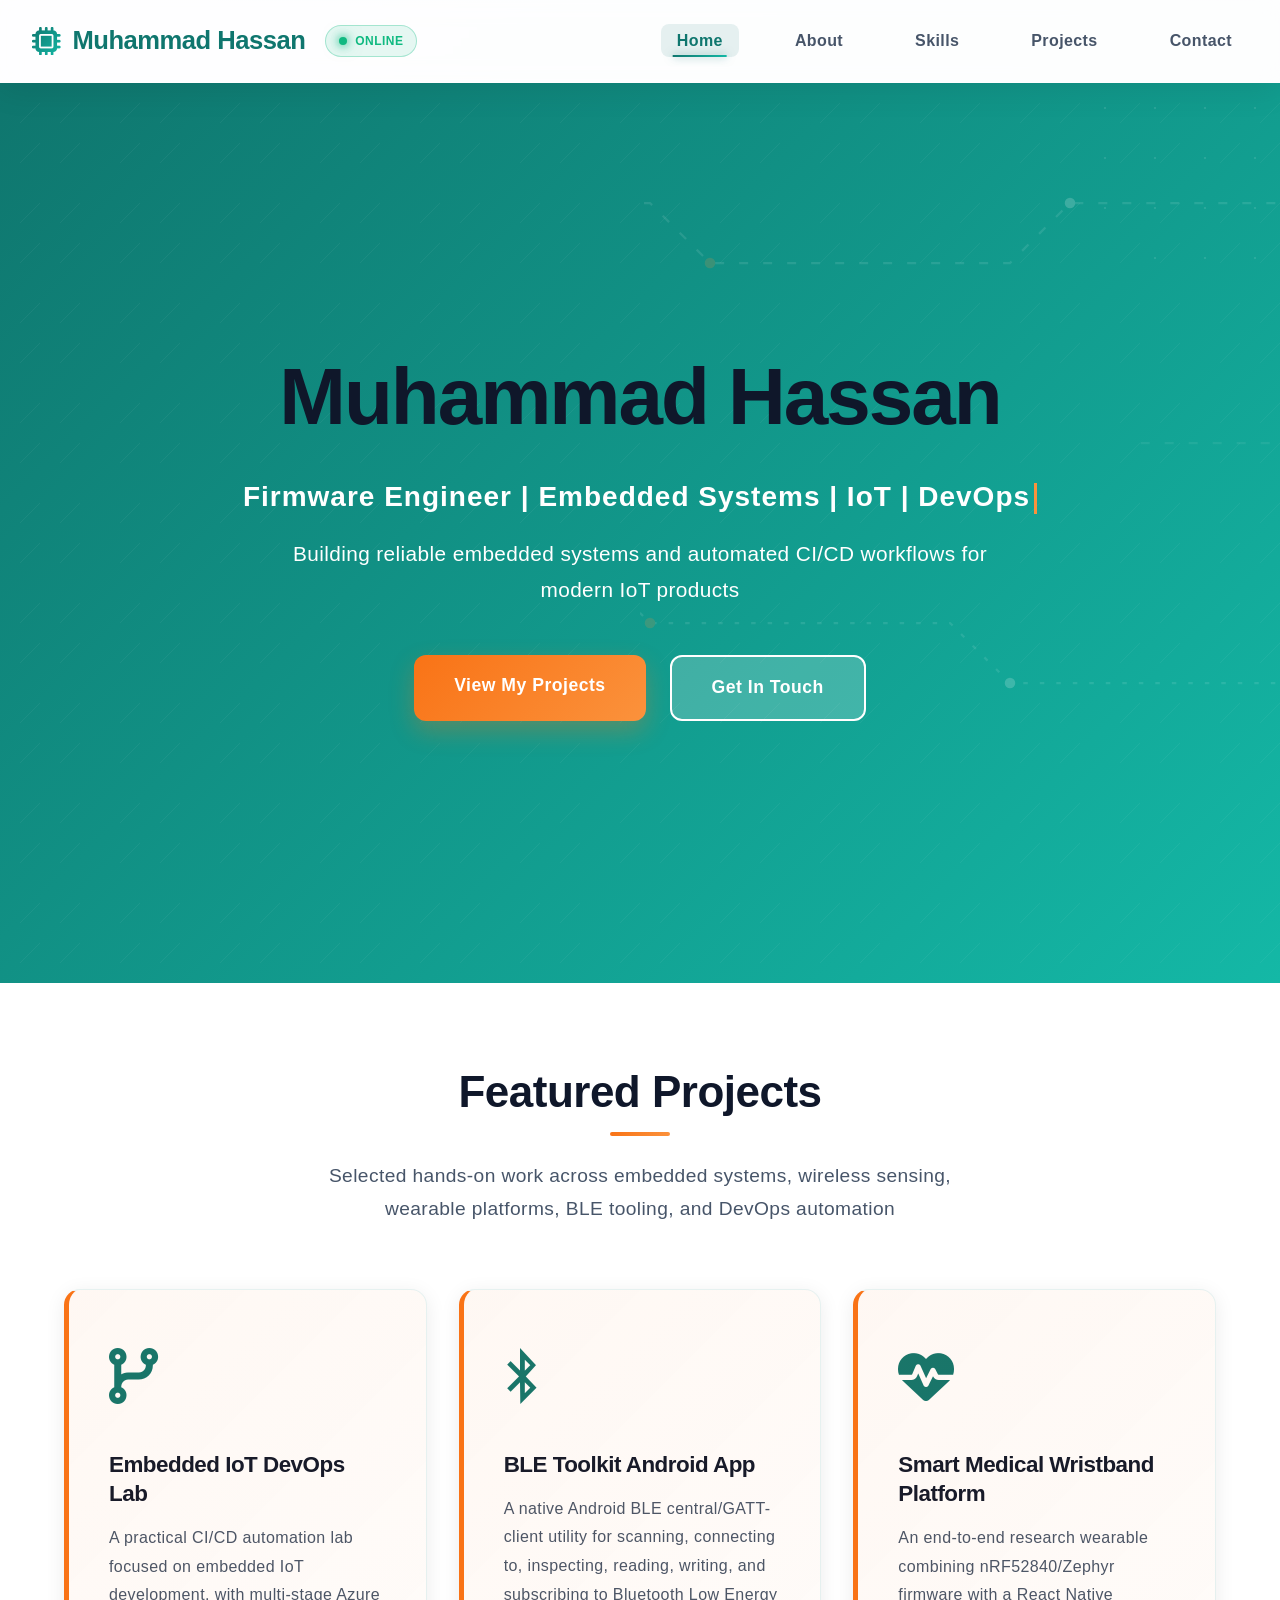
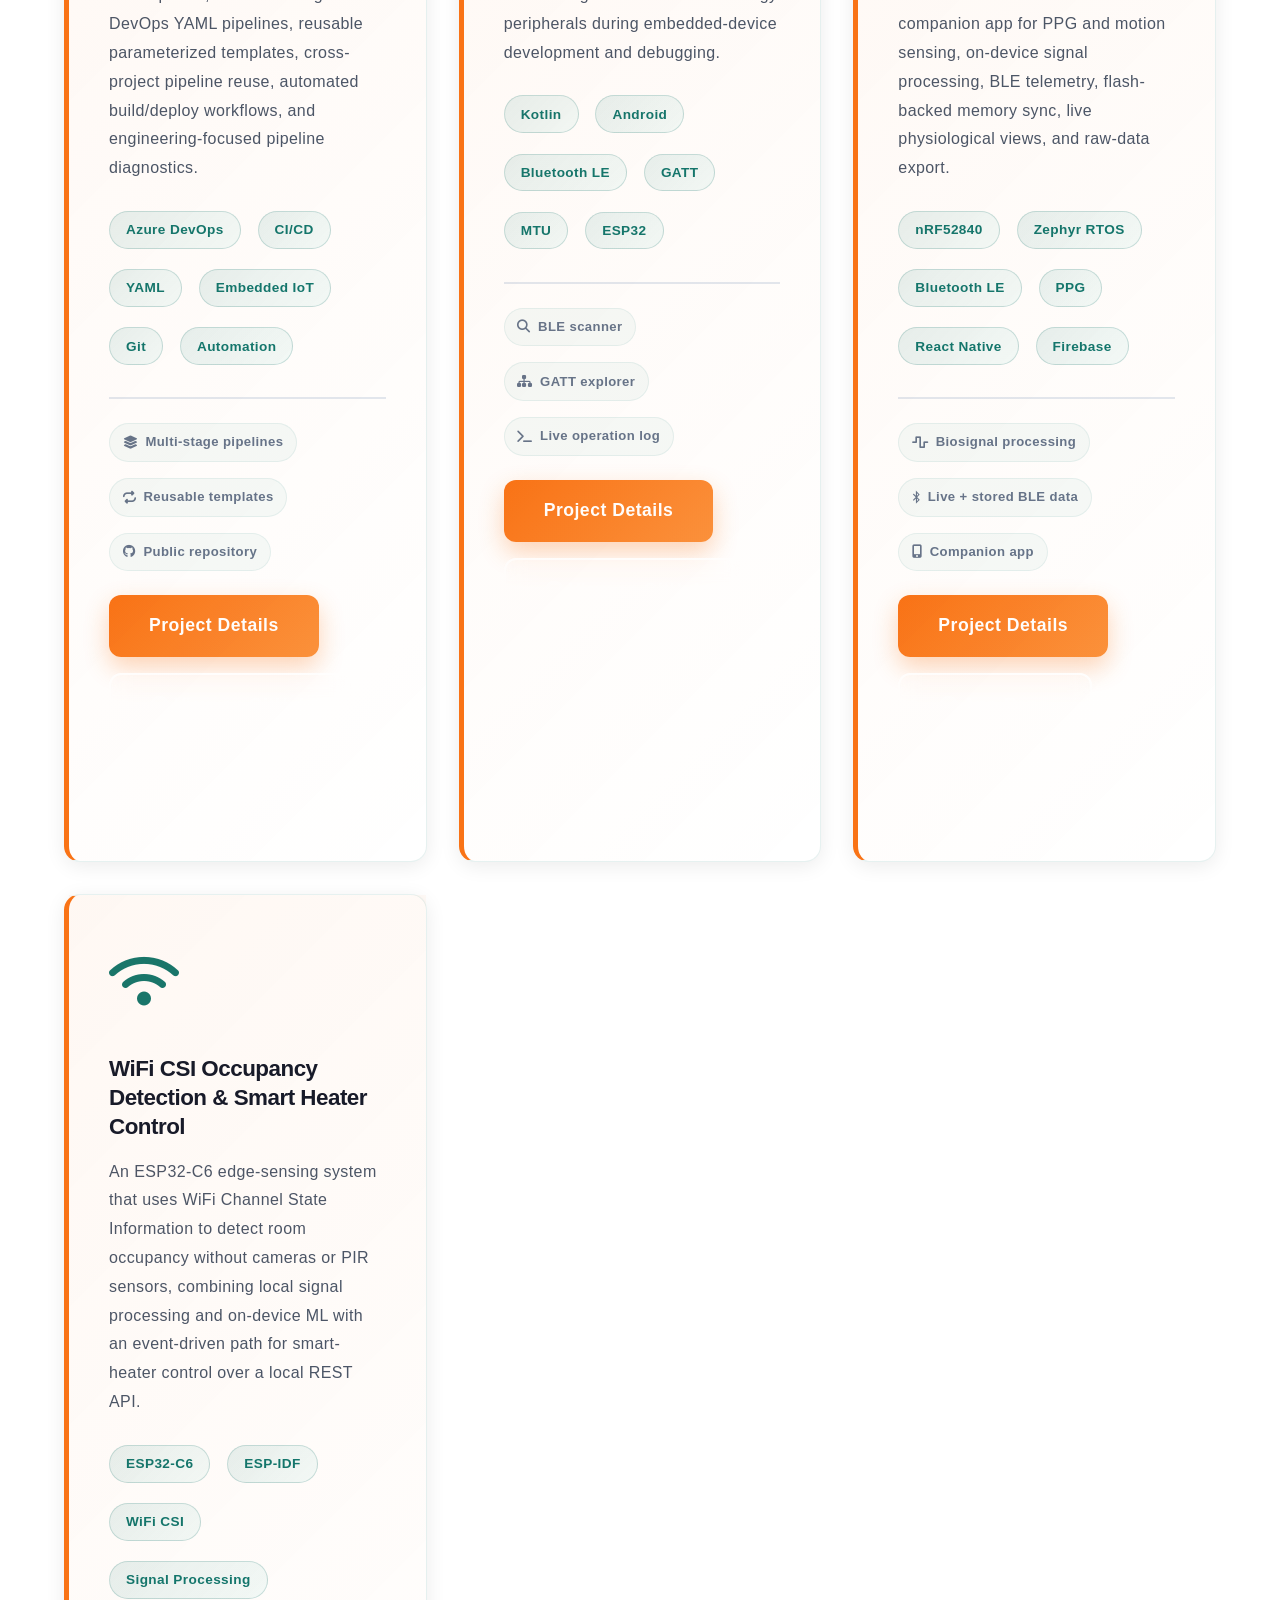
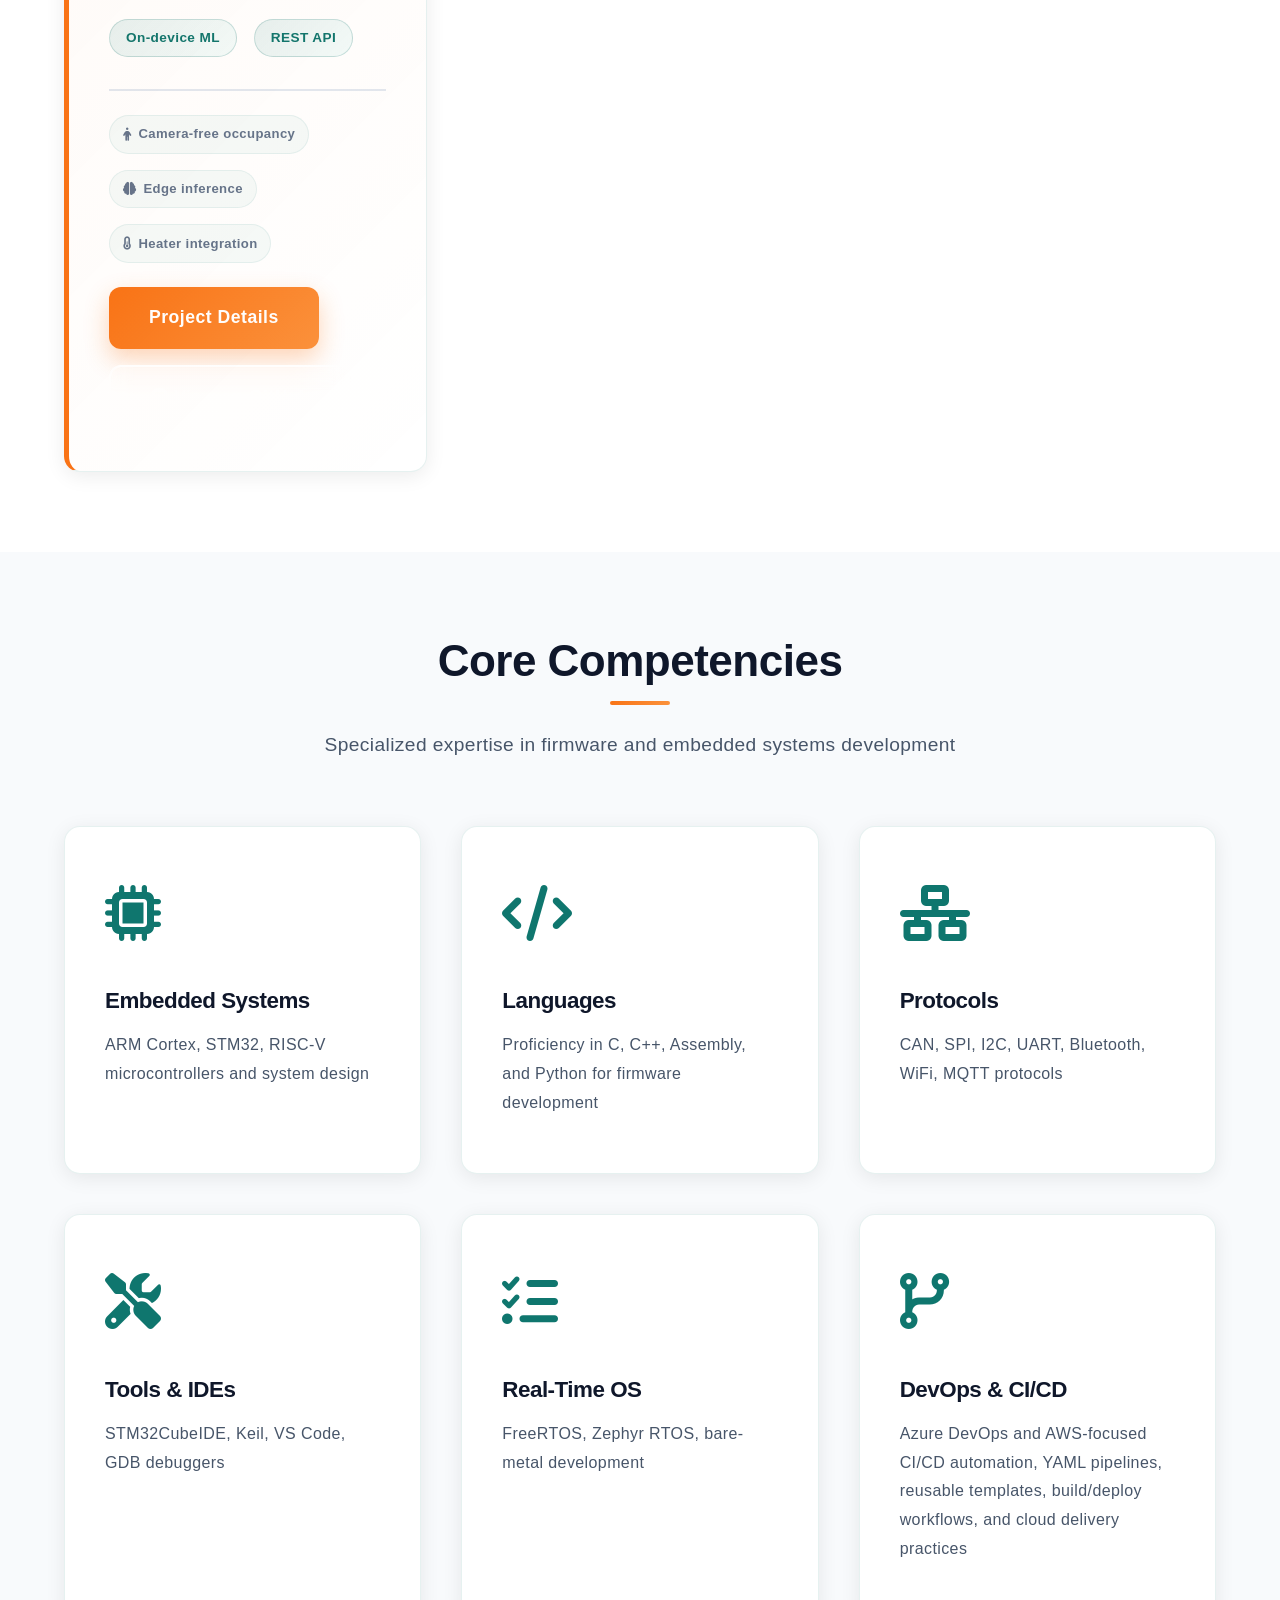
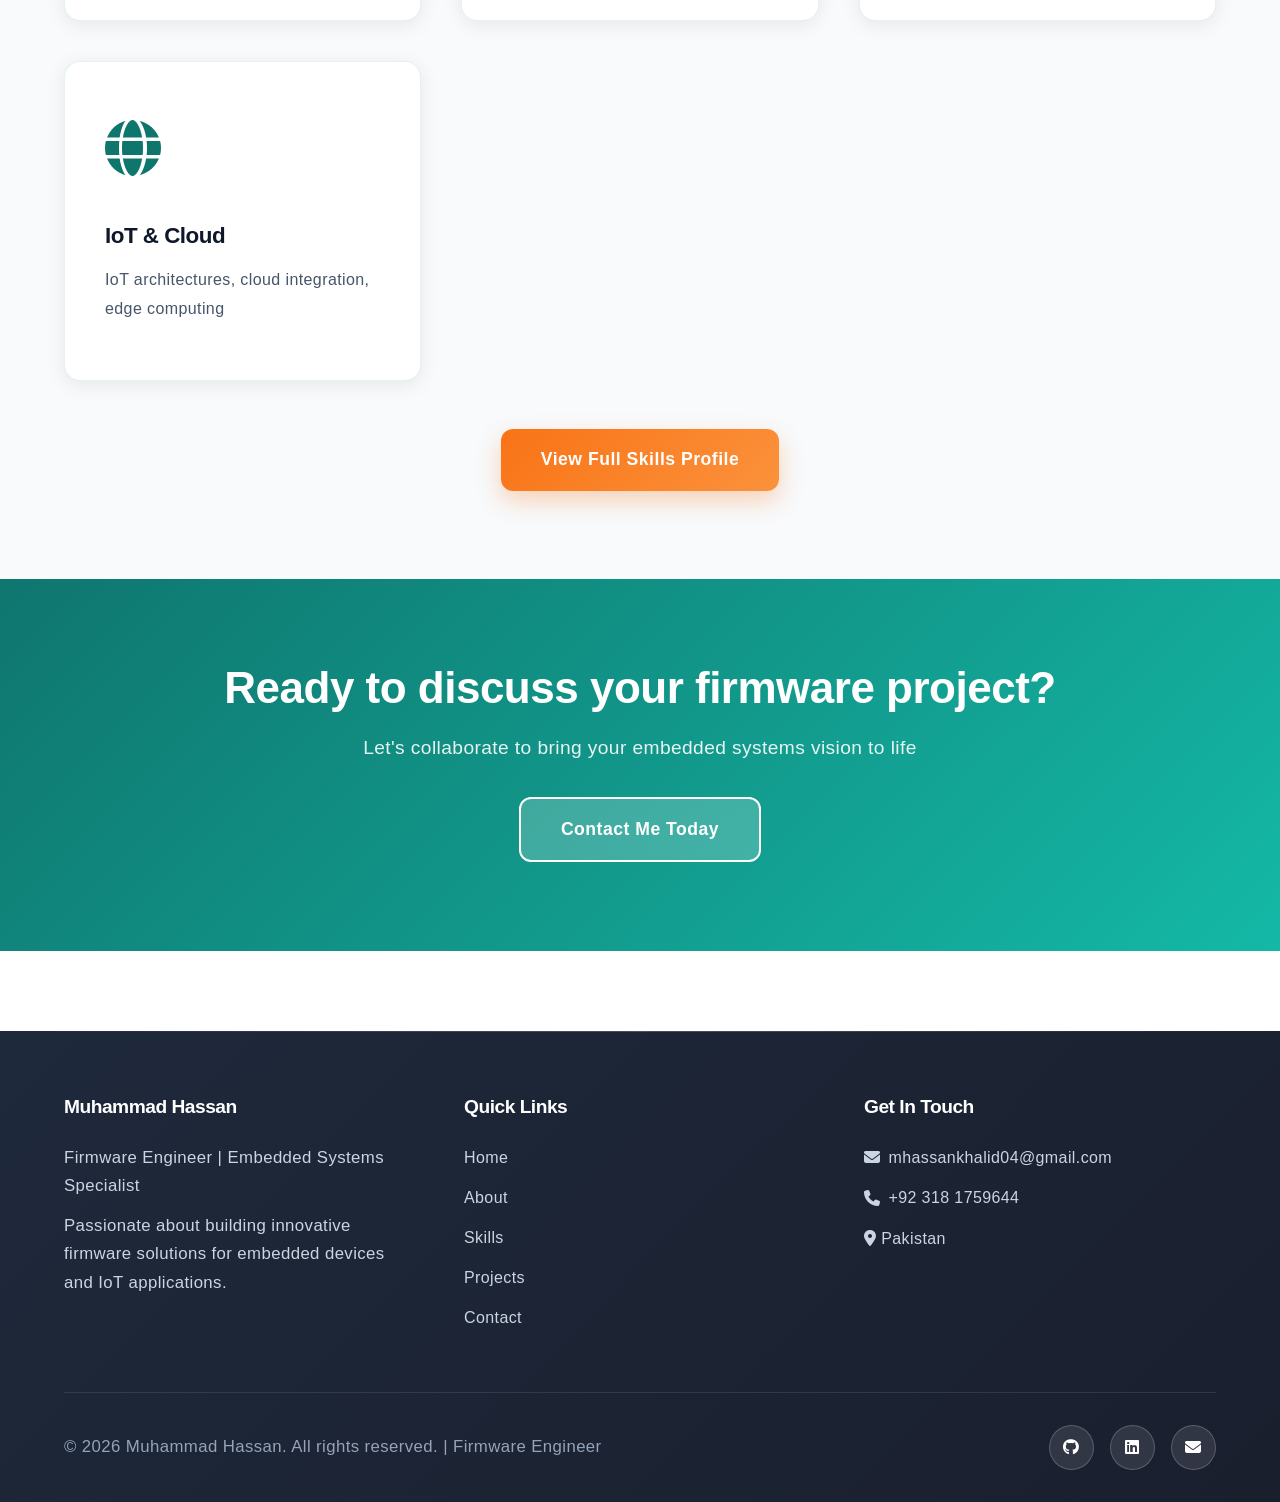
==== commit f0c07e47: "Checkpoint from VS Code for cloud agent session" ====
--- a/index.html
+++ b/index.html
@@ -220,58 +220,40 @@
     </section>
 
     <!-- Footer -->
-    <footer style="background: linear-gradient(135deg, var(--secondary) 0%, #1a1f2e 100%); color: white; padding: 4rem 2rem 2rem; margin-top: 5rem; position: relative;">
-        <div class="container">
-            <div style="display: grid; grid-template-columns: repeat(auto-fit, minmax(280px, 1fr)); gap: 3rem; margin-bottom: 3rem;">
-                <div>
-                    <h4 style="color: white; margin-bottom: 1.5rem; font-size: 1.2rem;">Muhammad Hassan</h4>
-                    <p style="color: #cbd5e1;">Firmware Engineer | Embedded Systems Specialist</p>
-                    <p style="color: #cbd5e1; font-size: 0.9rem; margin-top: 1rem;">Passionate about building innovative firmware solutions for embedded devices and IoT applications.</p>
-                </div>
-                <div>
-                    <h4 style="color: white; margin-bottom: 1.5rem;">Quick Links</h4>
-                    <ul style="list-style: none;">
-                        <li style="margin-bottom: 0.75rem;"><a href="index.html" style="color: #cbd5e1; transition: all 0.3s ease;">Home</a></li>
-                        <li style="margin-bottom: 0.75rem;"><a href="about.html" style="color: #cbd5e1; transition: all 0.3s ease;">About</a></li>
-                        <li style="margin-bottom: 0.75rem;"><a href="skills.html" style="color: #cbd5e1; transition: all 0.3s ease;">Skills</a></li>
-                        <li style="margin-bottom: 0.75rem;"><a href="projects.html" style="color: #cbd5e1; transition: all 0.3s ease;">Projects</a></li>
-                        <li><a href="contact.html" style="color: #cbd5e1; transition: all 0.3s ease;">Contact</a></li>
+    <footer class="site-footer">
+        <div class="container">
+            <div class="site-footer-grid">
+                <div class="site-footer-column">
+                    <h4 class="site-footer-title">Muhammad Hassan</h4>
+                    <p class="site-footer-copy">Firmware Engineer | Embedded Systems Specialist</p>
+                    <p class="site-footer-copy">Passionate about building innovative firmware solutions for embedded devices and IoT applications.</p>
+                </div>
+                <div class="site-footer-column">
+                    <h4 class="site-footer-title">Quick Links</h4>
+                    <ul class="site-footer-link-list">
+                        <li class="site-footer-link-item"><a class="site-footer-link" href="index.html">Home</a></li>
+                        <li class="site-footer-link-item"><a class="site-footer-link" href="about.html">About</a></li>
+                        <li class="site-footer-link-item"><a class="site-footer-link" href="skills.html">Skills</a></li>
+                        <li class="site-footer-link-item"><a class="site-footer-link" href="projects.html">Projects</a></li>
+                        <li class="site-footer-link-item"><a class="site-footer-link" href="contact.html">Contact</a></li>
                     </ul>
                 </div>
-                <div>
-                    <h4 style="color: white; margin-bottom: 1.5rem;">Get In Touch</h4>
-                    <ul style="list-style: none;">
-                        <li style="margin-bottom: 1rem;">
-                            <a href="mailto:mhassankhalid04@gmail.com" style="color: #cbd5e1; display: flex; align-items: center; gap: 0.5rem; transition: all 0.3s ease;">
-                                <i class="fas fa-envelope"></i> mhassankhalid04@gmail.com
-                            </a>
-                        </li>
-                        <li style="margin-bottom: 1rem;">
-                            <a href="tel:+923181759644" style="color: #cbd5e1; display: flex; align-items: center; gap: 0.5rem; transition: all 0.3s ease;">
-                                <i class="fas fa-phone"></i> +92 318 1759644
-                            </a>
-                        </li>
-                        <li>
-                            <p style="color: #cbd5e1; display: flex; align-items: center; gap: 0.5rem;">
-                                <i class="fas fa-map-marker-alt"></i> Pakistan
-                            </p>
-                        </li>
+                <div class="site-footer-column">
+                    <h4 class="site-footer-title">Get In Touch</h4>
+                    <ul class="site-footer-contact-list">
+                        <li class="site-footer-contact-item"><a class="site-footer-contact-link" href="mailto:mhassankhalid04@gmail.com"><i class="fas fa-envelope"></i> mhassankhalid04@gmail.com</a></li>
+                        <li class="site-footer-contact-item"><a class="site-footer-contact-link" href="tel:+923181759644"><i class="fas fa-phone"></i> +92 318 1759644</a></li>
+                        <li class="site-footer-contact-item"><span class="site-footer-copy"><i class="fas fa-map-marker-alt"></i> Pakistan</span></li>
                     </ul>
                 </div>
             </div>
-            <div style="padding-top: 2rem; border-top: 1px solid rgba(255, 255, 255, 0.1);">
-                <div style="display: flex; justify-content: space-between; align-items: center; flex-wrap: wrap; gap: 2rem;">
-                    <p style="color: #94a3b8;">&copy; 2026 Muhammad Hassan. All rights reserved. | Firmware Engineer</p>
-                    <div style="display: flex; gap: 1rem;">
-                        <a href="https://github.com/decodethehassan" target="_blank" style="display: inline-flex; align-items: center; justify-content: center; width: 45px; height: 45px; background: rgba(255, 255, 255, 0.1); border-radius: 50%; transition: all 0.3s ease; border: 1px solid rgba(255, 255, 255, 0.2); color: white;">
-                            <i class="fab fa-github"></i>
-                        </a>
-                        <a href="https://www.linkedin.com/in/muhammad-hassan-76900b267" target="_blank" style="display: inline-flex; align-items: center; justify-content: center; width: 45px; height: 45px; background: rgba(255, 255, 255, 0.1); border-radius: 50%; transition: all 0.3s ease; border: 1px solid rgba(255, 255, 255, 0.2); color: white;">
-                            <i class="fab fa-linkedin"></i>
-                        </a>
-                        <a href="mailto:mhassankhalid04@gmail.com" style="display: inline-flex; align-items: center; justify-content: center; width: 45px; height: 45px; background: rgba(255, 255, 255, 0.1); border-radius: 50%; transition: all 0.3s ease; border: 1px solid rgba(255, 255, 255, 0.2); color: white;">
-                            <i class="fas fa-envelope"></i>
-                        </a>
+            <div class="site-footer-bottom">
+                <div class="site-footer-bottom-row">
+                    <p>&copy; 2026 Muhammad Hassan. All rights reserved. | Firmware Engineer</p>
+                    <div class="site-footer-socials">
+                        <a href="https://github.com/decodethehassan" target="_blank" rel="noopener noreferrer" aria-label="GitHub"><i class="fab fa-github"></i></a>
+                        <a href="https://www.linkedin.com/in/muhammad-hassan-76900b267" target="_blank" rel="noopener noreferrer" aria-label="LinkedIn"><i class="fab fa-linkedin"></i></a>
+                        <a href="mailto:mhassankhalid04@gmail.com" aria-label="Email"><i class="fas fa-envelope"></i></a>
                     </div>
                 </div>
             </div>
--- a/styles.css
+++ b/styles.css
@@ -344,6 +344,40 @@
     padding: 5rem 2rem;
 }
 
+.page-hero {
+    background: var(--gradient-1);
+    color: white;
+    padding: 4rem 2rem;
+    text-align: center;
+    position: relative;
+    overflow: hidden;
+}
+
+.page-hero::before {
+    content: '';
+    position: absolute;
+    inset: 0;
+    background: url("data:image/svg+xml,%3Csvg width='100' height='100' xmlns='http://www.w3.org/2000/svg'%3E%3Cpath d='M20,80 L40,60 M60,80 L80,60 M20,40 L40,20 M60,40 L80,20' stroke='white' stroke-width='0.5' fill='none' opacity='0.08'/%3E%3C/svg%3E");
+    animation: drift 25s infinite linear;
+}
+
+.page-hero .container {
+    position: relative;
+    z-index: 1;
+}
+
+.page-hero h1 {
+    color: white;
+    margin-bottom: 0.75rem;
+}
+
+.page-hero p {
+    color: rgba(255, 255, 255, 0.9);
+    font-size: 1.2rem;
+    max-width: 760px;
+    margin: 0 auto;
+}
+
 .section-title {
     text-align: center;
     margin-bottom: 4rem;
@@ -457,9 +491,9 @@
     pointer-events: none;
 }
 
-.project-meta {
-    display: flex;
-    gap: 1.5rem;
+.project-card .project-meta {
+    display: flex;
+    gap: 1rem;
     margin-top: 1.5rem;
     padding-top: 1.5rem;
     border-top: 2px solid var(--border);
@@ -467,12 +501,17 @@
 }
 
 .meta-item {
-    font-size: 0.9rem;
+    font-size: 0.82rem;
     color: var(--text-lighter);
-    font-weight: 600;
+    font-weight: 700;
+    letter-spacing: 0.03em;
     display: flex;
     align-items: center;
-    gap: 0.5rem;
+    gap: 0.45rem;
+    background: rgba(15, 118, 110, 0.04);
+    border: 1px solid rgba(15, 118, 110, 0.08);
+    border-radius: 999px;
+    padding: 0.45rem 0.8rem;
 }
 
 .tech-tag {
@@ -1033,12 +1072,13 @@
     font-size: 1.5rem;
 }
 
-.project-meta {
-    color: var(--accent);
+.project-detail-card .project-meta {
+    color: var(--primary);
     font-weight: 700;
-    font-size: 0.9rem;
-    letter-spacing: 0.5px;
+    font-size: 0.8rem;
+    letter-spacing: 0.08em;
     text-transform: uppercase;
+    margin-bottom: 0.5rem;
 }
 
 .project-body h5 {
@@ -1084,6 +1124,88 @@
     margin-top: 1.5rem;
 }
 
+/* Contact Page Layout */
+.contact-layout {
+    display: grid;
+    grid-template-columns: repeat(auto-fit, minmax(350px, 1fr));
+    gap: 4rem;
+    align-items: start;
+}
+
+.contact-info {
+    display: grid;
+    gap: 1.5rem;
+}
+
+.contact-item {
+    display: flex;
+    gap: 1rem;
+    align-items: flex-start;
+    margin: 0;
+}
+
+.contact-icon {
+    flex-shrink: 0;
+    width: 52px;
+    height: 52px;
+    border-radius: 12px;
+    display: flex;
+    align-items: center;
+    justify-content: center;
+    background: linear-gradient(135deg, var(--primary), var(--primary-light));
+    color: white;
+    font-size: 1.4rem;
+    box-shadow: 0 12px 25px rgba(15, 118, 110, 0.2);
+}
+
+.contact-meta h4 {
+    margin-bottom: 0.5rem;
+}
+
+.contact-meta p {
+    margin-bottom: 0.3rem;
+}
+
+.contact-link {
+    color: var(--primary);
+    font-weight: 700;
+}
+
+.contact-note {
+    font-size: 0.9rem;
+    color: var(--text-lighter);
+}
+
+.contact-social {
+    display: flex;
+    gap: 1rem;
+    flex-wrap: wrap;
+    margin-top: 1rem;
+}
+
+.contact-social a {
+    width: 50px;
+    height: 50px;
+    display: flex;
+    align-items: center;
+    justify-content: center;
+    border-radius: 12px;
+    background: linear-gradient(135deg, rgba(15, 118, 110, 0.12), rgba(20, 184, 166, 0.08));
+    color: var(--primary);
+    font-size: 1.4rem;
+    border: 1px solid rgba(15, 118, 110, 0.16);
+    transition: all 0.3s ease;
+}
+
+.contact-social a:hover {
+    transform: translateY(-3px);
+    box-shadow: 0 12px 25px rgba(15, 118, 110, 0.15);
+}
+
+.contact-form-card {
+    box-shadow: var(--shadow-lg);
+}
+
 /* Contact Page - Services & FAQ */
 .services-section {
     margin-top: 5rem;
@@ -1173,6 +1295,104 @@
 .faq-item p {
     font-size: 0.92rem;
     margin-bottom: 0;
+}
+
+.site-footer {
+    background: linear-gradient(135deg, var(--secondary) 0%, #1a1f2e 100%);
+    color: white;
+    padding: 4rem 2rem 2rem;
+    margin-top: 5rem;
+    position: relative;
+}
+
+.site-footer-grid {
+    display: grid;
+    grid-template-columns: repeat(auto-fit, minmax(280px, 1fr));
+    gap: 3rem;
+    margin-bottom: 3rem;
+}
+
+.site-footer-column {
+    min-width: 0;
+}
+
+.site-footer-title {
+    color: white;
+    margin-bottom: 1.5rem;
+    font-size: 1.2rem;
+}
+
+.site-footer-copy {
+    color: #cbd5e1;
+    margin-bottom: 0.7rem;
+}
+
+.site-footer-link-list,
+.site-footer-contact-list {
+    list-style: none;
+    margin: 0;
+    padding: 0;
+}
+
+.site-footer-link-item,
+.site-footer-contact-item {
+    margin-bottom: 0.8rem;
+}
+
+.site-footer-link,
+.site-footer-contact-link {
+    color: #cbd5e1;
+    transition: all 0.3s ease;
+    display: inline-flex;
+    align-items: center;
+    gap: 0.5rem;
+}
+
+.site-footer-link:hover,
+.site-footer-contact-link:hover {
+    color: var(--accent);
+}
+
+.site-footer-bottom {
+    padding-top: 2rem;
+    border-top: 1px solid rgba(255, 255, 255, 0.1);
+}
+
+.site-footer-bottom-row {
+    display: flex;
+    justify-content: space-between;
+    align-items: center;
+    flex-wrap: wrap;
+    gap: 2rem;
+}
+
+.site-footer-bottom p {
+    color: #94a3b8;
+    margin: 0;
+}
+
+.site-footer-socials {
+    display: flex;
+    gap: 1rem;
+}
+
+.site-footer-socials a {
+    display: inline-flex;
+    align-items: center;
+    justify-content: center;
+    width: 45px;
+    height: 45px;
+    background: rgba(255, 255, 255, 0.1);
+    border-radius: 50%;
+    transition: all 0.3s cubic-bezier(0.4, 0, 0.2, 1);
+    border: 1px solid rgba(255, 255, 255, 0.2);
+    color: white;
+}
+
+.site-footer-socials a:hover {
+    background: var(--accent);
+    transform: translateY(-5px) rotate(5deg);
+    border-color: var(--accent);
 }
 
 /* Footer */
@@ -2288,4 +2508,16 @@
         opacity: 1 !important;
         transform: none !important;
     }
-}+}
+
+/* Featured projects on the home page */
+.featured-projects-grid {
+    display: grid;
+    grid-template-columns: repeat(auto-fit, minmax(320px, 1fr));
+    gap: 2rem;
+    align-items: stretch;
+}
+
+.featured-projects-grid .project-card {
+    height: 100%;
+}
